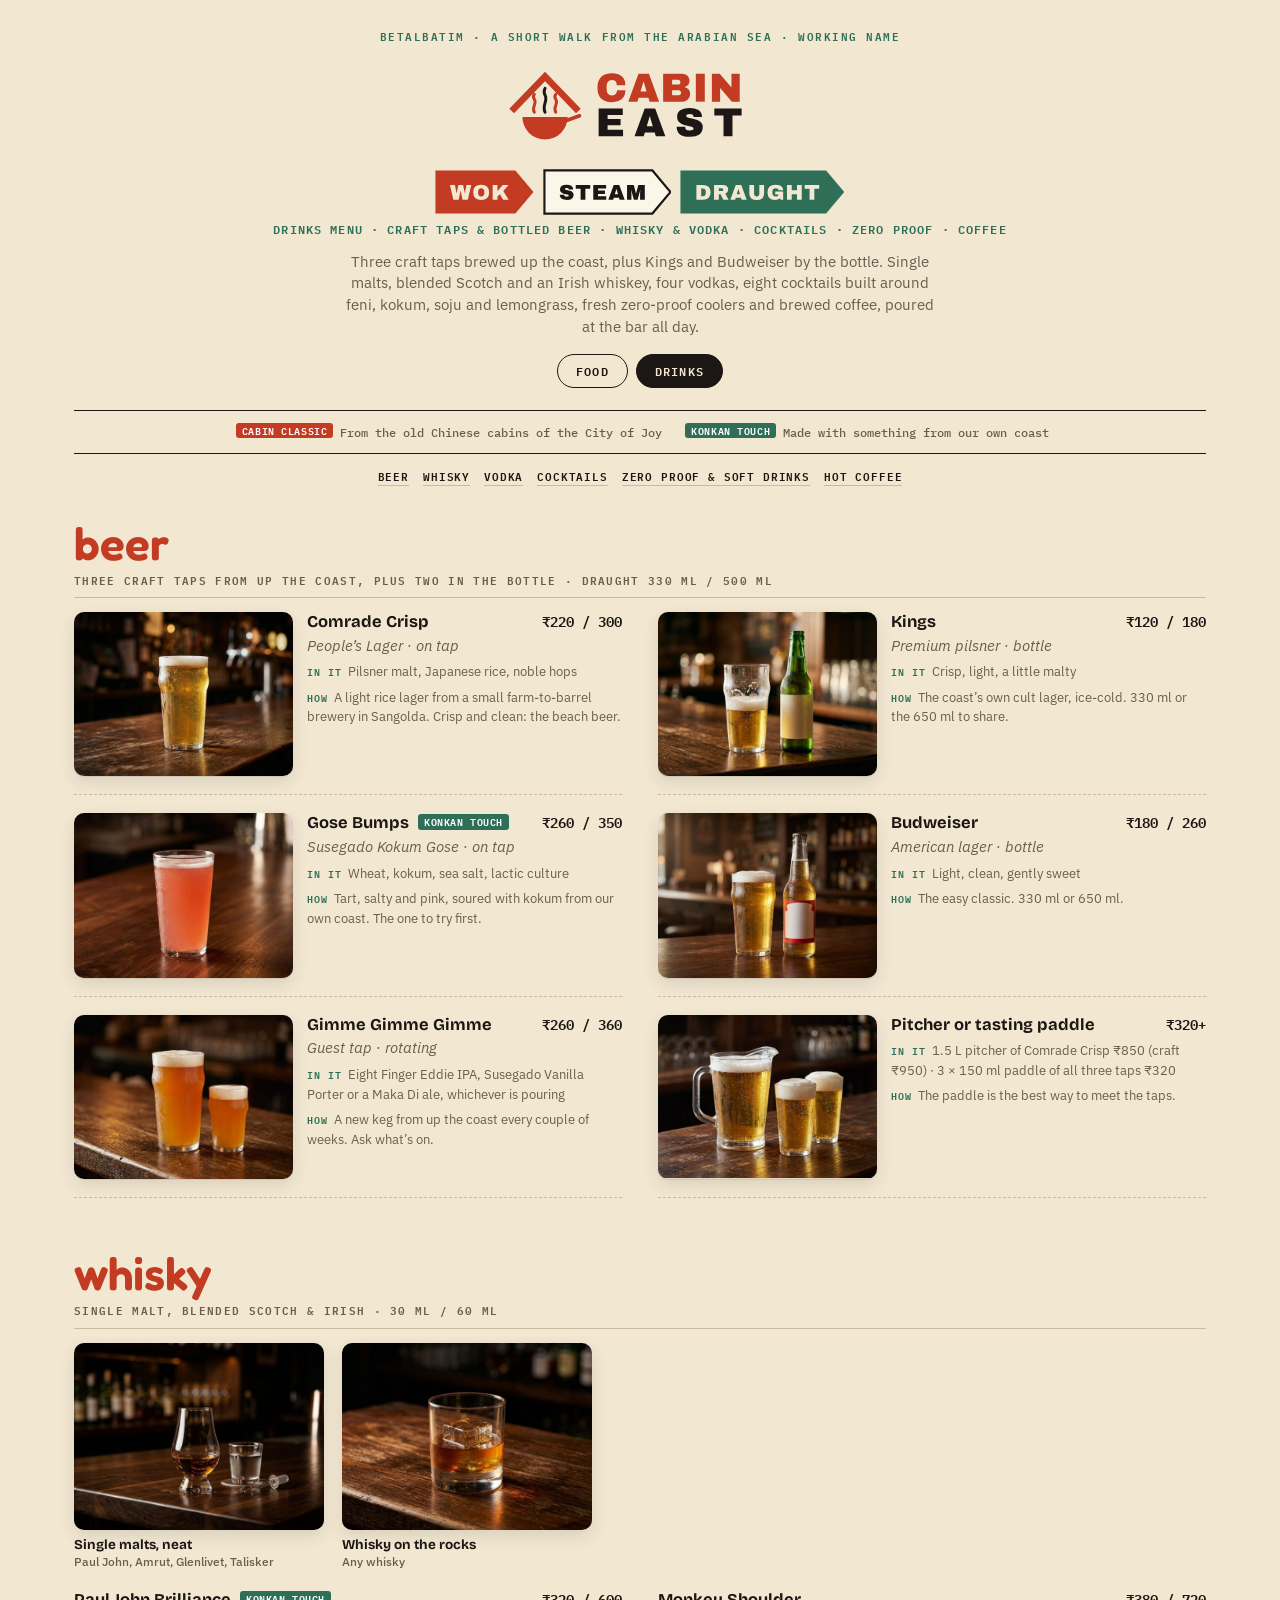
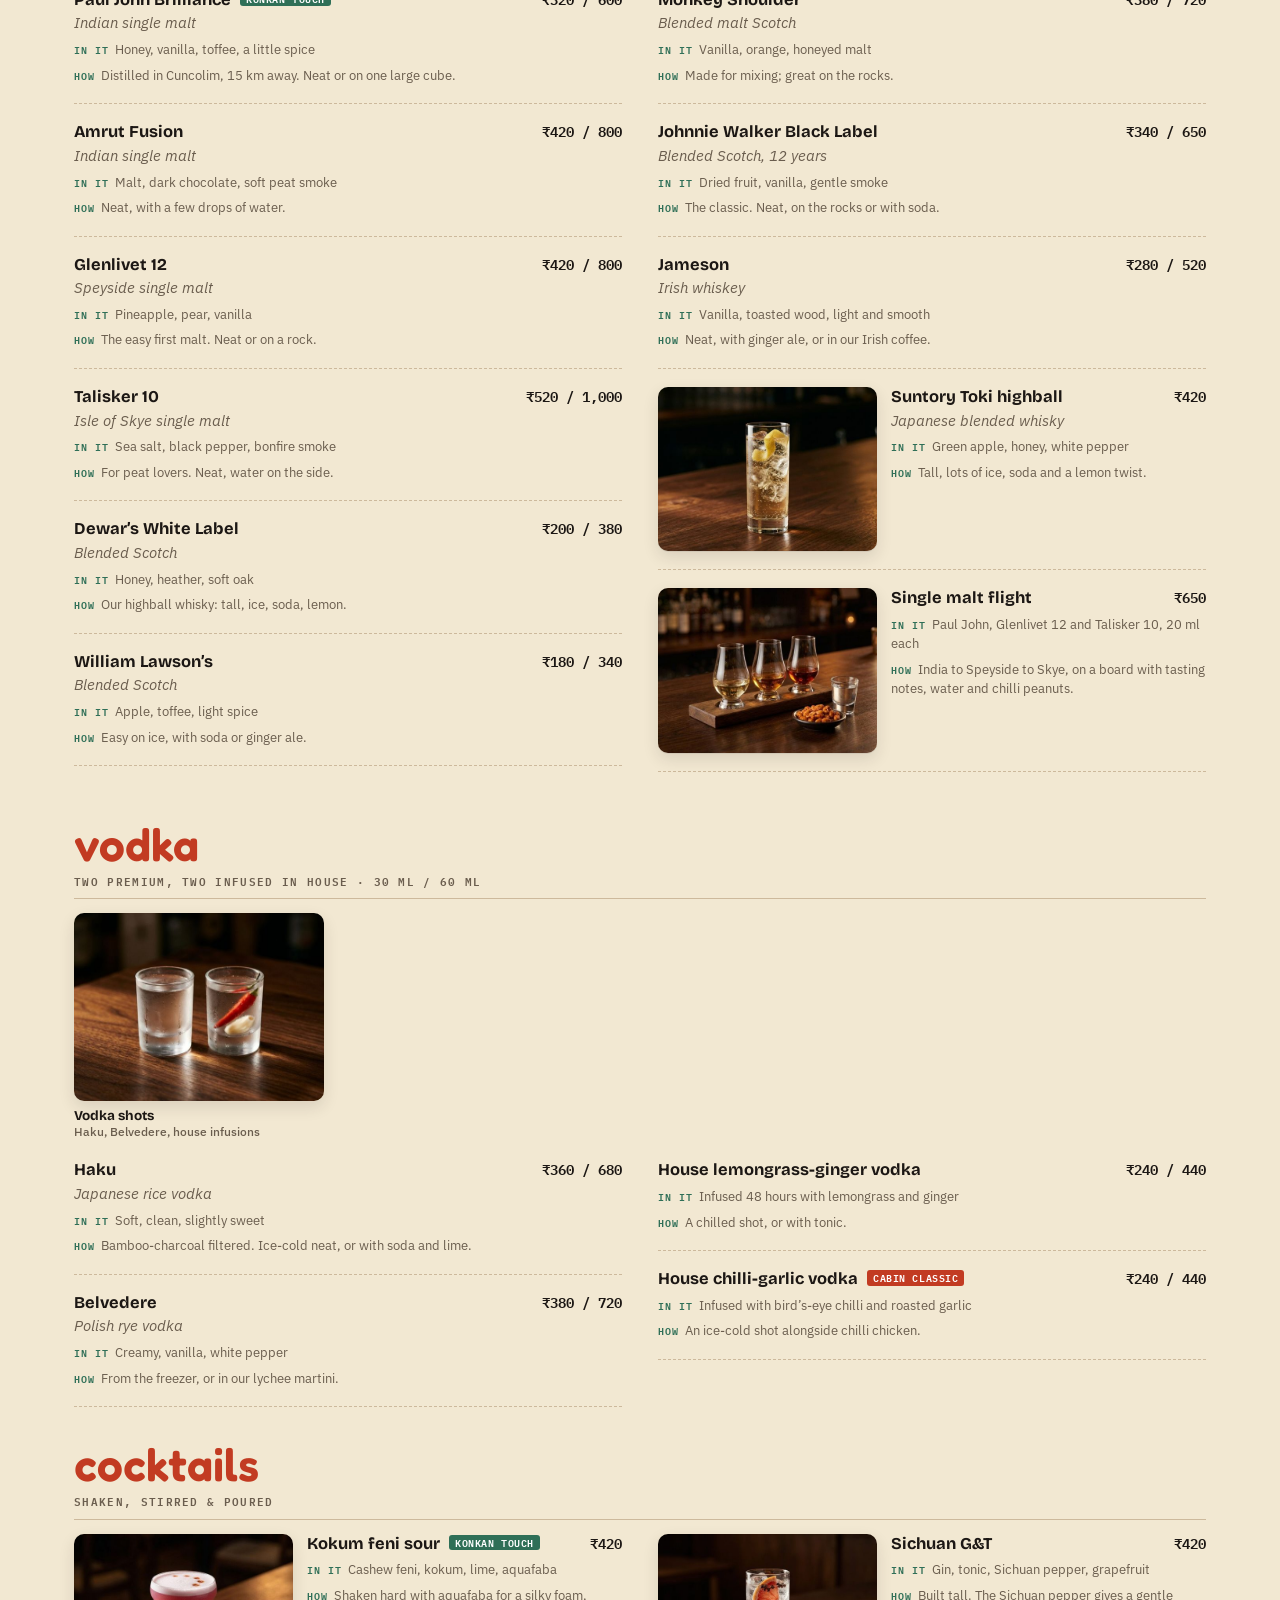
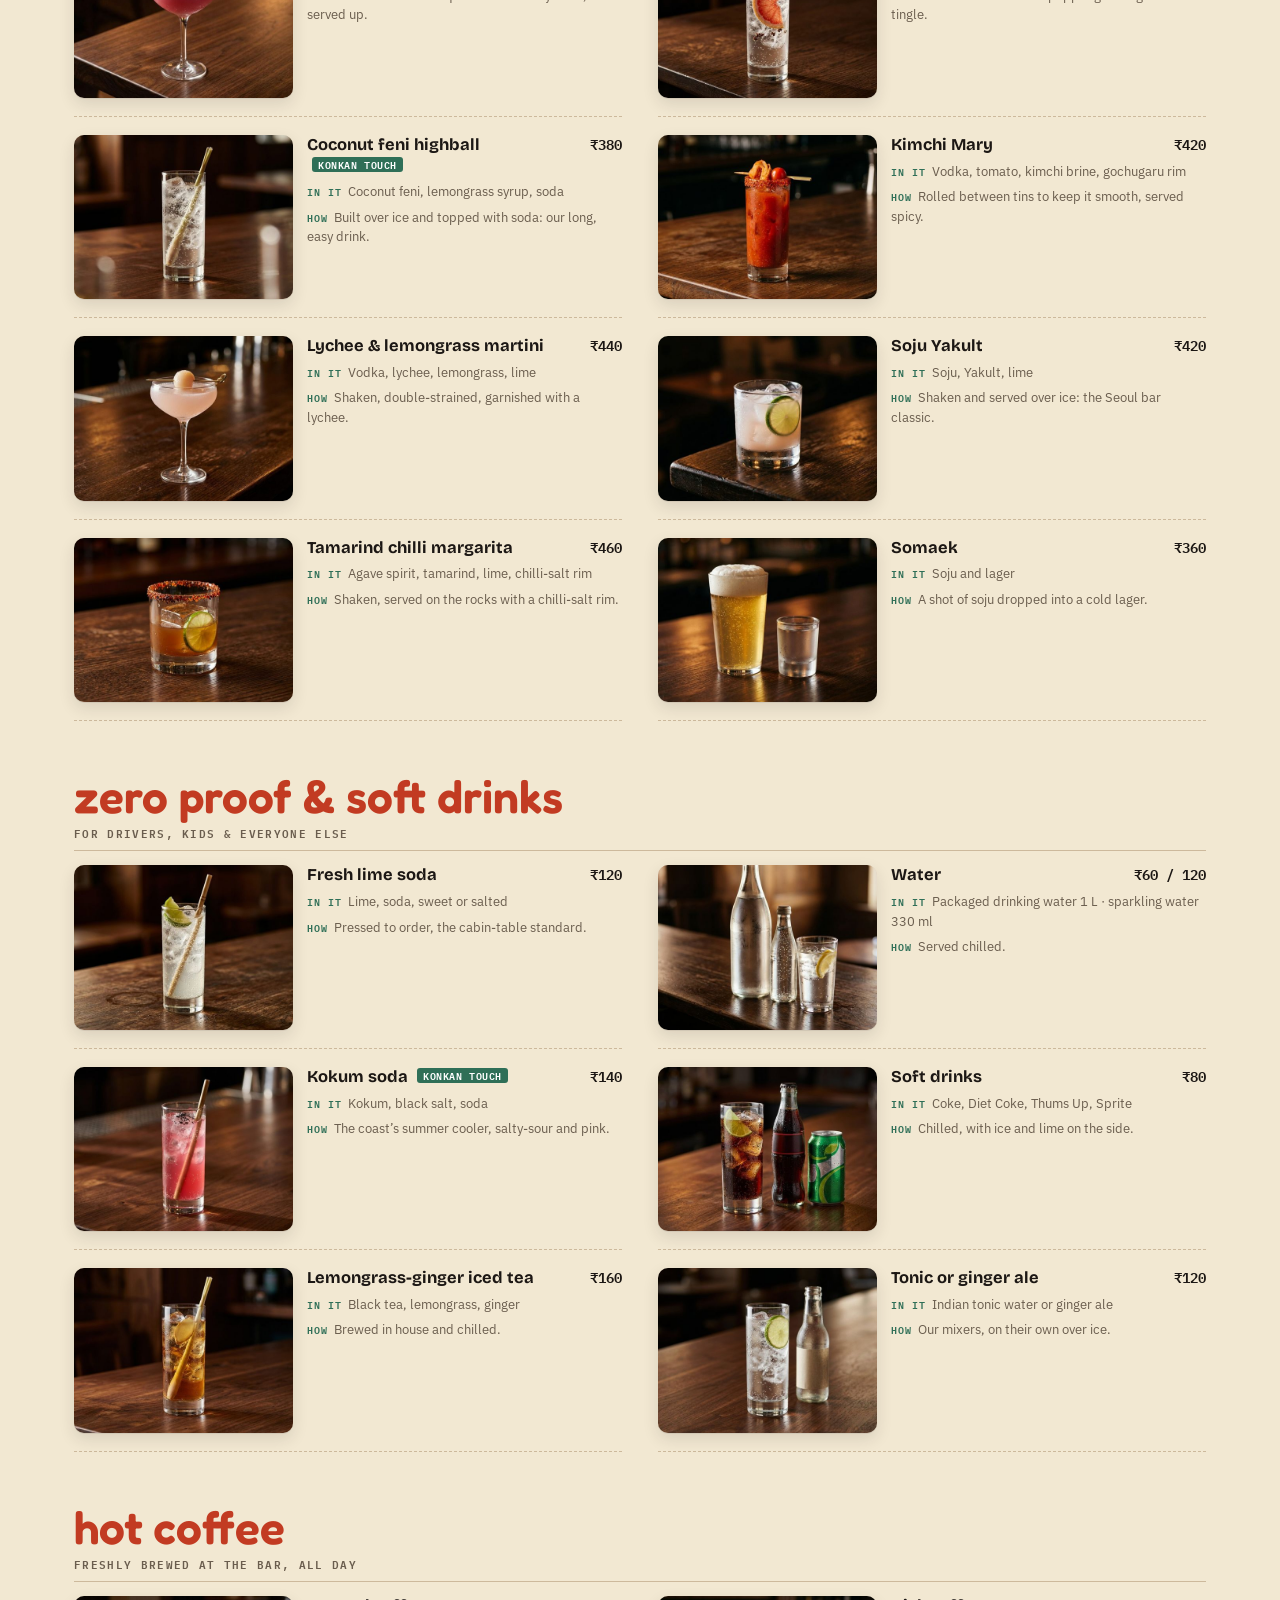
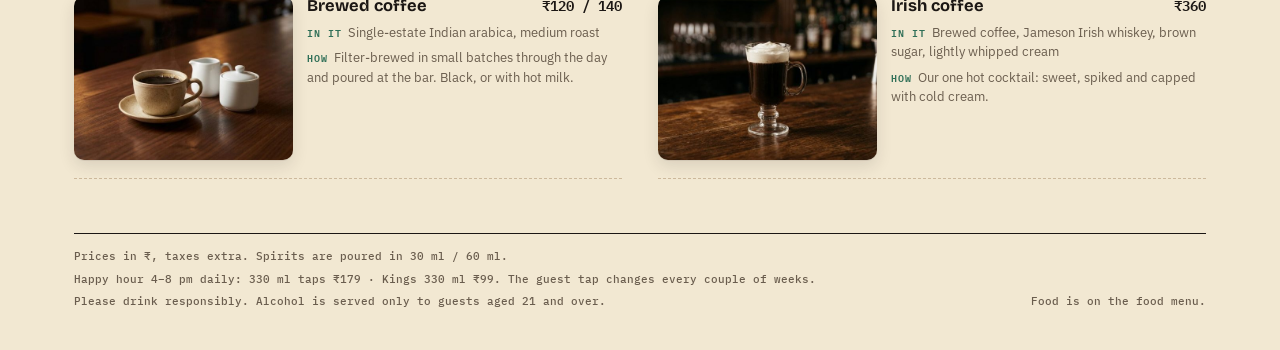
==== drinks-menu.html @ 8f3439cf "Fix invisible vessel names in the crockery map and dark-mode logo; complete the Furnishings material" ====
<!doctype html>
<html lang="en"><head><meta charset="utf-8"><meta name="viewport" content="width=device-width,initial-scale=1,viewport-fit=cover"><title>Cabin East · Drinks menu with photos</title><meta name="theme-color" content="#F3E9D2"><link rel="preconnect" href="https://fonts.googleapis.com"><link rel="preconnect" href="https://fonts.gstatic.com" crossorigin><link rel="stylesheet" href="https://fonts.googleapis.com/css2?family=Bricolage+Grotesque:opsz,wght@12..96,500;12..96,700&family=IBM+Plex+Mono:wght@500;600&family=IBM+Plex+Sans:ital,wght@0,400;0,600;1,400&family=Fredoka:wght@400;500;600&display=swap"><style>:root{--paper:#F2E8D2;--card:#F9F3E6;--ink:#1C1714;--muted:#6a5d4e;--line:#cdb99c;--olive:#2F6F57;--orange:#C23B22;--veg:#2f7d32;--nonveg:#7a3b1d;
 --script:'Fredoka','Avenir Next',sans-serif;--display:'Bricolage Grotesque','Avenir Next','Segoe UI',sans-serif;--body:'IBM Plex Sans','Helvetica Neue',Arial,sans-serif;--mono:'IBM Plex Mono',ui-monospace,Menlo,monospace}
*{box-sizing:border-box}html{-webkit-text-size-adjust:100%}
body{margin:0;background:var(--paper);color:var(--ink);font:14.5px/1.5 var(--body)}
p{margin:0}img{max-width:100%;display:block}
.wrap{max-width:1180px;margin-inline:auto;padding:28px 24px 40px}
.eyebrow{font:600 11px/1.4 var(--mono);letter-spacing:.14em;text-transform:uppercase;color:var(--olive);text-align:center}
h1{line-height:0;text-align:center;margin:6px 0 4px}h1 svg{height:clamp(64px,13vw,112px);width:auto;color:var(--orange)}h1 .pl{stroke:var(--paper)}.dsigns{display:flex;gap:8px;justify-content:center;flex-wrap:wrap;margin:8px 0 6px}.dsigns svg{height:clamp(30px,6vw,46px);width:auto;display:block}
.tag{font:600 11.5px/1.5 var(--mono);letter-spacing:.1em;text-transform:uppercase;color:var(--olive);text-align:center}
.lede{max-width:66ch;margin:12px auto 0;text-align:center;color:var(--muted)}
.sw{display:flex;justify-content:center;gap:8px;margin:16px 0 0}
.sw a{font:600 12px/1 var(--mono);letter-spacing:.1em;text-transform:uppercase;text-decoration:none;color:var(--ink);padding:10px 18px;border-radius:999px;border:1.5px solid var(--ink)}
.sw a[aria-current=page]{background:var(--ink);color:var(--paper)}
.legend{display:flex;flex-wrap:wrap;justify-content:center;gap:6px 18px;margin:22px 0 0;padding:12px 0;border-block:1.5px solid var(--ink);font:500 11.5px/1.5 var(--mono);color:var(--muted)}
.mk{width:12px;height:12px;border:1.5px solid currentColor;display:inline-grid;place-items:center;flex:none;box-sizing:border-box;vertical-align:-1px;margin-right:3px}
.mk.v{color:var(--veg)}.mk.v::after{content:"";width:5px;height:5px;border-radius:50%;background:currentColor}
.mk.nv{color:var(--nonveg)}.mk.nv::after{content:"";border-left:3.5px solid transparent;border-right:3.5px solid transparent;border-bottom:6px solid currentColor}
.badge{display:inline-block;font:600 9.5px/1 var(--mono);letter-spacing:.06em;text-transform:uppercase;padding:3px 6px;border-radius:3px;color:#fff;vertical-align:2px;margin-left:5px}
.badge.kol{background:var(--orange)}.badge.goa{background:var(--olive)}
.heat{color:var(--orange);margin-left:5px;letter-spacing:1px}
.jump{display:flex;flex-wrap:wrap;justify-content:center;gap:4px 14px;margin:14px 0 8px;font:600 10.5px/1.6 var(--mono);letter-spacing:.08em;text-transform:uppercase}
.jump a{color:var(--ink);text-decoration:none;border-bottom:1.5px solid var(--line)}
main{margin-top:10px}
.sec{margin-top:34px}
.sec h2{font:600 clamp(34px,5vw,46px)/1 var(--script);color:var(--orange);margin:0}
.kick{font:600 11px/1.4 var(--mono);letter-spacing:.12em;text-transform:uppercase;color:var(--muted);margin:6px 0 14px;padding-bottom:10px;border-bottom:1.5px solid var(--line)}
.items{columns:2;column-gap:36px}
.mi{break-inside:avoid;display:grid;grid-template-columns:minmax(120px,40%) 1fr;gap:14px;align-items:start;padding:0 0 18px;margin:0 0 18px;border-bottom:1px dashed var(--line)}
.mi.nopic{grid-template-columns:1fr}
.ph{margin:0;border-radius:10px;overflow:hidden;box-shadow:0 1px 0 rgba(42,36,32,.08),0 6px 16px rgba(42,36,32,.12);aspect-ratio:4/3;background:#e4d6bf}
.ph img{width:100%;height:100%;object-fit:cover}
.mi.vn{column-span:all;grid-template-columns:minmax(0,60%) 1fr;gap:20px}
.mi.wide{column-span:all;grid-template-columns:minmax(0,30%) 1fr;gap:20px}
.ph.vars{display:grid;gap:4px;aspect-ratio:auto;background:transparent;box-shadow:none;border-radius:0}
.ph.vars.v2{grid-template-columns:repeat(2,1fr)}.ph.vars.v3{grid-template-columns:repeat(3,1fr)}
.ph.vars .tile{position:relative;overflow:hidden;min-height:0;border-radius:8px;box-shadow:0 1px 0 rgba(42,36,32,.08),0 6px 16px rgba(42,36,32,.12)}
.ph.vars .tile img{width:100%;aspect-ratio:4/3;height:auto;object-fit:cover}
.ph.vars .chip{position:absolute;left:5px;bottom:5px;display:inline-flex;align-items:center;gap:4px;font:600 9.5px/1 var(--mono);letter-spacing:.05em;text-transform:uppercase;padding:4px 7px;border-radius:999px;background:rgba(247,238,223,.94);color:#2a2420}
.ph.vars .chip .mk{margin:0;width:10px;height:10px}
.ph.two{display:grid;grid-template-rows:1fr 1fr;aspect-ratio:4/3;gap:2px}
.rt{display:flex;align-items:baseline;gap:10px;justify-content:space-between}
.nm{font:700 16.5px/1.25 var(--display)}
.pr{font:600 14px/1.25 var(--mono);white-space:nowrap}
.sb{font-style:italic;color:var(--muted);margin-top:2px}
.ing,.how{margin-top:6px;font-size:13px;color:var(--muted)}
.ing b,.how b{font:600 9.5px/1 var(--mono);letter-spacing:.1em;text-transform:uppercase;color:var(--olive);margin-right:6px}
.strip{display:flex;flex-wrap:wrap;gap:14px 18px;margin:0 0 20px}
.strip figure{margin:0;width:min(250px,100%)}
.strip img{width:100%;aspect-ratio:4/3;object-fit:cover;border-radius:10px;box-shadow:0 6px 16px rgba(42,36,32,.12)}
.strip figcaption{font:700 13.5px/1.3 var(--display);margin-top:6px}
.strip figcaption small{display:block;font:500 11.5px/1.4 var(--body);color:var(--muted)}
.sets .items{columns:1}
.sets .mi{grid-template-columns:minmax(120px,28%) 1fr}
.mf{display:flex;flex-wrap:wrap;gap:6px 24px;justify-content:space-between;margin-top:36px;padding-top:14px;border-top:1.5px solid var(--ink);font:500 11px/1.5 var(--mono);color:var(--muted)}
@media (max-width:820px){.items{columns:1}.wrap{padding-inline:16px}.mi.vn{grid-template-columns:1fr;gap:10px}.mi.wide{grid-template-columns:minmax(120px,40%) 1fr}}
@media (max-width:420px){.mi{grid-template-columns:104px 1fr;gap:10px}.mi.vn{grid-template-columns:1fr}.nm{font-size:15px}}
@media print{
 @page{size:A3;margin:11mm}
 *{-webkit-print-color-adjust:exact;print-color-adjust:exact}
 html,body{width:275mm}
 body{font-size:14.5px}.wrap{max-width:none;width:275mm;padding:0 3mm;box-sizing:border-box}
 h1{font-size:80px}.tag{font-size:13px}.lede{font-size:15.5px;max-width:150mm}
 .legend{font-size:12.5px;margin-top:14px;padding:8px 0}.jump{font-size:12px;margin:8px 0 2px}
 .sw{display:none}
 .sec{margin-top:12px}.sec h2{font-size:46px}.kick{font-size:12.5px;margin:4px 0 10px;padding-bottom:7px}
 .items,.sets .items{display:grid;columns:auto;grid-template-columns:minmax(0,1fr) minmax(0,1fr);column-gap:9mm;align-items:start}
 .mi .tx{min-width:0}
 .sec{break-inside:auto}.kick,.sec h2{break-after:avoid}.strip{break-inside:avoid}
 .mi{grid-template-columns:36mm 1fr;gap:4mm;margin-bottom:2.6mm;padding-bottom:2.6mm;break-inside:avoid}
 .mi.vn{grid-column:1/-1;column-span:none;grid-template-columns:106mm 1fr;gap:5mm}
 .mi.wide{grid-column:1/-1;column-span:none;grid-template-columns:48mm 1fr;gap:5mm}
 .sets .mi{grid-template-columns:36mm 1fr}.mi.nopic{grid-template-columns:1fr}
 .nm{font-size:17.5px}.pr{font-size:15px}.sb{font-size:13px}.ing,.how{font-size:12.5px;margin-top:3px;line-height:1.38}.ing b,.how b{font-size:10.5px}
 .badge{font-size:10px}.strip{margin-bottom:12px}.strip figure{width:68mm}.strip figcaption{font-size:14.5px}.strip figcaption small{font-size:12.5px}
 .mf{font-size:12px;margin-top:16px}
}
</style></head><body><div class="wrap"><header class="hd"><p class="eyebrow">Betalbatim · a short walk from the Arabian Sea · working name</p><h1><svg role="img" aria-label="Cabin East" xmlns="http://www.w3.org/2000/svg" viewBox="0 0 893 331"><g transform="translate(60.00 60.00) scale(1.7593)"><path d="M4 70 L60 12 L116 70" fill="none" stroke="#C23B22" stroke-width="11" stroke-linejoin="miter" stroke-miterlimit="6"/><path d="M42 72 C36.5 63.6 47.5 57.0 42 50.400000000000006 C39.25 46.2 40.9 43.5 42 42" fill="none" stroke="#C23B22" stroke-width="5" stroke-linecap="round"/><path d="M60 72 C54.5 60.8 65.5 52.0 60 43.2 C57.25 37.6 58.9 34.0 60 32" fill="none" style="stroke:var(--ink,#1C1714)" stroke-width="5" stroke-linecap="round"/><path d="M78 72 C72.5 63.6 83.5 57.0 78 50.400000000000006 C75.25 46.2 76.9 43.5 78 42" fill="none" stroke="#C23B22" stroke-width="5" stroke-linecap="round"/><path d="M22 80 H98 A38 38 0 0 1 22 80 Z" fill="#C23B22"/><path d="M96 86 L118 78" stroke="#C23B22" stroke-width="6" stroke-linecap="round"/></g><g transform="translate(315.1 155.6)"><g fill="#C23B22"><path transform="translate(0 0) scale(0.120000 -0.120000)" d="M733 405H522Q522 465 490.5 500Q459 535 401 535Q334 535 302.5 493Q271 451 271 376V312Q271 238 302.5 195.5Q334 153 399 153Q463 153 496 186Q529 219 529 279H733Q733 138 646.5 63Q560 -12 402 -12Q226 -12 135.5 78Q45 168 45 344Q45 520 135.5 610Q226 700 402 700Q555 700 644 623.5Q733 547 733 405Z"/><path transform="translate(95.36 0) scale(0.120000 -0.120000)" d="M535 0 506 97H265L236 0H10L261 688H518L769 0ZM311 251H460L388 496H384Z"/><path transform="translate(190.72 0) scale(0.120000 -0.120000)" d="M722 519Q722 392 607 359V355Q738 325 738 183Q738 129 711.5 87.5Q685 46 639 23Q593 0 538 0H74V688H532Q584 688 627.5 666.5Q671 645 696.5 606Q722 567 722 519ZM295 420H447Q469 420 483.5 435.5Q498 451 498 474V484Q498 506 483 521.5Q468 537 447 537H295ZM295 160H463Q485 160 499.5 175.5Q514 191 514 214V224Q514 247 499.5 262.5Q485 278 463 278H295Z"/><path transform="translate(286.08 0) scale(0.120000 -0.120000)" d="M84 0V688H305V0Z"/><path transform="translate(334.76 0) scale(0.120000 -0.120000)" d="M566 0 277 334V0H74V688H267L556 349V688H759V0Z"/></g></g><g transform="translate(315.1 258.1)"><g style="fill:var(--ink,#1C1714)"><path transform="translate(0 0) scale(0.120000 -0.120000)" d="M74 688H669V523H295V428H615V270H295V165H676V0H74Z"/><path transform="translate(113.79 0) scale(0.120000 -0.120000)" d="M535 0 506 97H265L236 0H10L261 688H518L769 0ZM311 251H460L388 496H384Z"/><path transform="translate(234.29 0) scale(0.120000 -0.120000)" d="M667 488V476H460V480Q460 510 438 530Q416 550 371 550Q327 550 303.5 537Q280 524 280 505Q280 478 312 465Q344 452 415 438Q498 421 551.5 402.5Q605 384 645 342Q685 300 686 228Q686 106 603.5 47Q521 -12 383 -12Q222 -12 132.5 42Q43 96 43 233H252Q252 181 279 163.5Q306 146 363 146Q405 146 432.5 155Q460 164 460 192Q460 217 429.5 229.5Q399 242 330 256Q246 274 191 293.5Q136 313 95 358Q54 403 54 480Q54 593 141.5 646.5Q229 700 363 700Q495 700 580 646.5Q665 593 667 488Z"/><path transform="translate(348.08 0) scale(0.120000 -0.120000)" d="M470 512V0H249V512H23V688H695V512Z"/></g></g></svg></h1><div class="dsigns"><svg role="img" aria-label="Wok" xmlns="http://www.w3.org/2000/svg" viewBox="-2 -2 140 64"><polygon points="0,0 111.2,0 136.4,30.0 111.2,60 0,60" fill="#C23B22"/><g fill="#F2E8D2"><path transform="translate(20 40.8) scale(0.030000 -0.030000)" d="M591 0 502 419H498L409 0H166L5 688H235L314 298H318L396 688H614L697 298H701L775 688H995L834 0Z"/><path transform="translate(51.2 40.8) scale(0.030000 -0.030000)" d="M788 344Q788 170 691 79Q594 -12 416 -12Q238 -12 141.5 78.5Q45 169 45 344Q45 519 141.5 609.5Q238 700 416 700Q594 700 691 609Q788 518 788 344ZM271 376V312Q271 239 308 196Q345 153 416 153Q487 153 524.5 196Q562 239 562 312V376Q562 449 524.5 492Q487 535 416 535Q345 535 308 492Q271 449 271 376Z"/><path transform="translate(77.39 40.8) scale(0.030000 -0.030000)" d="M540 688H814L567 405L819 0H558L415 252L295 154V0H74V688H295V394Z"/></g></svg><svg role="img" aria-label="Steam" xmlns="http://www.w3.org/2000/svg" viewBox="-2 -2 179 64"><polygon points="0,0 150.2,0 175.4,30.0 150.2,60 0,60" fill="#FBF6E8" stroke="#1C1714" stroke-width="3"/><g fill="#1C1714"><path transform="translate(20 40.8) scale(0.030000 -0.030000)" d="M667 488V476H460V480Q460 510 438 530Q416 550 371 550Q327 550 303.5 537Q280 524 280 505Q280 478 312 465Q344 452 415 438Q498 421 551.5 402.5Q605 384 645 342Q685 300 686 228Q686 106 603.5 47Q521 -12 383 -12Q222 -12 132.5 42Q43 96 43 233H252Q252 181 279 163.5Q306 146 363 146Q405 146 432.5 155Q460 164 460 192Q460 217 429.5 229.5Q399 242 330 256Q246 274 191 293.5Q136 313 95 358Q54 403 54 480Q54 593 141.5 646.5Q229 700 363 700Q495 700 580 646.5Q665 593 667 488Z"/><path transform="translate(42.86 40.8) scale(0.030000 -0.030000)" d="M470 512V0H249V512H23V688H695V512Z"/><path transform="translate(65.72 40.8) scale(0.030000 -0.030000)" d="M74 688H669V523H295V428H615V270H295V165H676V0H74Z"/><path transform="translate(88.58 40.8) scale(0.030000 -0.030000)" d="M535 0 506 97H265L236 0H10L261 688H518L769 0ZM311 251H460L388 496H384Z"/><path transform="translate(113.12 40.8) scale(0.030000 -0.030000)" d="M665 0V248Q665 294 668.5 342.5Q672 391 676 424Q680 457 681 466H677L550 0H377L249 465H245Q246 456 250.5 423.5Q255 391 259 342.5Q263 294 263 248V0H60V688H372L476 291H480L583 688H884V0Z"/></g></svg><svg role="img" aria-label="Draught" xmlns="http://www.w3.org/2000/svg" viewBox="-2 -2 232 64"><polygon points="0,0 202.7,0 227.9,30.0 202.7,60 0,60" fill="#2F6F57"/><g fill="#F2E8D2"><path transform="translate(20 40.8) scale(0.030000 -0.030000)" d="M733 344Q733 0 372 0H74V688H372Q733 688 733 344ZM295 165H368Q507 165 507 314V374Q507 523 368 523H295Z"/><path transform="translate(44.54 40.8) scale(0.030000 -0.030000)" d="M594 288 747 0H499L377 251H295V0H74V688H495Q569 688 621.5 659.5Q674 631 700.5 582.5Q727 534 727 477Q727 414 693 363Q659 312 594 288ZM440 531H295V404H440Q466 404 484 422.5Q502 441 502 468Q502 495 484 513Q466 531 440 531Z"/><path transform="translate(69.08 40.8) scale(0.030000 -0.030000)" d="M535 0 506 97H265L236 0H10L261 688H518L769 0ZM311 251H460L388 496H384Z"/><path transform="translate(93.62 40.8) scale(0.030000 -0.030000)" d="M417 -12Q253 -12 163.5 62Q74 136 74 277V688H295V280Q295 222 326 187.5Q357 153 416 153Q475 153 506.5 188Q538 223 538 280V688H759V277Q759 136 670 62Q581 -12 417 -12Z"/><path transform="translate(119.81 40.8) scale(0.030000 -0.030000)" d="M770 439H559Q559 482 521 508.5Q483 535 429 535Q351 535 311 493.5Q271 452 271 376V312Q271 236 311 194.5Q351 153 429 153Q483 153 521 178.5Q559 204 559 244H403V384H770V0H656L634 68Q540 -12 388 -12Q217 -12 131 77.5Q45 167 45 344Q45 519 142.5 609.5Q240 700 420 700Q519 700 598 670Q677 640 723.5 581.5Q770 523 770 439Z"/><path transform="translate(146 40.8) scale(0.030000 -0.030000)" d="M538 0V261H295V0H74V688H295V437H538V688H759V0Z"/><path transform="translate(172.19 40.8) scale(0.030000 -0.030000)" d="M470 512V0H249V512H23V688H695V512Z"/></g></svg></div><p class="tag">Drinks menu · craft taps &amp; bottled beer · whisky &amp; vodka · cocktails · zero proof · coffee</p><p class="lede">Three craft taps brewed up the coast, plus Kings and Budweiser by the bottle. Single malts, blended Scotch and an Irish whiskey, four vodkas, eight cocktails built around feni, kokum, soju and lemongrass, fresh zero-proof coolers and brewed coffee, poured at the bar all day.</p><nav class="sw" aria-label="Menus"><a href="food-menu.html">Food</a><a href="drinks-menu.html" aria-current="page">Drinks</a></nav></header><div class="legend"><span><span class="badge kol">Cabin classic</span> From the old Chinese cabins of the City of Joy</span><span><span class="badge goa">Konkan touch</span> Made with something from our own coast</span></div><nav class="jump"><a href="#s-tap">Beer</a><a href="#s-spirits">Whisky</a><a href="#s-vodka">Vodka</a><a href="#s-cocktails">Cocktails</a><a href="#s-zero">Zero proof &amp; soft drinks</a><a href="#s-coffee">Hot coffee</a></nav><main><section class="sec" id="s-tap"><h2>beer</h2><p class="kick">Three craft taps from up the coast, plus two in the bottle · draught 330 ml / 500 ml</p><div class="items"><article class="mi"><figure class="ph"><img src="[data-uri]" alt="Comrade Crisp plated" loading="lazy"></figure><div class="tx"><div class="rt"><div class="nm">Comrade Crisp</div><span class="pr">₹220 / 300</span></div><div class="sb">People’s Lager · on tap</div><p class="ing"><b>In it</b>Pilsner malt, Japanese rice, noble hops</p><p class="how"><b>How</b>A light rice lager from a small farm-to-barrel brewery in Sangolda. Crisp and clean: the beach beer.</p></div></article><article class="mi"><figure class="ph"><img src="[data-uri]" alt="Gose Bumps plated" loading="lazy"></figure><div class="tx"><div class="rt"><div class="nm">Gose Bumps <span class="badge goa">Konkan touch</span></div><span class="pr">₹260 / 350</span></div><div class="sb">Susegado Kokum Gose · on tap</div><p class="ing"><b>In it</b>Wheat, kokum, sea salt, lactic culture</p><p class="how"><b>How</b>Tart, salty and pink, soured with kokum from our own coast. The one to try first.</p></div></article><article class="mi"><figure class="ph"><img src="[data-uri]" alt="Gimme Gimme Gimme plated" loading="lazy"></figure><div class="tx"><div class="rt"><div class="nm">Gimme Gimme Gimme</div><span class="pr">₹260 / 360</span></div><div class="sb">Guest tap · rotating</div><p class="ing"><b>In it</b>Eight Finger Eddie IPA, Susegado Vanilla Porter or a Maka Di ale, whichever is pouring</p><p class="how"><b>How</b>A new keg from up the coast every couple of weeks. Ask what’s on.</p></div></article><article class="mi"><figure class="ph"><img src="[data-uri]" alt="Kings plated" loading="lazy"></figure><div class="tx"><div class="rt"><div class="nm">Kings</div><span class="pr">₹120 / 180</span></div><div class="sb">Premium pilsner · bottle</div><p class="ing"><b>In it</b>Crisp, light, a little malty</p><p class="how"><b>How</b>The coast’s own cult lager, ice-cold. 330 ml or the 650 ml to share.</p></div></article><article class="mi"><figure class="ph"><img src="[data-uri]" alt="Budweiser plated" loading="lazy"></figure><div class="tx"><div class="rt"><div class="nm">Budweiser</div><span class="pr">₹180 / 260</span></div><div class="sb">American lager · bottle</div><p class="ing"><b>In it</b>Light, clean, gently sweet</p><p class="how"><b>How</b>The easy classic. 330 ml or 650 ml.</p></div></article><article class="mi"><figure class="ph two"><img src="[data-uri]" alt="Pitcher plated" loading="lazy"><img src="[data-uri]" alt="Tasting paddle plated" loading="lazy"></figure><div class="tx"><div class="rt"><div class="nm">Pitcher or tasting paddle</div><span class="pr">₹320+</span></div><p class="ing"><b>In it</b>1.5 L pitcher of Comrade Crisp ₹850 (craft ₹950) · 3 × 150 ml paddle of all three taps ₹320</p><p class="how"><b>How</b>The paddle is the best way to meet the taps.</p></div></article></div></section><section class="sec" id="s-spirits"><h2>whisky</h2><p class="kick">Single malt, blended Scotch &amp; Irish · 30 ml / 60 ml</p><div class="strip"><figure><img src="[data-uri]" alt="Single malts, neat"><figcaption>Single malts, neat<small>Paul John, Amrut, Glenlivet, Talisker</small></figcaption></figure><figure><img src="[data-uri]" alt="Whisky on the rocks"><figcaption>Whisky on the rocks<small>Any whisky</small></figcaption></figure></div><div class="items"><article class="mi nopic"><div class="tx"><div class="rt"><div class="nm">Paul John Brilliance <span class="badge goa">Konkan touch</span></div><span class="pr">₹320 / 600</span></div><div class="sb">Indian single malt</div><p class="ing"><b>In it</b>Honey, vanilla, toffee, a little spice</p><p class="how"><b>How</b>Distilled in Cuncolim, 15 km away. Neat or on one large cube.</p></div></article><article class="mi nopic"><div class="tx"><div class="rt"><div class="nm">Amrut Fusion</div><span class="pr">₹420 / 800</span></div><div class="sb">Indian single malt</div><p class="ing"><b>In it</b>Malt, dark chocolate, soft peat smoke</p><p class="how"><b>How</b>Neat, with a few drops of water.</p></div></article><article class="mi nopic"><div class="tx"><div class="rt"><div class="nm">Glenlivet 12</div><span class="pr">₹420 / 800</span></div><div class="sb">Speyside single malt</div><p class="ing"><b>In it</b>Pineapple, pear, vanilla</p><p class="how"><b>How</b>The easy first malt. Neat or on a rock.</p></div></article><article class="mi nopic"><div class="tx"><div class="rt"><div class="nm">Talisker 10</div><span class="pr">₹520 / 1,000</span></div><div class="sb">Isle of Skye single malt</div><p class="ing"><b>In it</b>Sea salt, black pepper, bonfire smoke</p><p class="how"><b>How</b>For peat lovers. Neat, water on the side.</p></div></article><article class="mi nopic"><div class="tx"><div class="rt"><div class="nm">Dewar’s White Label</div><span class="pr">₹200 / 380</span></div><div class="sb">Blended Scotch</div><p class="ing"><b>In it</b>Honey, heather, soft oak</p><p class="how"><b>How</b>Our highball whisky: tall, ice, soda, lemon.</p></div></article><article class="mi nopic"><div class="tx"><div class="rt"><div class="nm">William Lawson’s</div><span class="pr">₹180 / 340</span></div><div class="sb">Blended Scotch</div><p class="ing"><b>In it</b>Apple, toffee, light spice</p><p class="how"><b>How</b>Easy on ice, with soda or ginger ale.</p></div></article><article class="mi nopic"><div class="tx"><div class="rt"><div class="nm">Monkey Shoulder</div><span class="pr">₹380 / 720</span></div><div class="sb">Blended malt Scotch</div><p class="ing"><b>In it</b>Vanilla, orange, honeyed malt</p><p class="how"><b>How</b>Made for mixing; great on the rocks.</p></div></article><article class="mi nopic"><div class="tx"><div class="rt"><div class="nm">Johnnie Walker Black Label</div><span class="pr">₹340 / 650</span></div><div class="sb">Blended Scotch, 12 years</div><p class="ing"><b>In it</b>Dried fruit, vanilla, gentle smoke</p><p class="how"><b>How</b>The classic. Neat, on the rocks or with soda.</p></div></article><article class="mi nopic"><div class="tx"><div class="rt"><div class="nm">Jameson</div><span class="pr">₹280 / 520</span></div><div class="sb">Irish whiskey</div><p class="ing"><b>In it</b>Vanilla, toasted wood, light and smooth</p><p class="how"><b>How</b>Neat, with ginger ale, or in our Irish coffee.</p></div></article><article class="mi"><figure class="ph"><img src="[data-uri]" alt="Suntory Toki highball plated" loading="lazy"></figure><div class="tx"><div class="rt"><div class="nm">Suntory Toki highball</div><span class="pr">₹420</span></div><div class="sb">Japanese blended whisky</div><p class="ing"><b>In it</b>Green apple, honey, white pepper</p><p class="how"><b>How</b>Tall, lots of ice, soda and a lemon twist.</p></div></article><article class="mi"><figure class="ph"><img src="[data-uri]" alt="Single malt flight plated" loading="lazy"></figure><div class="tx"><div class="rt"><div class="nm">Single malt flight</div><span class="pr">₹650</span></div><p class="ing"><b>In it</b>Paul John, Glenlivet 12 and Talisker 10, 20 ml each</p><p class="how"><b>How</b>India to Speyside to Skye, on a board with tasting notes, water and chilli peanuts.</p></div></article></div></section><section class="sec" id="s-vodka"><h2>vodka</h2><p class="kick">Two premium, two infused in house · 30 ml / 60 ml</p><div class="strip"><figure><img src="[data-uri]" alt="Vodka shots"><figcaption>Vodka shots<small>Haku, Belvedere, house infusions</small></figcaption></figure></div><div class="items"><article class="mi nopic"><div class="tx"><div class="rt"><div class="nm">Haku</div><span class="pr">₹360 / 680</span></div><div class="sb">Japanese rice vodka</div><p class="ing"><b>In it</b>Soft, clean, slightly sweet</p><p class="how"><b>How</b>Bamboo-charcoal filtered. Ice-cold neat, or with soda and lime.</p></div></article><article class="mi nopic"><div class="tx"><div class="rt"><div class="nm">Belvedere</div><span class="pr">₹380 / 720</span></div><div class="sb">Polish rye vodka</div><p class="ing"><b>In it</b>Creamy, vanilla, white pepper</p><p class="how"><b>How</b>From the freezer, or in our lychee martini.</p></div></article><article class="mi nopic"><div class="tx"><div class="rt"><div class="nm">House lemongrass-ginger vodka</div><span class="pr">₹240 / 440</span></div><p class="ing"><b>In it</b>Infused 48 hours with lemongrass and ginger</p><p class="how"><b>How</b>A chilled shot, or with tonic.</p></div></article><article class="mi nopic"><div class="tx"><div class="rt"><div class="nm">House chilli-garlic vodka <span class="badge kol">Cabin classic</span></div><span class="pr">₹240 / 440</span></div><p class="ing"><b>In it</b>Infused with bird’s-eye chilli and roasted garlic</p><p class="how"><b>How</b>An ice-cold shot alongside chilli chicken.</p></div></article></div></section><section class="sec" id="s-cocktails"><h2>cocktails</h2><p class="kick">Shaken, stirred &amp; poured</p><div class="items"><article class="mi"><figure class="ph"><img src="[data-uri]" alt="Kokum feni sour plated" loading="lazy"></figure><div class="tx"><div class="rt"><div class="nm">Kokum feni sour <span class="badge goa">Konkan touch</span></div><span class="pr">₹420</span></div><p class="ing"><b>In it</b>Cashew feni, kokum, lime, aquafaba</p><p class="how"><b>How</b>Shaken hard with aquafaba for a silky foam, served up.</p></div></article><article class="mi"><figure class="ph"><img src="[data-uri]" alt="Coconut feni highball plated" loading="lazy"></figure><div class="tx"><div class="rt"><div class="nm">Coconut feni highball <span class="badge goa">Konkan touch</span></div><span class="pr">₹380</span></div><p class="ing"><b>In it</b>Coconut feni, lemongrass syrup, soda</p><p class="how"><b>How</b>Built over ice and topped with soda: our long, easy drink.</p></div></article><article class="mi"><figure class="ph"><img src="[data-uri]" alt="Lychee &amp; lemongrass martini plated" loading="lazy"></figure><div class="tx"><div class="rt"><div class="nm">Lychee &amp; lemongrass martini</div><span class="pr">₹440</span></div><p class="ing"><b>In it</b>Vodka, lychee, lemongrass, lime</p><p class="how"><b>How</b>Shaken, double-strained, garnished with a lychee.</p></div></article><article class="mi"><figure class="ph"><img src="[data-uri]" alt="Tamarind chilli margarita plated" loading="lazy"></figure><div class="tx"><div class="rt"><div class="nm">Tamarind chilli margarita</div><span class="pr">₹460</span></div><p class="ing"><b>In it</b>Agave spirit, tamarind, lime, chilli-salt rim</p><p class="how"><b>How</b>Shaken, served on the rocks with a chilli-salt rim.</p></div></article><article class="mi"><figure class="ph"><img src="[data-uri]" alt="Sichuan G&amp;T plated" loading="lazy"></figure><div class="tx"><div class="rt"><div class="nm">Sichuan G&amp;T</div><span class="pr">₹420</span></div><p class="ing"><b>In it</b>Gin, tonic, Sichuan pepper, grapefruit</p><p class="how"><b>How</b>Built tall. The Sichuan pepper gives a gentle tingle.</p></div></article><article class="mi"><figure class="ph"><img src="[data-uri]" alt="Kimchi Mary plated" loading="lazy"></figure><div class="tx"><div class="rt"><div class="nm">Kimchi Mary</div><span class="pr">₹420</span></div><p class="ing"><b>In it</b>Vodka, tomato, kimchi brine, gochugaru rim</p><p class="how"><b>How</b>Rolled between tins to keep it smooth, served spicy.</p></div></article><article class="mi"><figure class="ph"><img src="[data-uri]" alt="Soju Yakult plated" loading="lazy"></figure><div class="tx"><div class="rt"><div class="nm">Soju Yakult</div><span class="pr">₹420</span></div><p class="ing"><b>In it</b>Soju, Yakult, lime</p><p class="how"><b>How</b>Shaken and served over ice: the Seoul bar classic.</p></div></article><article class="mi"><figure class="ph"><img src="[data-uri]" alt="Somaek plated" loading="lazy"></figure><div class="tx"><div class="rt"><div class="nm">Somaek</div><span class="pr">₹360</span></div><p class="ing"><b>In it</b>Soju and lager</p><p class="how"><b>How</b>A shot of soju dropped into a cold lager.</p></div></article></div></section><section class="sec" id="s-zero"><h2>zero proof &amp; soft drinks</h2><p class="kick">For drivers, kids &amp; everyone else</p><div class="items"><article class="mi"><figure class="ph"><img src="[data-uri]" alt="Fresh lime soda plated" loading="lazy"></figure><div class="tx"><div class="rt"><div class="nm">Fresh lime soda</div><span class="pr">₹120</span></div><p class="ing"><b>In it</b>Lime, soda, sweet or salted</p><p class="how"><b>How</b>Pressed to order, the cabin-table standard.</p></div></article><article class="mi"><figure class="ph"><img src="[data-uri]" alt="Kokum soda plated" loading="lazy"></figure><div class="tx"><div class="rt"><div class="nm">Kokum soda <span class="badge goa">Konkan touch</span></div><span class="pr">₹140</span></div><p class="ing"><b>In it</b>Kokum, black salt, soda</p><p class="how"><b>How</b>The coast’s summer cooler, salty-sour and pink.</p></div></article><article class="mi"><figure class="ph"><img src="[data-uri]" alt="Lemongrass-ginger iced tea plated" loading="lazy"></figure><div class="tx"><div class="rt"><div class="nm">Lemongrass-ginger iced tea</div><span class="pr">₹160</span></div><p class="ing"><b>In it</b>Black tea, lemongrass, ginger</p><p class="how"><b>How</b>Brewed in house and chilled.</p></div></article><article class="mi"><figure class="ph"><img src="[data-uri]" alt="Water plated" loading="lazy"></figure><div class="tx"><div class="rt"><div class="nm">Water</div><span class="pr">₹60 / 120</span></div><p class="ing"><b>In it</b>Packaged drinking water 1 L · sparkling water 330 ml</p><p class="how"><b>How</b>Served chilled.</p></div></article><article class="mi"><figure class="ph"><img src="[data-uri]" alt="Soft drinks plated" loading="lazy"></figure><div class="tx"><div class="rt"><div class="nm">Soft drinks</div><span class="pr">₹80</span></div><p class="ing"><b>In it</b>Coke, Diet Coke, Thums Up, Sprite</p><p class="how"><b>How</b>Chilled, with ice and lime on the side.</p></div></article><article class="mi"><figure class="ph"><img src="[data-uri]" alt="Tonic or ginger ale plated" loading="lazy"></figure><div class="tx"><div class="rt"><div class="nm">Tonic or ginger ale</div><span class="pr">₹120</span></div><p class="ing"><b>In it</b>Indian tonic water or ginger ale</p><p class="how"><b>How</b>Our mixers, on their own over ice.</p></div></article></div></section><section class="sec" id="s-coffee"><h2>hot coffee</h2><p class="kick">Freshly brewed at the bar, all day</p><div class="items"><article class="mi"><figure class="ph"><img src="[data-uri]" alt="Brewed coffee plated" loading="lazy"></figure><div class="tx"><div class="rt"><div class="nm">Brewed coffee</div><span class="pr">₹120 / 140</span></div><p class="ing"><b>In it</b>Single-estate Indian arabica, medium roast</p><p class="how"><b>How</b>Filter-brewed in small batches through the day and poured at the bar. Black, or with hot milk.</p></div></article><article class="mi"><figure class="ph"><img src="[data-uri]" alt="Irish coffee plated" loading="lazy"></figure><div class="tx"><div class="rt"><div class="nm">Irish coffee</div><span class="pr">₹360</span></div><p class="ing"><b>In it</b>Brewed coffee, Jameson Irish whiskey, brown sugar, lightly whipped cream</p><p class="how"><b>How</b>Our one hot cocktail: sweet, spiked and capped with cold cream.</p></div></article></div></section></main><footer class="mf"><span>Prices in ₹, taxes extra. Spirits are poured in 30 ml / 60 ml.</span><span>Happy hour 4–8 pm daily: 330 ml taps ₹179 · Kings 330 ml ₹99. The guest tap changes every couple of weeks.</span><span>Please drink responsibly. Alcohol is served only to guests aged 21 and over.</span><span>Food is on the food menu.</span></footer></div></body></html>
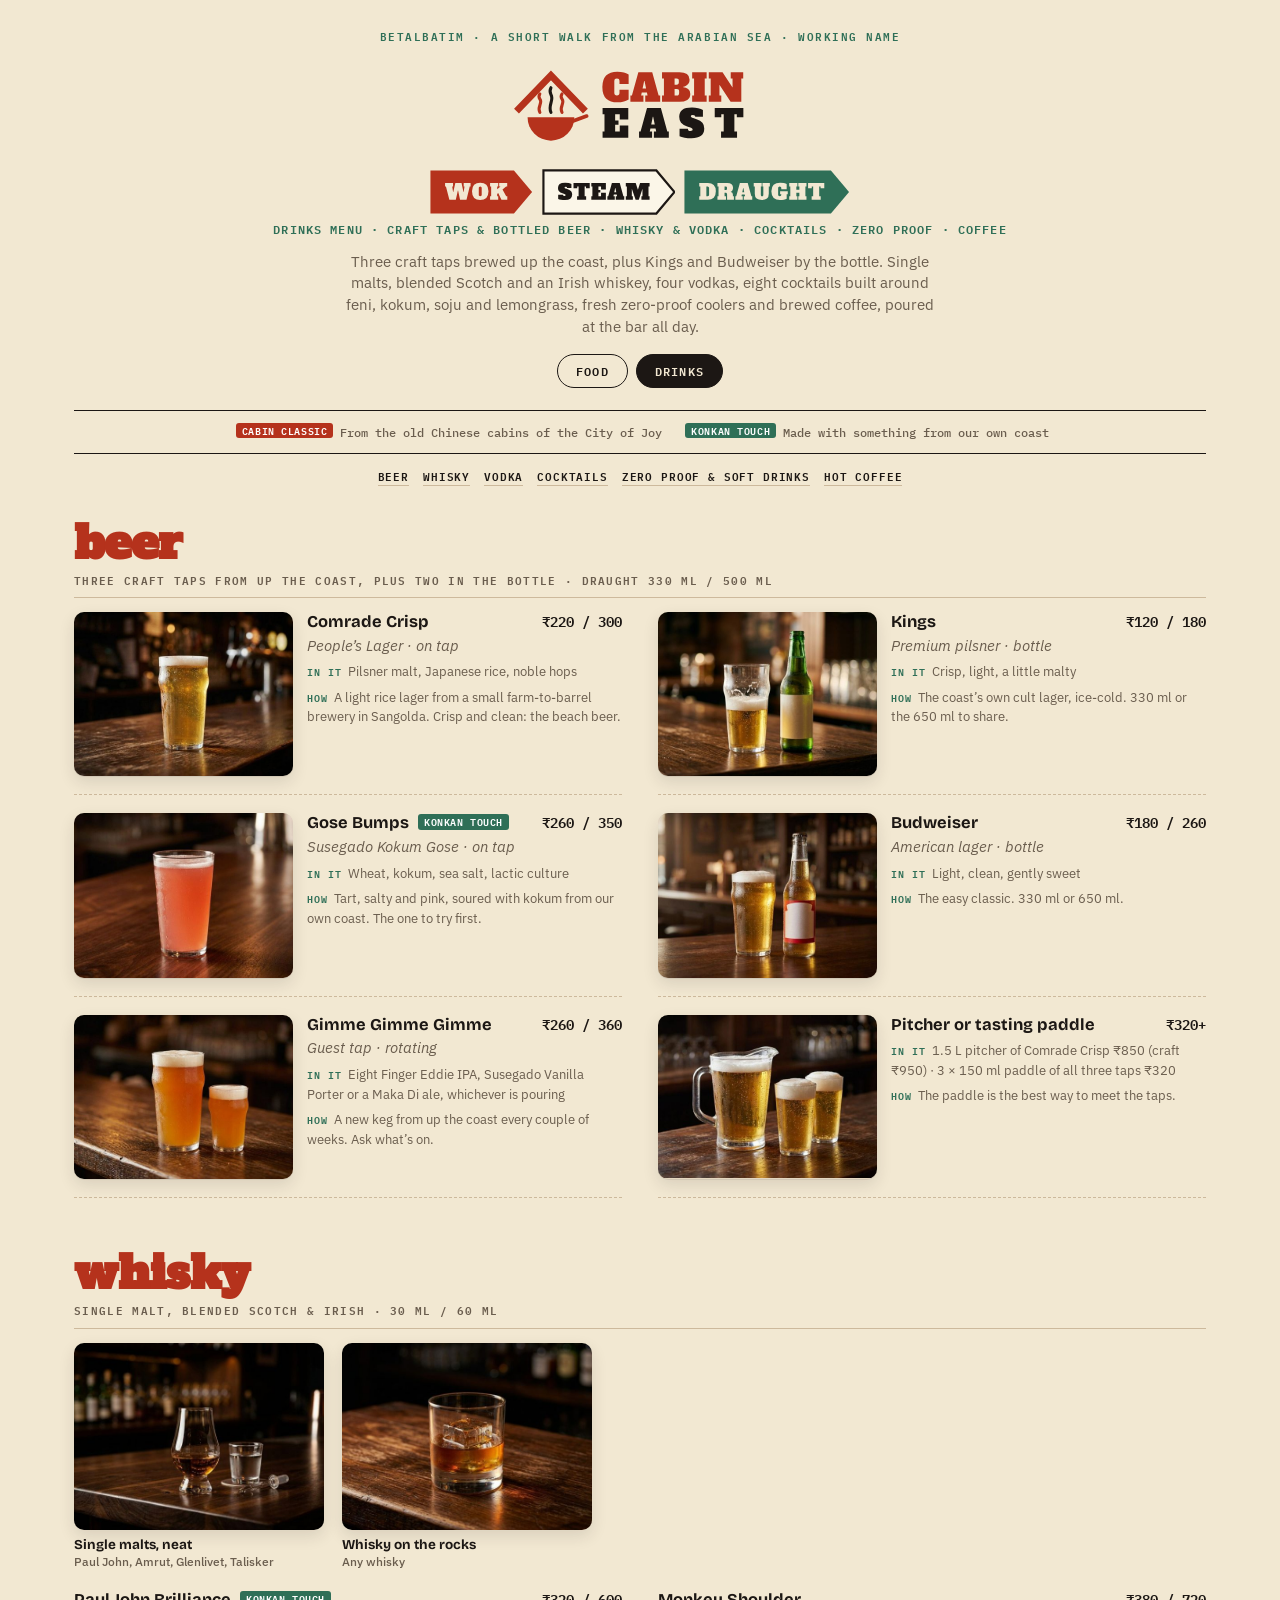
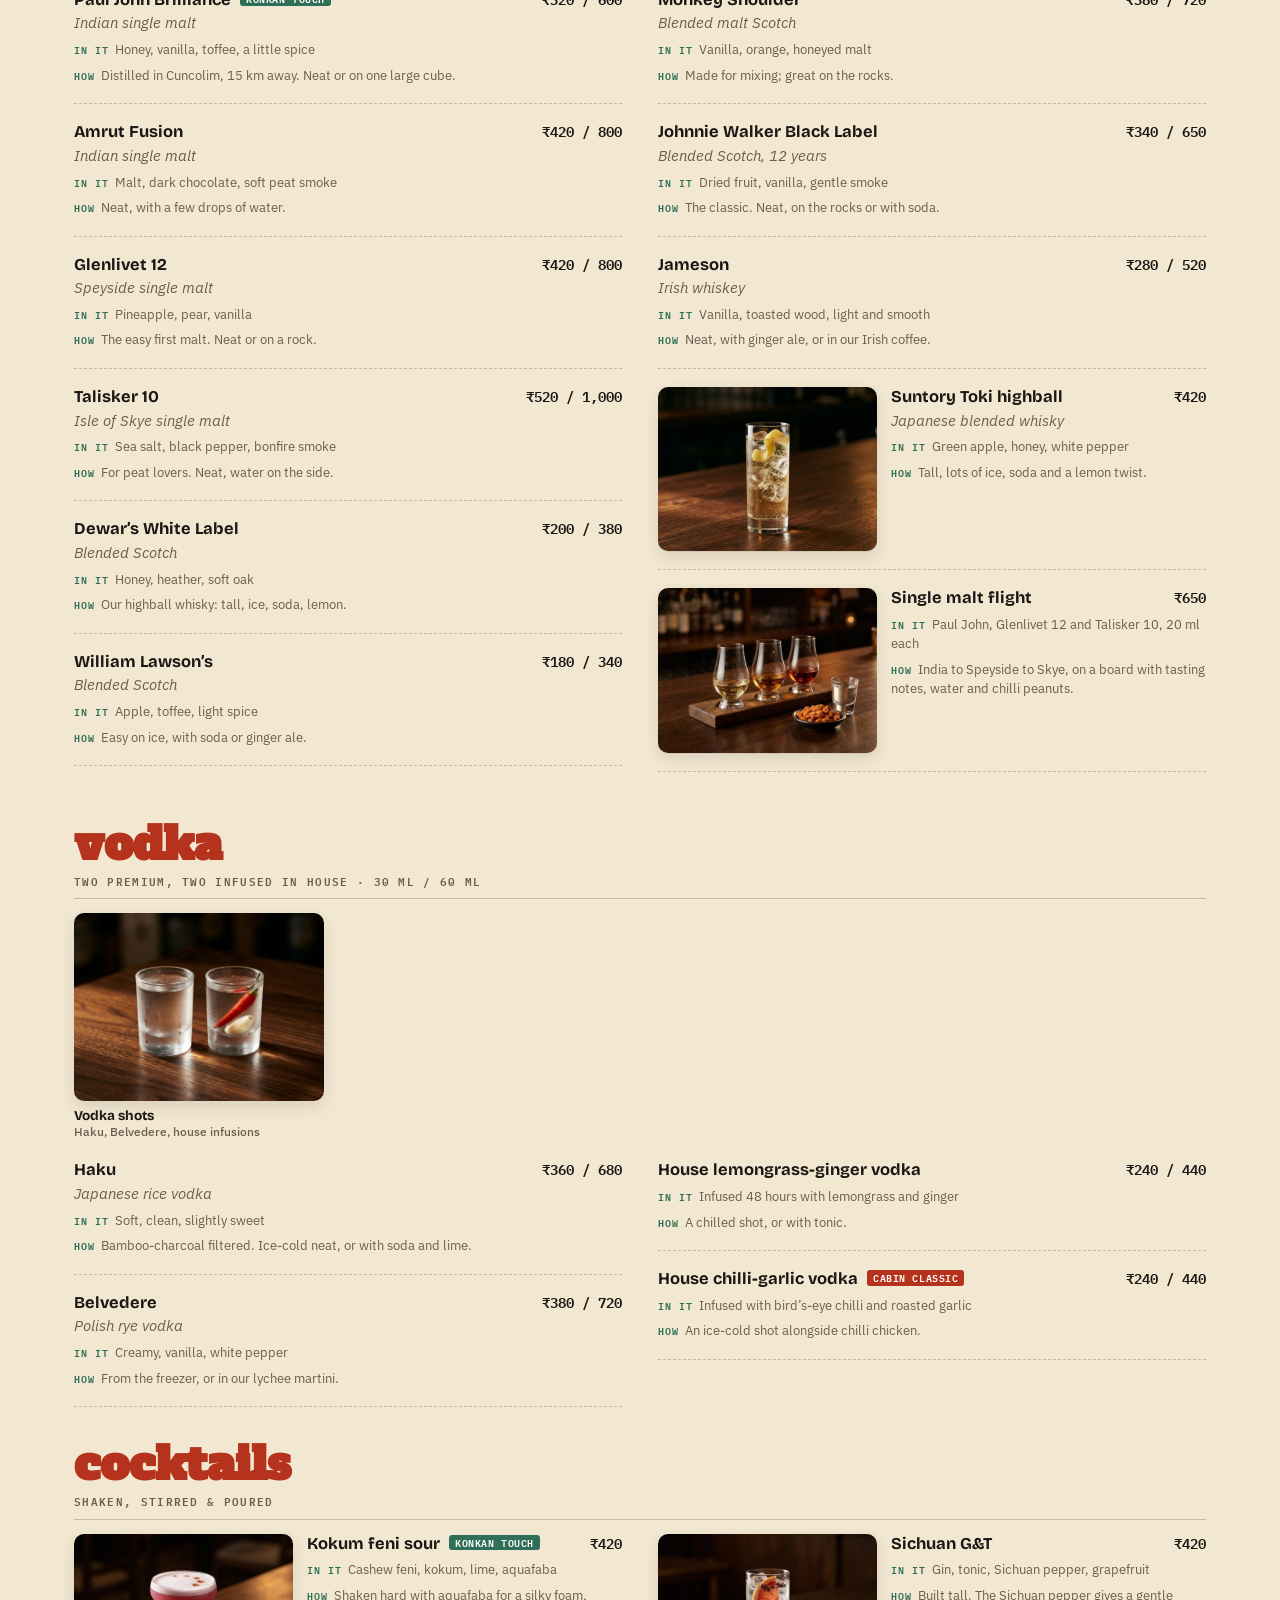
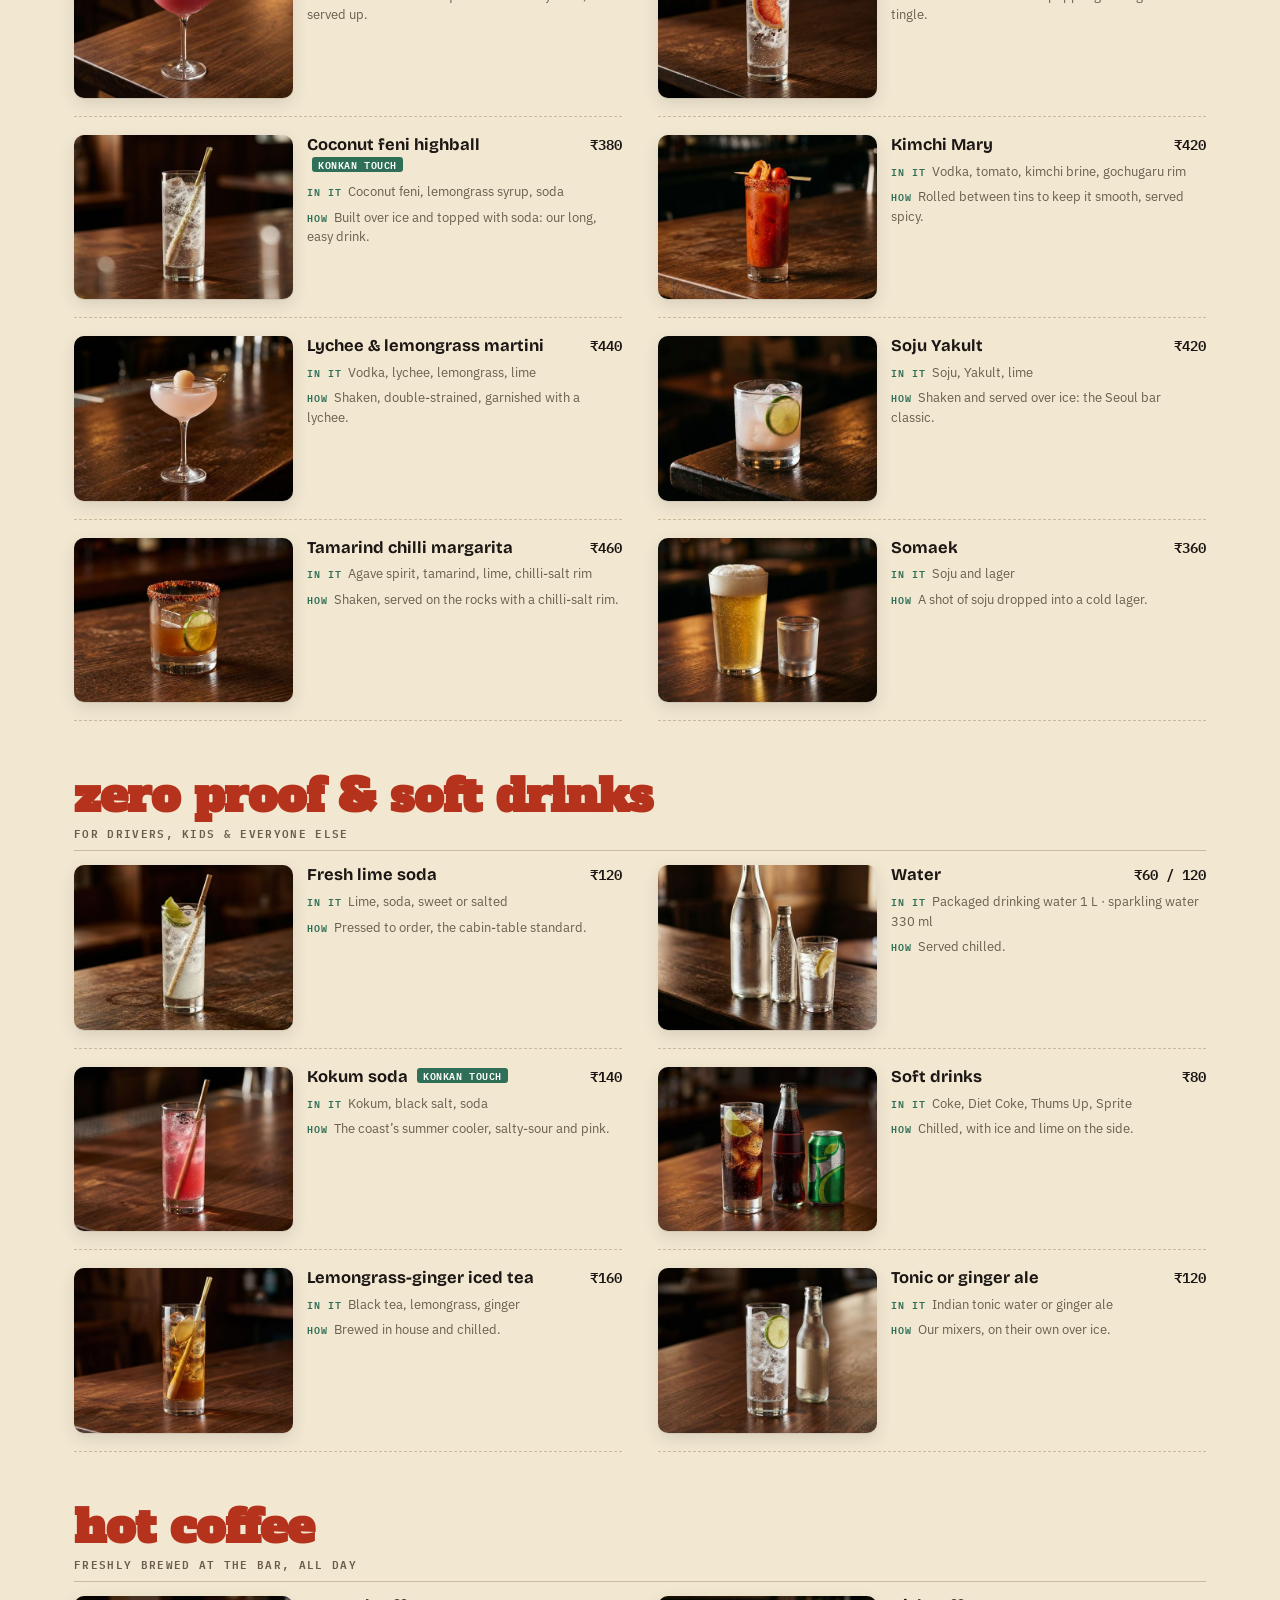
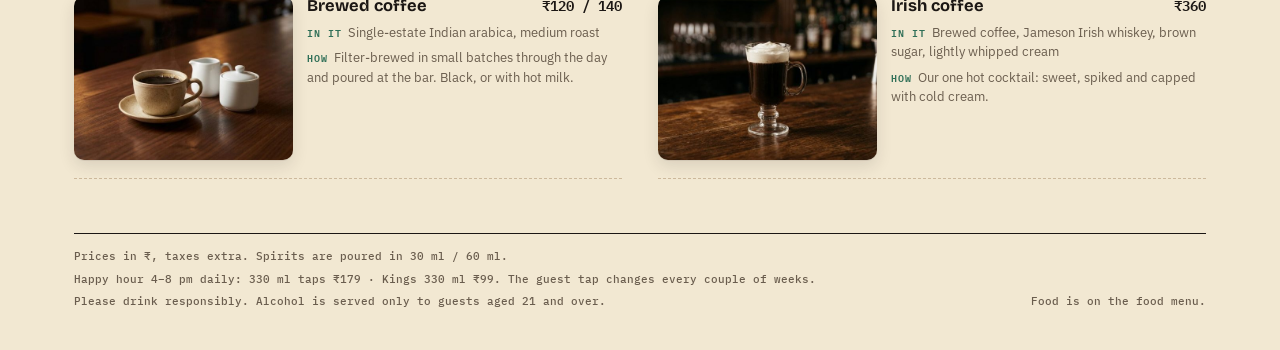
==== commit 88e743b0: "Tangra Red and slab lettering on the Menu site, photo menus and PDFs Co-Authored-By: Claude Sonnet 5" ====
--- a/drinks-menu.html
+++ b/drinks-menu.html
@@ -1,6 +1,6 @@
 <!doctype html>
-<html lang="en"><head><meta charset="utf-8"><meta name="viewport" content="width=device-width,initial-scale=1,viewport-fit=cover"><title>Cabin East · Drinks menu with photos</title><meta name="theme-color" content="#F3E9D2"><link rel="preconnect" href="https://fonts.googleapis.com"><link rel="preconnect" href="https://fonts.gstatic.com" crossorigin><link rel="stylesheet" href="https://fonts.googleapis.com/css2?family=Bricolage+Grotesque:opsz,wght@12..96,500;12..96,700&family=IBM+Plex+Mono:wght@500;600&family=IBM+Plex+Sans:ital,wght@0,400;0,600;1,400&family=Fredoka:wght@400;500;600&display=swap"><style>:root{--paper:#F2E8D2;--card:#F9F3E6;--ink:#1C1714;--muted:#6a5d4e;--line:#cdb99c;--olive:#2F6F57;--orange:#C23B22;--veg:#2f7d32;--nonveg:#7a3b1d;
- --script:'Fredoka','Avenir Next',sans-serif;--display:'Bricolage Grotesque','Avenir Next','Segoe UI',sans-serif;--body:'IBM Plex Sans','Helvetica Neue',Arial,sans-serif;--mono:'IBM Plex Mono',ui-monospace,Menlo,monospace}
+<html lang="en"><head><meta charset="utf-8"><meta name="viewport" content="width=device-width,initial-scale=1,viewport-fit=cover"><title>Cabin East · Drinks menu with photos</title><meta name="theme-color" content="#F3E9D2"><link rel="preconnect" href="https://fonts.googleapis.com"><link rel="preconnect" href="https://fonts.gstatic.com" crossorigin><link rel="stylesheet" href="https://fonts.googleapis.com/css2?family=Bricolage+Grotesque:opsz,wght@12..96,500;12..96,700&family=IBM+Plex+Mono:wght@500;600&family=IBM+Plex+Sans:ital,wght@0,400;0,600;1,400&family=Alfa+Slab+One&display=swap"><style>:root{--paper:#F2E8D2;--card:#F9F3E6;--ink:#1C1714;--muted:#6a5d4e;--line:#cdb99c;--olive:#2F6F57;--orange:#B5321C;--veg:#2f7d32;--nonveg:#7a3b1d;
+ --script:'Alfa Slab One','Rockwell','Georgia',serif;--display:'Bricolage Grotesque','Avenir Next','Segoe UI',sans-serif;--body:'IBM Plex Sans','Helvetica Neue',Arial,sans-serif;--mono:'IBM Plex Mono',ui-monospace,Menlo,monospace}
 *{box-sizing:border-box}html{-webkit-text-size-adjust:100%}
 body{margin:0;background:var(--paper);color:var(--ink);font:14.5px/1.5 var(--body)}
 p{margin:0}img{max-width:100%;display:block}
@@ -75,4 +75,4 @@
  .badge{font-size:10px}.strip{margin-bottom:12px}.strip figure{width:68mm}.strip figcaption{font-size:14.5px}.strip figcaption small{font-size:12.5px}
  .mf{font-size:12px;margin-top:16px}
 }
-</style></head><body><div class="wrap"><header class="hd"><p class="eyebrow">Betalbatim · a short walk from the Arabian Sea · working name</p><h1><svg role="img" aria-label="Cabin East" xmlns="http://www.w3.org/2000/svg" viewBox="0 0 893 331"><g transform="translate(60.00 60.00) scale(1.7593)"><path d="M4 70 L60 12 L116 70" fill="none" stroke="#C23B22" stroke-width="11" stroke-linejoin="miter" stroke-miterlimit="6"/><path d="M42 72 C36.5 63.6 47.5 57.0 42 50.400000000000006 C39.25 46.2 40.9 43.5 42 42" fill="none" stroke="#C23B22" stroke-width="5" stroke-linecap="round"/><path d="M60 72 C54.5 60.8 65.5 52.0 60 43.2 C57.25 37.6 58.9 34.0 60 32" fill="none" style="stroke:var(--ink,#1C1714)" stroke-width="5" stroke-linecap="round"/><path d="M78 72 C72.5 63.6 83.5 57.0 78 50.400000000000006 C75.25 46.2 76.9 43.5 78 42" fill="none" stroke="#C23B22" stroke-width="5" stroke-linecap="round"/><path d="M22 80 H98 A38 38 0 0 1 22 80 Z" fill="#C23B22"/><path d="M96 86 L118 78" stroke="#C23B22" stroke-width="6" stroke-linecap="round"/></g><g transform="translate(315.1 155.6)"><g fill="#C23B22"><path transform="translate(0 0) scale(0.120000 -0.120000)" d="M733 405H522Q522 465 490.5 500Q459 535 401 535Q334 535 302.5 493Q271 451 271 376V312Q271 238 302.5 195.5Q334 153 399 153Q463 153 496 186Q529 219 529 279H733Q733 138 646.5 63Q560 -12 402 -12Q226 -12 135.5 78Q45 168 45 344Q45 520 135.5 610Q226 700 402 700Q555 700 644 623.5Q733 547 733 405Z"/><path transform="translate(95.36 0) scale(0.120000 -0.120000)" d="M535 0 506 97H265L236 0H10L261 688H518L769 0ZM311 251H460L388 496H384Z"/><path transform="translate(190.72 0) scale(0.120000 -0.120000)" d="M722 519Q722 392 607 359V355Q738 325 738 183Q738 129 711.5 87.5Q685 46 639 23Q593 0 538 0H74V688H532Q584 688 627.5 666.5Q671 645 696.5 606Q722 567 722 519ZM295 420H447Q469 420 483.5 435.5Q498 451 498 474V484Q498 506 483 521.5Q468 537 447 537H295ZM295 160H463Q485 160 499.5 175.5Q514 191 514 214V224Q514 247 499.5 262.5Q485 278 463 278H295Z"/><path transform="translate(286.08 0) scale(0.120000 -0.120000)" d="M84 0V688H305V0Z"/><path transform="translate(334.76 0) scale(0.120000 -0.120000)" d="M566 0 277 334V0H74V688H267L556 349V688H759V0Z"/></g></g><g transform="translate(315.1 258.1)"><g style="fill:var(--ink,#1C1714)"><path transform="translate(0 0) scale(0.120000 -0.120000)" d="M74 688H669V523H295V428H615V270H295V165H676V0H74Z"/><path transform="translate(113.79 0) scale(0.120000 -0.120000)" d="M535 0 506 97H265L236 0H10L261 688H518L769 0ZM311 251H460L388 496H384Z"/><path transform="translate(234.29 0) scale(0.120000 -0.120000)" d="M667 488V476H460V480Q460 510 438 530Q416 550 371 550Q327 550 303.5 537Q280 524 280 505Q280 478 312 465Q344 452 415 438Q498 421 551.5 402.5Q605 384 645 342Q685 300 686 228Q686 106 603.5 47Q521 -12 383 -12Q222 -12 132.5 42Q43 96 43 233H252Q252 181 279 163.5Q306 146 363 146Q405 146 432.5 155Q460 164 460 192Q460 217 429.5 229.5Q399 242 330 256Q246 274 191 293.5Q136 313 95 358Q54 403 54 480Q54 593 141.5 646.5Q229 700 363 700Q495 700 580 646.5Q665 593 667 488Z"/><path transform="translate(348.08 0) scale(0.120000 -0.120000)" d="M470 512V0H249V512H23V688H695V512Z"/></g></g></svg></h1><div class="dsigns"><svg role="img" aria-label="Wok" xmlns="http://www.w3.org/2000/svg" viewBox="-2 -2 140 64"><polygon points="0,0 111.2,0 136.4,30.0 111.2,60 0,60" fill="#C23B22"/><g fill="#F2E8D2"><path transform="translate(20 40.8) scale(0.030000 -0.030000)" d="M591 0 502 419H498L409 0H166L5 688H235L314 298H318L396 688H614L697 298H701L775 688H995L834 0Z"/><path transform="translate(51.2 40.8) scale(0.030000 -0.030000)" d="M788 344Q788 170 691 79Q594 -12 416 -12Q238 -12 141.5 78.5Q45 169 45 344Q45 519 141.5 609.5Q238 700 416 700Q594 700 691 609Q788 518 788 344ZM271 376V312Q271 239 308 196Q345 153 416 153Q487 153 524.5 196Q562 239 562 312V376Q562 449 524.5 492Q487 535 416 535Q345 535 308 492Q271 449 271 376Z"/><path transform="translate(77.39 40.8) scale(0.030000 -0.030000)" d="M540 688H814L567 405L819 0H558L415 252L295 154V0H74V688H295V394Z"/></g></svg><svg role="img" aria-label="Steam" xmlns="http://www.w3.org/2000/svg" viewBox="-2 -2 179 64"><polygon points="0,0 150.2,0 175.4,30.0 150.2,60 0,60" fill="#FBF6E8" stroke="#1C1714" stroke-width="3"/><g fill="#1C1714"><path transform="translate(20 40.8) scale(0.030000 -0.030000)" d="M667 488V476H460V480Q460 510 438 530Q416 550 371 550Q327 550 303.5 537Q280 524 280 505Q280 478 312 465Q344 452 415 438Q498 421 551.5 402.5Q605 384 645 342Q685 300 686 228Q686 106 603.5 47Q521 -12 383 -12Q222 -12 132.5 42Q43 96 43 233H252Q252 181 279 163.5Q306 146 363 146Q405 146 432.5 155Q460 164 460 192Q460 217 429.5 229.5Q399 242 330 256Q246 274 191 293.5Q136 313 95 358Q54 403 54 480Q54 593 141.5 646.5Q229 700 363 700Q495 700 580 646.5Q665 593 667 488Z"/><path transform="translate(42.86 40.8) scale(0.030000 -0.030000)" d="M470 512V0H249V512H23V688H695V512Z"/><path transform="translate(65.72 40.8) scale(0.030000 -0.030000)" d="M74 688H669V523H295V428H615V270H295V165H676V0H74Z"/><path transform="translate(88.58 40.8) scale(0.030000 -0.030000)" d="M535 0 506 97H265L236 0H10L261 688H518L769 0ZM311 251H460L388 496H384Z"/><path transform="translate(113.12 40.8) scale(0.030000 -0.030000)" d="M665 0V248Q665 294 668.5 342.5Q672 391 676 424Q680 457 681 466H677L550 0H377L249 465H245Q246 456 250.5 423.5Q255 391 259 342.5Q263 294 263 248V0H60V688H372L476 291H480L583 688H884V0Z"/></g></svg><svg role="img" aria-label="Draught" xmlns="http://www.w3.org/2000/svg" viewBox="-2 -2 232 64"><polygon points="0,0 202.7,0 227.9,30.0 202.7,60 0,60" fill="#2F6F57"/><g fill="#F2E8D2"><path transform="translate(20 40.8) scale(0.030000 -0.030000)" d="M733 344Q733 0 372 0H74V688H372Q733 688 733 344ZM295 165H368Q507 165 507 314V374Q507 523 368 523H295Z"/><path transform="translate(44.54 40.8) scale(0.030000 -0.030000)" d="M594 288 747 0H499L377 251H295V0H74V688H495Q569 688 621.5 659.5Q674 631 700.5 582.5Q727 534 727 477Q727 414 693 363Q659 312 594 288ZM440 531H295V404H440Q466 404 484 422.5Q502 441 502 468Q502 495 484 513Q466 531 440 531Z"/><path transform="translate(69.08 40.8) scale(0.030000 -0.030000)" d="M535 0 506 97H265L236 0H10L261 688H518L769 0ZM311 251H460L388 496H384Z"/><path transform="translate(93.62 40.8) scale(0.030000 -0.030000)" d="M417 -12Q253 -12 163.5 62Q74 136 74 277V688H295V280Q295 222 326 187.5Q357 153 416 153Q475 153 506.5 188Q538 223 538 280V688H759V277Q759 136 670 62Q581 -12 417 -12Z"/><path transform="translate(119.81 40.8) scale(0.030000 -0.030000)" d="M770 439H559Q559 482 521 508.5Q483 535 429 535Q351 535 311 493.5Q271 452 271 376V312Q271 236 311 194.5Q351 153 429 153Q483 153 521 178.5Q559 204 559 244H403V384H770V0H656L634 68Q540 -12 388 -12Q217 -12 131 77.5Q45 167 45 344Q45 519 142.5 609.5Q240 700 420 700Q519 700 598 670Q677 640 723.5 581.5Q770 523 770 439Z"/><path transform="translate(146 40.8) scale(0.030000 -0.030000)" d="M538 0V261H295V0H74V688H295V437H538V688H759V0Z"/><path transform="translate(172.19 40.8) scale(0.030000 -0.030000)" d="M470 512V0H249V512H23V688H695V512Z"/></g></svg></div><p class="tag">Drinks menu · craft taps &amp; bottled beer · whisky &amp; vodka · cocktails · zero proof · coffee</p><p class="lede">Three craft taps brewed up the coast, plus Kings and Budweiser by the bottle. Single malts, blended Scotch and an Irish whiskey, four vodkas, eight cocktails built around feni, kokum, soju and lemongrass, fresh zero-proof coolers and brewed coffee, poured at the bar all day.</p><nav class="sw" aria-label="Menus"><a href="food-menu.html">Food</a><a href="drinks-menu.html" aria-current="page">Drinks</a></nav></header><div class="legend"><span><span class="badge kol">Cabin classic</span> From the old Chinese cabins of the City of Joy</span><span><span class="badge goa">Konkan touch</span> Made with something from our own coast</span></div><nav class="jump"><a href="#s-tap">Beer</a><a href="#s-spirits">Whisky</a><a href="#s-vodka">Vodka</a><a href="#s-cocktails">Cocktails</a><a href="#s-zero">Zero proof &amp; soft drinks</a><a href="#s-coffee">Hot coffee</a></nav><main><section class="sec" id="s-tap"><h2>beer</h2><p class="kick">Three craft taps from up the coast, plus two in the bottle · draught 330 ml / 500 ml</p><div class="items"><article class="mi"><figure class="ph"><img src="[data-uri]" alt="Comrade Crisp plated" loading="lazy"></figure><div class="tx"><div class="rt"><div class="nm">Comrade Crisp</div><span class="pr">₹220 / 300</span></div><div class="sb">People’s Lager · on tap</div><p class="ing"><b>In it</b>Pilsner malt, Japanese rice, noble hops</p><p class="how"><b>How</b>A light rice lager from a small farm-to-barrel brewery in Sangolda. Crisp and clean: the beach beer.</p></div></article><article class="mi"><figure class="ph"><img src="[data-uri]" alt="Gose Bumps plated" loading="lazy"></figure><div class="tx"><div class="rt"><div class="nm">Gose Bumps <span class="badge goa">Konkan touch</span></div><span class="pr">₹260 / 350</span></div><div class="sb">Susegado Kokum Gose · on tap</div><p class="ing"><b>In it</b>Wheat, kokum, sea salt, lactic culture</p><p class="how"><b>How</b>Tart, salty and pink, soured with kokum from our own coast. The one to try first.</p></div></article><article class="mi"><figure class="ph"><img src="[data-uri]" alt="Gimme Gimme Gimme plated" loading="lazy"></figure><div class="tx"><div class="rt"><div class="nm">Gimme Gimme Gimme</div><span class="pr">₹260 / 360</span></div><div class="sb">Guest tap · rotating</div><p class="ing"><b>In it</b>Eight Finger Eddie IPA, Susegado Vanilla Porter or a Maka Di ale, whichever is pouring</p><p class="how"><b>How</b>A new keg from up the coast every couple of weeks. Ask what’s on.</p></div></article><article class="mi"><figure class="ph"><img src="[data-uri]" alt="Kings plated" loading="lazy"></figure><div class="tx"><div class="rt"><div class="nm">Kings</div><span class="pr">₹120 / 180</span></div><div class="sb">Premium pilsner · bottle</div><p class="ing"><b>In it</b>Crisp, light, a little malty</p><p class="how"><b>How</b>The coast’s own cult lager, ice-cold. 330 ml or the 650 ml to share.</p></div></article><article class="mi"><figure class="ph"><img src="[data-uri]" alt="Budweiser plated" loading="lazy"></figure><div class="tx"><div class="rt"><div class="nm">Budweiser</div><span class="pr">₹180 / 260</span></div><div class="sb">American lager · bottle</div><p class="ing"><b>In it</b>Light, clean, gently sweet</p><p class="how"><b>How</b>The easy classic. 330 ml or 650 ml.</p></div></article><article class="mi"><figure class="ph two"><img src="[data-uri]" alt="Pitcher plated" loading="lazy"><img src="[data-uri]" alt="Tasting paddle plated" loading="lazy"></figure><div class="tx"><div class="rt"><div class="nm">Pitcher or tasting paddle</div><span class="pr">₹320+</span></div><p class="ing"><b>In it</b>1.5 L pitcher of Comrade Crisp ₹850 (craft ₹950) · 3 × 150 ml paddle of all three taps ₹320</p><p class="how"><b>How</b>The paddle is the best way to meet the taps.</p></div></article></div></section><section class="sec" id="s-spirits"><h2>whisky</h2><p class="kick">Single malt, blended Scotch &amp; Irish · 30 ml / 60 ml</p><div class="strip"><figure><img src="[data-uri]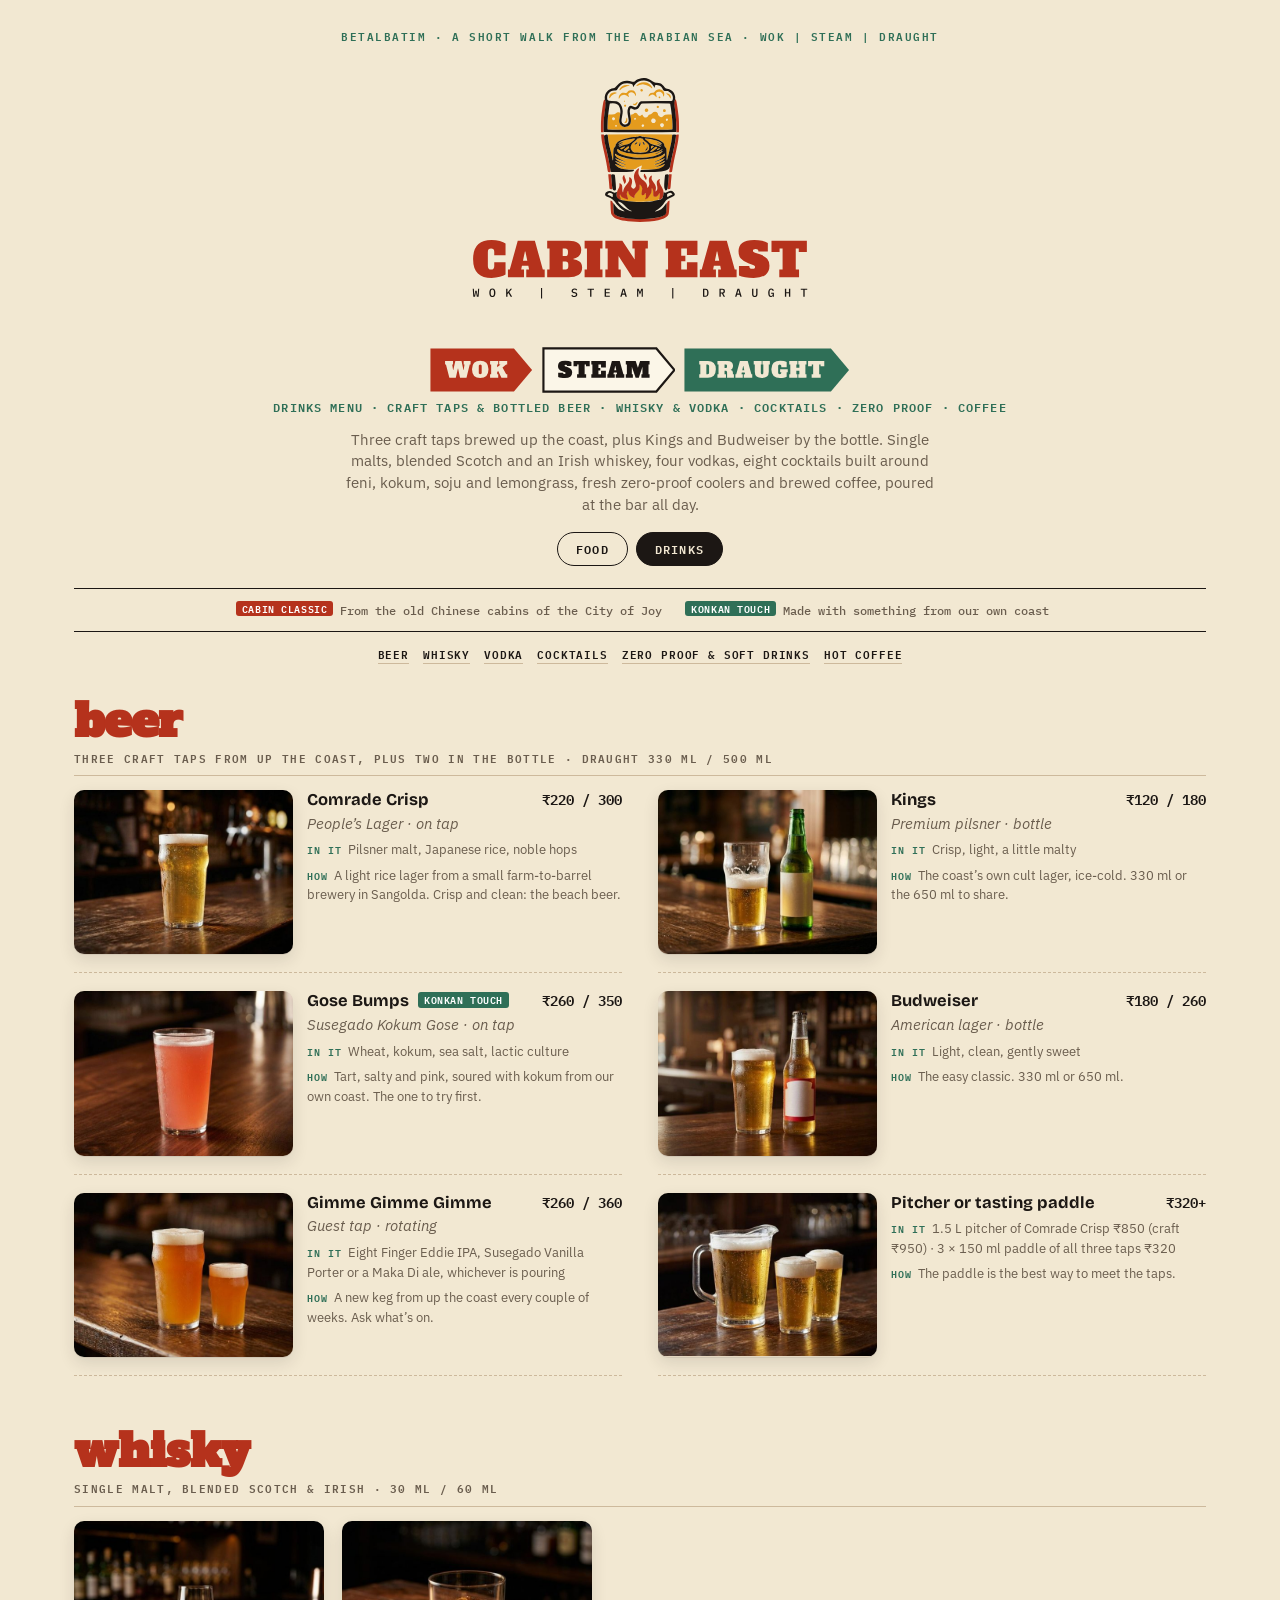
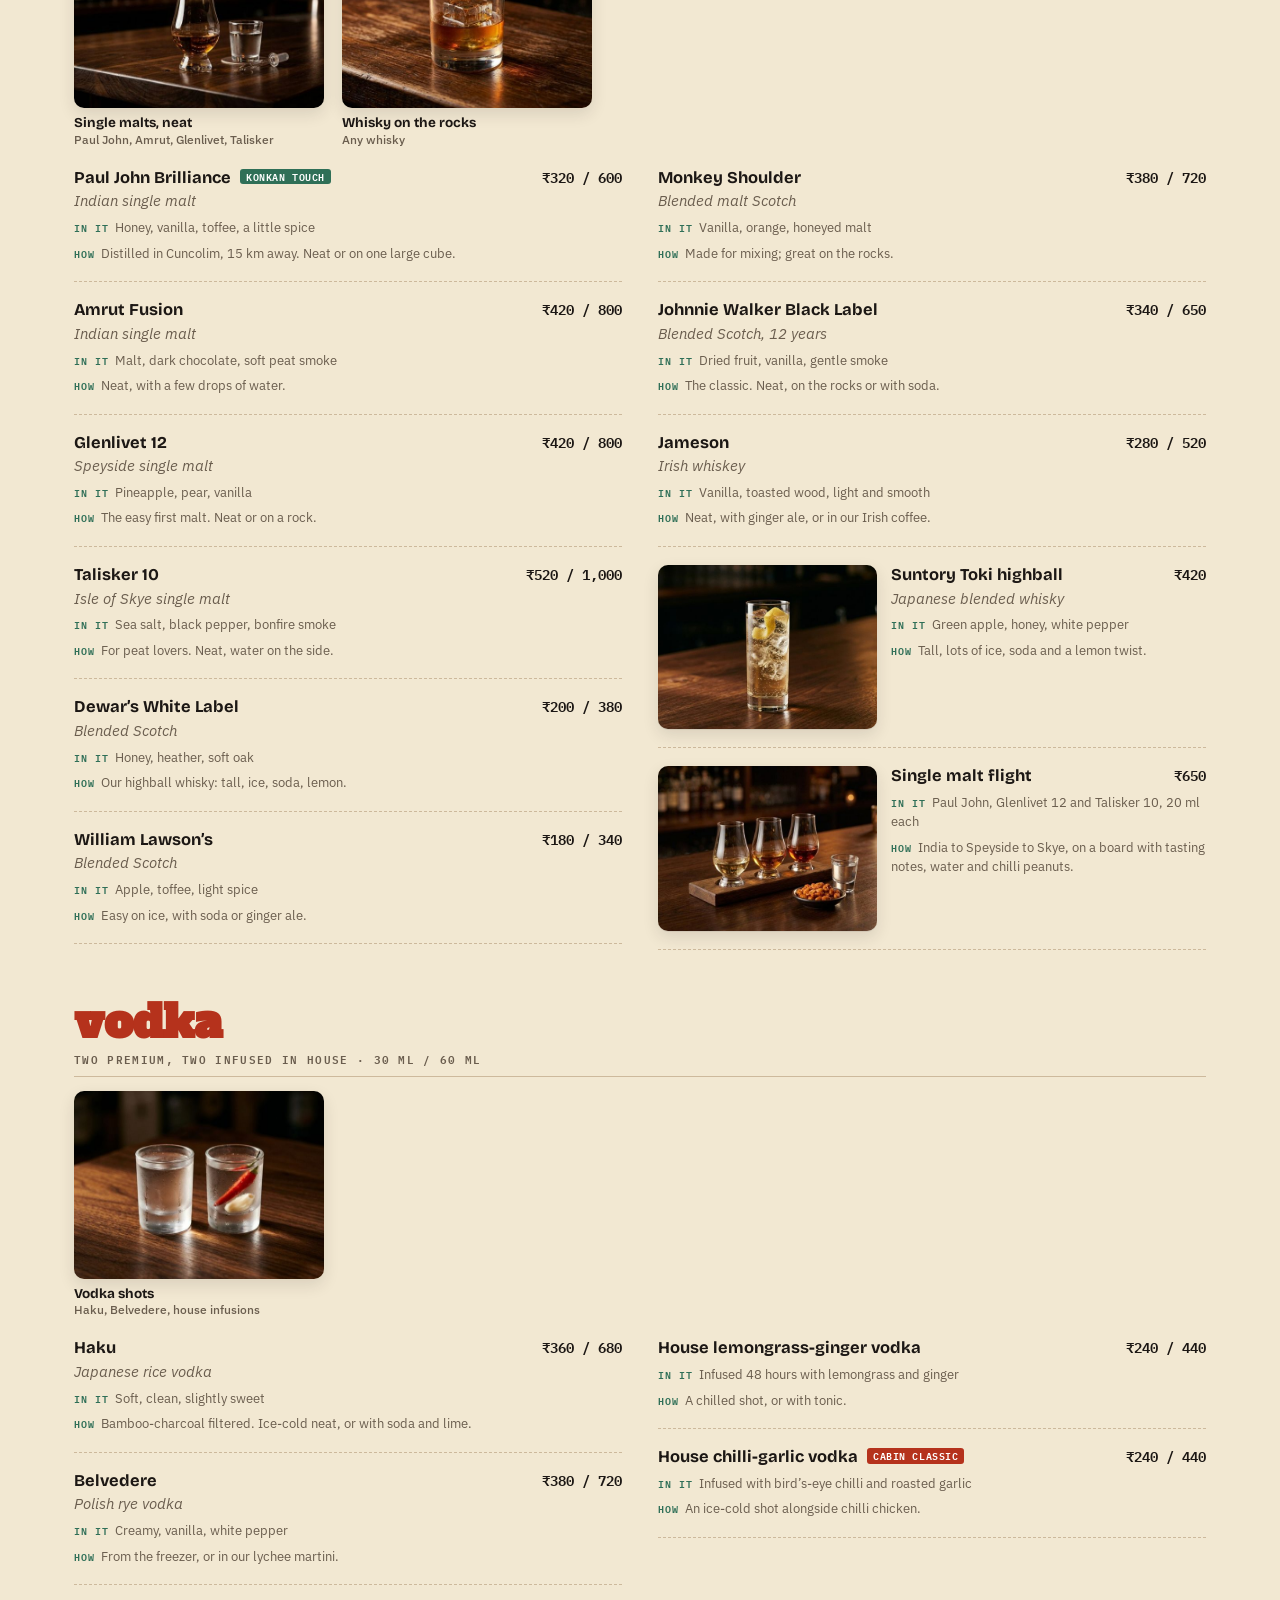
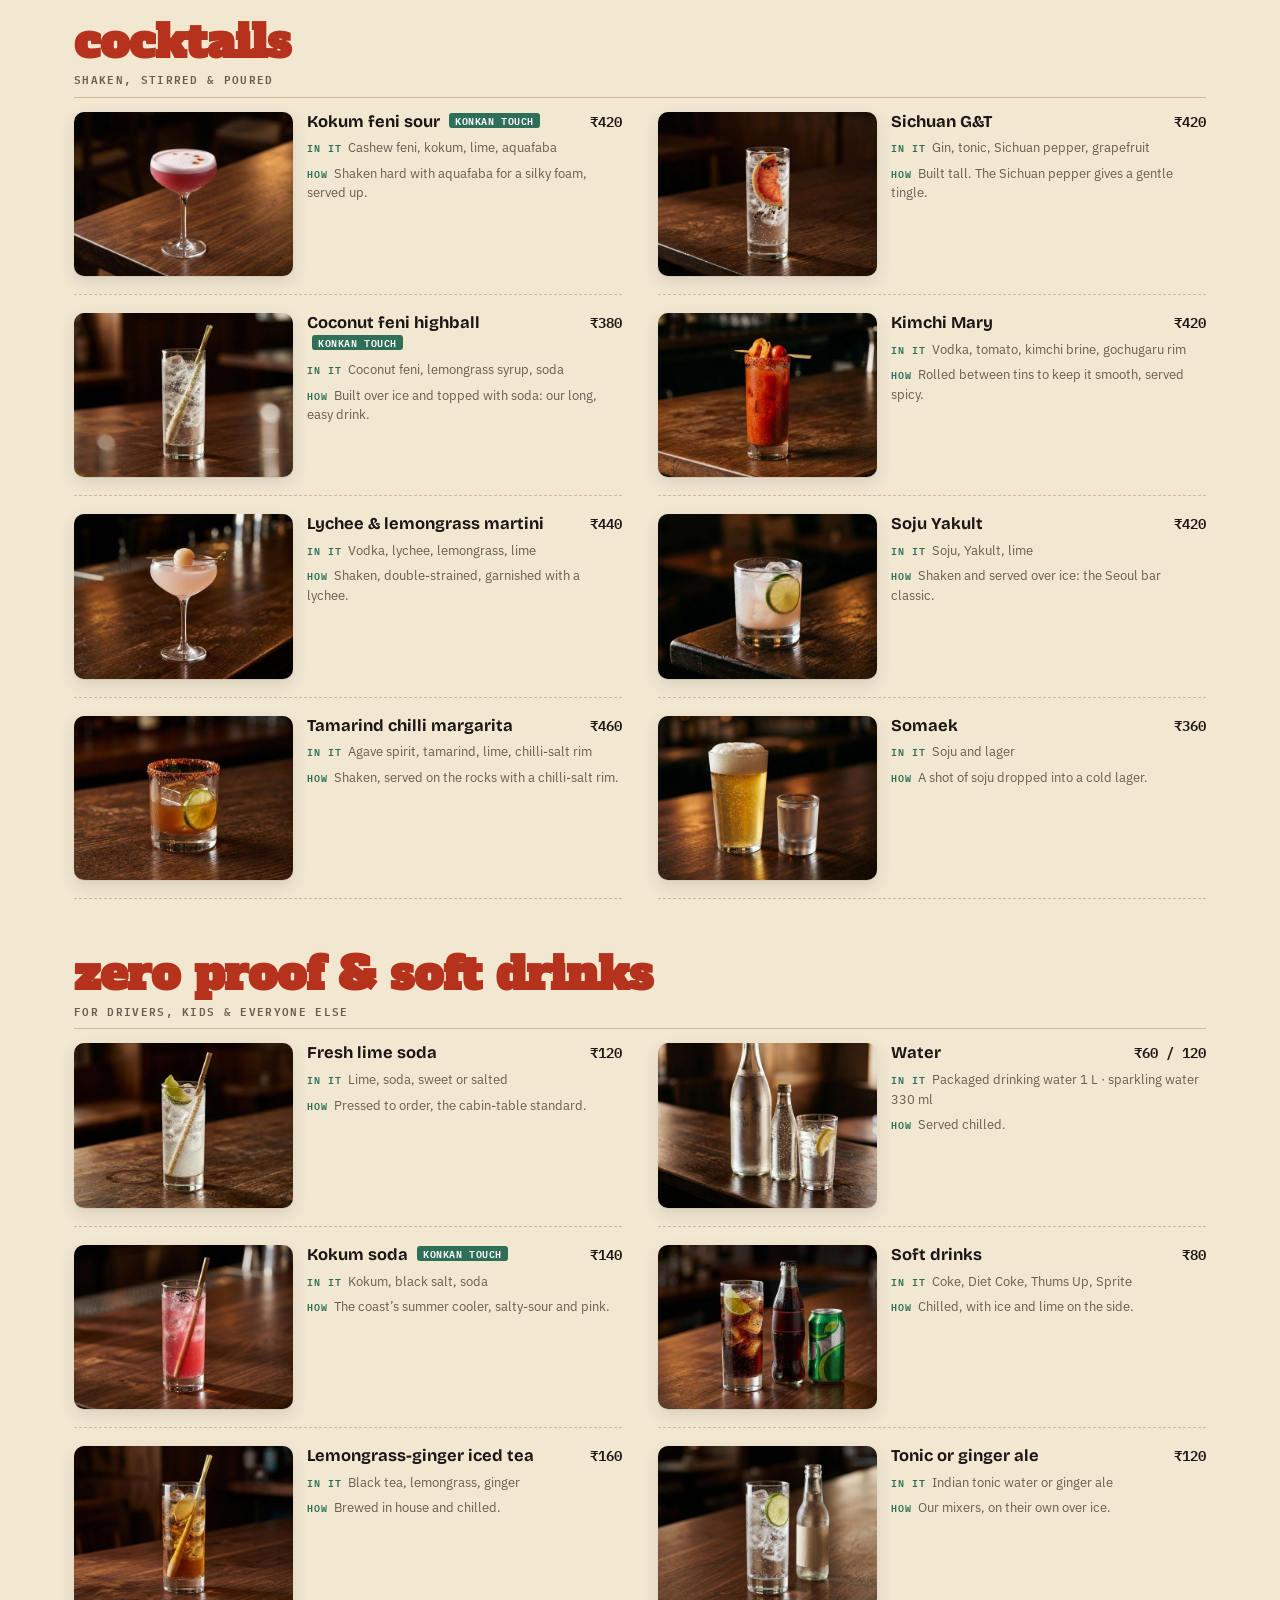
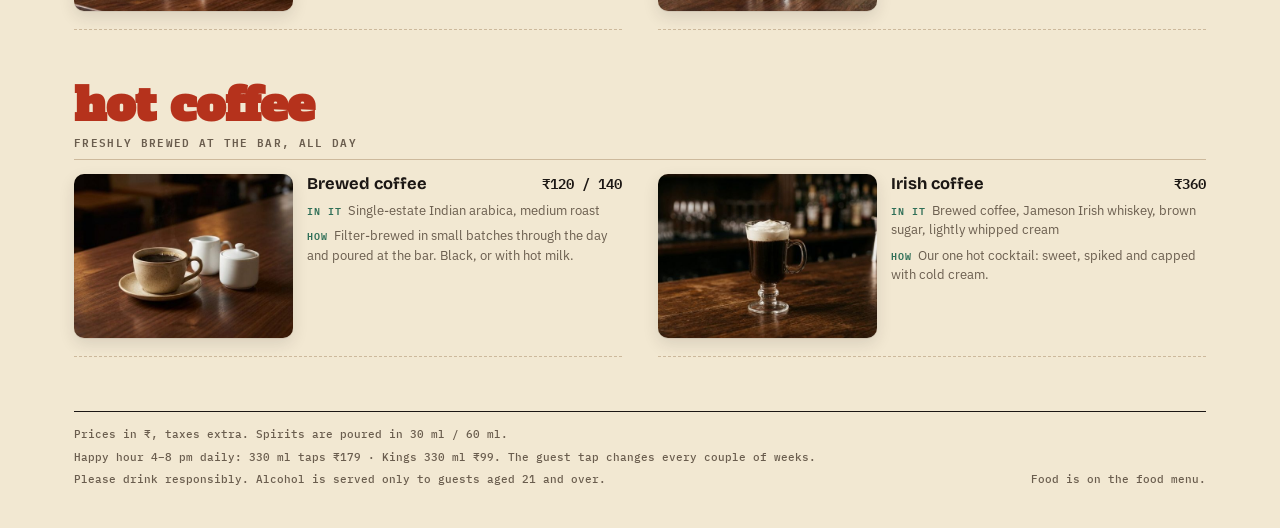
==== commit 677600cf: "New master logo (pint-stack, tagline beneath) on the Menu site, photo menus and PDFs Co-Authored-By:" ====
--- a/drinks-menu.html
+++ b/drinks-menu.html
@@ -6,7 +6,7 @@
 p{margin:0}img{max-width:100%;display:block}
 .wrap{max-width:1180px;margin-inline:auto;padding:28px 24px 40px}
 .eyebrow{font:600 11px/1.4 var(--mono);letter-spacing:.14em;text-transform:uppercase;color:var(--olive);text-align:center}
-h1{line-height:0;text-align:center;margin:6px 0 4px}h1 svg{height:clamp(64px,13vw,112px);width:auto;color:var(--orange)}h1 .pl{stroke:var(--paper)}.dsigns{display:flex;gap:8px;justify-content:center;flex-wrap:wrap;margin:8px 0 6px}.dsigns svg{height:clamp(30px,6vw,46px);width:auto;display:block}
+h1{line-height:0;text-align:center;margin:6px 0 4px}h1 svg{height:clamp(200px,34vw,290px);width:auto;color:var(--orange)}h1 .pl{stroke:var(--paper)}.dsigns{display:flex;gap:8px;justify-content:center;flex-wrap:wrap;margin:8px 0 6px}.dsigns svg{height:clamp(30px,6vw,46px);width:auto;display:block}
 .tag{font:600 11.5px/1.5 var(--mono);letter-spacing:.1em;text-transform:uppercase;color:var(--olive);text-align:center}
 .lede{max-width:66ch;margin:12px auto 0;text-align:center;color:var(--muted)}
 .sw{display:flex;justify-content:center;gap:8px;margin:16px 0 0}
@@ -75,4 +75,4 @@
  .badge{font-size:10px}.strip{margin-bottom:12px}.strip figure{width:68mm}.strip figcaption{font-size:14.5px}.strip figcaption small{font-size:12.5px}
  .mf{font-size:12px;margin-top:16px}
 }
-</style></head><body><div class="wrap"><header class="hd"><p class="eyebrow">Betalbatim · a short walk from the Arabian Sea · working name</p><h1><svg role="img" aria-label="Cabin East" xmlns="http://www.w3.org/2000/svg" viewBox="0 0 915 353"><g transform="translate(60.00 60.00) scale(1.9393)"><path d="M4 70 L60 12 L116 70" fill="none" stroke="#B5321C" stroke-width="11" stroke-linejoin="miter" stroke-miterlimit="6"/><path d="M42 72 C36.5 63.6 47.5 57.0 42 50.400000000000006 C39.25 46.2 40.9 43.5 42 42" fill="none" stroke="#B5321C" stroke-width="5" stroke-linecap="round"/><path d="M60 72 C54.5 60.8 65.5 52.0 60 43.2 C57.25 37.6 58.9 34.0 60 32" fill="none" style="stroke:var(--ink,#1C1714)" stroke-width="5" stroke-linecap="round"/><path d="M78 72 C72.5 63.6 83.5 57.0 78 50.400000000000006 C75.25 46.2 76.9 43.5 78 42" fill="none" stroke="#B5321C" stroke-width="5" stroke-linecap="round"/><path d="M22 80 H98 A38 38 0 0 1 22 80 Z" fill="#B5321C"/><path d="M96 86 L118 78" stroke="#B5321C" stroke-width="6" stroke-linecap="round"/></g><g transform="translate(336.7 166.4)"><g fill="#B5321C"><path transform="translate(0 0) scale(0.120000 -0.120000)" d="M14 389Q14 792 406 792Q501 792 582.5 769Q664 746 704 718V468H464V540Q464 578 447 596Q430 614 396 614Q362 614 345 596Q328 578 328 540V238Q328 200 345 182Q362 164 396 164Q430 164 447 182Q464 200 464 238V319H704V60Q663 32 582.5 9Q502 -14 408 -14Q219 -14 116.5 82Q14 178 14 389Z"/><path transform="translate(88.64 0) scale(0.120000 -0.120000)" d="M754 164H794V0H402V164H462L446 244H310L294 164H354V0H12V164H52L221 778H585ZM332 350H424L383 549H373Z"/><path transform="translate(187.36 0) scale(0.120000 -0.120000)" d="M20 164H70V614H20V778H479Q604 778 674 727Q744 676 744 581Q744 522 716 481.5Q688 441 650.5 420.5Q613 400 578 393V383Q649 376 706 338Q763 300 763 202Q763 97 684 48.5Q605 0 479 0H20ZM404 450Q433 450 447.5 465.5Q462 481 462 514V550Q462 583 447.5 598.5Q433 614 404 614H350V450ZM411 164Q440 164 454.5 179.5Q469 195 469 228V272Q469 305 454.5 320.5Q440 336 411 336H350V164Z"/><path transform="translate(282.36 0) scale(0.120000 -0.120000)" d="M20 0V164H70V614H20V778H400V614H350V164H400V0Z"/><path transform="translate(334.76 0) scale(0.120000 -0.120000)" d="M596 778H924V614H874V0H593L300 451V164H348V0H20V164H70V614H20V778H381L644 377V614H596Z"/></g></g><g transform="translate(336.7 279.7)"><g style="fill:var(--ink,#1C1714)"><path transform="translate(0 0) scale(0.120000 -0.120000)" d="M20 0V164H70V614H20V778H695V476H471V614H350V456H438V342H350V164H471V322H695V0Z"/><path transform="translate(115.91 0) scale(0.120000 -0.120000)" d="M754 164H794V0H402V164H462L446 244H310L294 164H354V0H12V164H52L221 778H585ZM332 350H424L383 549H373Z"/><path transform="translate(242.97 0) scale(0.120000 -0.120000)" d="M17 40V238H237Q237 207 251 193Q265 179 302 179Q333 179 346.5 188.5Q360 198 360 217Q360 233 347 244.5Q334 256 302 268L216 298Q105 340 56.5 397Q8 454 8 551Q8 669 85.5 730.5Q163 792 344 792Q431 792 507.5 774.5Q584 757 631 728V549H431Q431 599 369 599Q339 599 326.5 591.5Q314 584 314 565Q314 548 328.5 538Q343 528 376 517L463 487Q569 451 617.5 393.5Q666 336 666 243Q666 116 580.5 51Q495 -14 330 -14Q234 -14 148.5 2.5Q63 19 17 40Z"/><path transform="translate(354.2 0) scale(0.120000 -0.120000)" d="M766 536H594V614H530V164H600V0H180V164H250V614H186V536H14V778H766Z"/></g></g></svg></h1><div class="dsigns"><svg role="img" aria-label="Wok" xmlns="http://www.w3.org/2000/svg" viewBox="-2 -2 145 64"><polygon points="0,0 116.2,0 141.4,30.0 116.2,60 0,60" fill="#B5321C"/><g fill="#F2E8D2"><path transform="translate(20 40.8) scale(0.030000 -0.030000)" d="M875 778H1195V614H1155L1006 0H707L616 432H606L510 0H211L52 614H12V778H382V614H344L383 359H393L488 778H776L864 359H874L913 614H875Z"/><path transform="translate(57.41 40.8) scale(0.030000 -0.030000)" d="M14 389Q14 600 113.5 696Q213 792 396 792Q579 792 678.5 696Q778 600 778 389Q778 178 678.5 82Q579 -14 396 -14Q213 -14 113.5 82Q14 178 14 389ZM464 238V540Q464 578 447 596Q430 614 396 614Q362 614 345 596Q328 578 328 540V238Q328 199 345 181.5Q362 164 396 164Q430 164 447 182Q464 200 464 238Z"/><path transform="translate(82.37 40.8) scale(0.030000 -0.030000)" d="M769 164H819V0H546L396 310L350 272V164H398V0H20V164H70V614H20V778H398V614H350V482L505 614H442V778H814V614H764L597 476Z"/></g></svg><svg role="img" aria-label="Steam" xmlns="http://www.w3.org/2000/svg" viewBox="-2 -2 186 64"><polygon points="0,0 157.1,0 182.3,30.0 157.1,60 0,60" fill="#FBF6E8" stroke="#1C1714" stroke-width="3"/><g fill="#1C1714"><path transform="translate(20 40.8) scale(0.030000 -0.030000)" d="M17 40V238H237Q237 207 251 193Q265 179 302 179Q333 179 346.5 188.5Q360 198 360 217Q360 233 347 244.5Q334 256 302 268L216 298Q105 340 56.5 397Q8 454 8 551Q8 669 85.5 730.5Q163 792 344 792Q431 792 507.5 774.5Q584 757 631 728V549H431Q431 599 369 599Q339 599 326.5 591.5Q314 584 314 565Q314 548 328.5 538Q343 528 376 517L463 487Q569 451 617.5 393.5Q666 336 666 243Q666 116 580.5 51Q495 -14 330 -14Q234 -14 148.5 2.5Q63 19 17 40Z"/><path transform="translate(41.42 40.8) scale(0.030000 -0.030000)" d="M766 536H594V614H530V164H600V0H180V164H250V614H186V536H14V778H766Z"/><path transform="translate(66.02 40.8) scale(0.030000 -0.030000)" d="M20 0V164H70V614H20V778H695V476H471V614H350V456H438V342H350V164H471V322H695V0Z"/><path transform="translate(88.61 40.8) scale(0.030000 -0.030000)" d="M754 164H794V0H402V164H462L446 244H310L294 164H354V0H12V164H52L221 778H585ZM332 350H424L383 549H373Z"/><path transform="translate(113.99 40.8) scale(0.030000 -0.030000)" d="M1123 614H1073V164H1123V0H745V164H793V514L623 0H475L300 509V164H348V0H20V164H70V614H20V778H478L582 466L682 778H1123Z"/></g></svg><svg role="img" aria-label="Draught" xmlns="http://www.w3.org/2000/svg" viewBox="-2 -2 233 64"><polygon points="0,0 203.8,0 229.0,30.0 203.8,60 0,60" fill="#2F6F57"/><g fill="#F2E8D2"><path transform="translate(20 40.8) scale(0.030000 -0.030000)" d="M20 164H70V613H20V778H426Q593 778 691.5 686.5Q790 595 790 389Q790 183 691.5 91.5Q593 0 426 0H20ZM408 164Q442 164 459 182Q476 200 476 238V540Q476 614 408 614H350V164Z"/><path transform="translate(45.32 40.8) scale(0.030000 -0.030000)" d="M20 164H70V614H20V778H479Q608 778 676 725Q744 672 744 553Q744 486 717 437Q690 388 640 369L641 359Q737 344 737 241V164H784V0H467V235Q467 274 455.5 294Q444 314 419.5 321Q395 328 350 328V164H416V0H20ZM404 450Q433 450 447.5 465.5Q462 481 462 514V550Q462 583 447.5 598.5Q433 614 404 614H350V450Z"/><path transform="translate(70.52 40.8) scale(0.030000 -0.030000)" d="M754 164H794V0H402V164H462L446 244H310L294 164H354V0H12V164H52L221 778H585ZM332 350H424L383 549H373Z"/><path transform="translate(95.9 40.8) scale(0.030000 -0.030000)" d="M66 279V614H16V778H386V614H346V228Q346 195 360.5 179.5Q375 164 404 164Q433 164 447.5 179.5Q462 195 462 228V614H422V778H765V614H715V279Q715 124 632 55Q549 -14 394 -14Q237 -14 151.5 55Q66 124 66 279Z"/><path transform="translate(120.53 40.8) scale(0.030000 -0.030000)" d="M774 250H724V50Q680 25 595.5 5.5Q511 -14 413 -14Q226 -14 120 84.5Q14 183 14 389Q14 600 119.5 696Q225 792 421 792Q516 792 599 772Q682 752 724 727V488H474V535Q474 577 456.5 595.5Q439 614 401 614Q363 614 345.5 595.5Q328 577 328 535V243Q328 201 345.5 182.5Q363 164 401 164Q439 164 456.5 182.5Q474 201 474 243V250H420V399H774Z"/><path transform="translate(145.19 40.8) scale(0.030000 -0.030000)" d="M820 614H770V164H820V0H442V164H490V329H350V164H398V0H20V164H70V614H20V778H398V614H350V462H490V614H442V778H820Z"/><path transform="translate(171.59 40.8) scale(0.030000 -0.030000)" d="M766 536H594V614H530V164H600V0H180V164H250V614H186V536H14V778H766Z"/></g></svg></div><p class="tag">Drinks menu · craft taps &amp; bottled beer · whisky &amp; vodka · cocktails · zero proof · coffee</p><p class="lede">Three craft taps brewed up the coast, plus Kings and Budweiser by the bottle. Single malts, blended Scotch and an Irish whiskey, four vodkas, eight cocktails built around feni, kokum, soju and lemongrass, fresh zero-proof coolers and brewed coffee, poured at the bar all day.</p><nav class="sw" aria-label="Menus"><a href="food-menu.html">Food</a><a href="drinks-menu.html" aria-current="page">Drinks</a></nav></header><div class="legend"><span><span class="badge kol">Cabin classic</span> From the old Chinese cabins of the City of Joy</span><span><span class="badge goa">Konkan touch</span> Made with something from our own coast</span></div><nav class="jump"><a href="#s-tap">Beer</a><a href="#s-spirits">Whisky</a><a href="#s-vodka">Vodka</a><a href="#s-cocktails">Cocktails</a><a href="#s-zero">Zero proof &amp; soft drinks</a><a href="#s-coffee">Hot coffee</a></nav><main><section class="sec" id="s-tap"><h2>beer</h2><p class="kick">Three craft taps from up the coast, plus two in the bottle · draught 330 ml / 500 ml</p><div class="items"><article class="mi"><figure class="ph"><img src="[data-uri]" alt="Comrade Crisp plated" loading="lazy"></figure><div class="tx"><div class="rt"><div class="nm">Comrade Crisp</div><span class="pr">₹220 / 300</span></div><div class="sb">People’s Lager · on tap</div><p class="ing"><b>In it</b>Pilsner malt, Japanese rice, noble hops</p><p class="how"><b>How</b>A light rice lager from a small farm-to-barrel brewery in Sangolda. Crisp and clean: the beach beer.</p></div></article><article class="mi"><figure class="ph"><img src="[data-uri]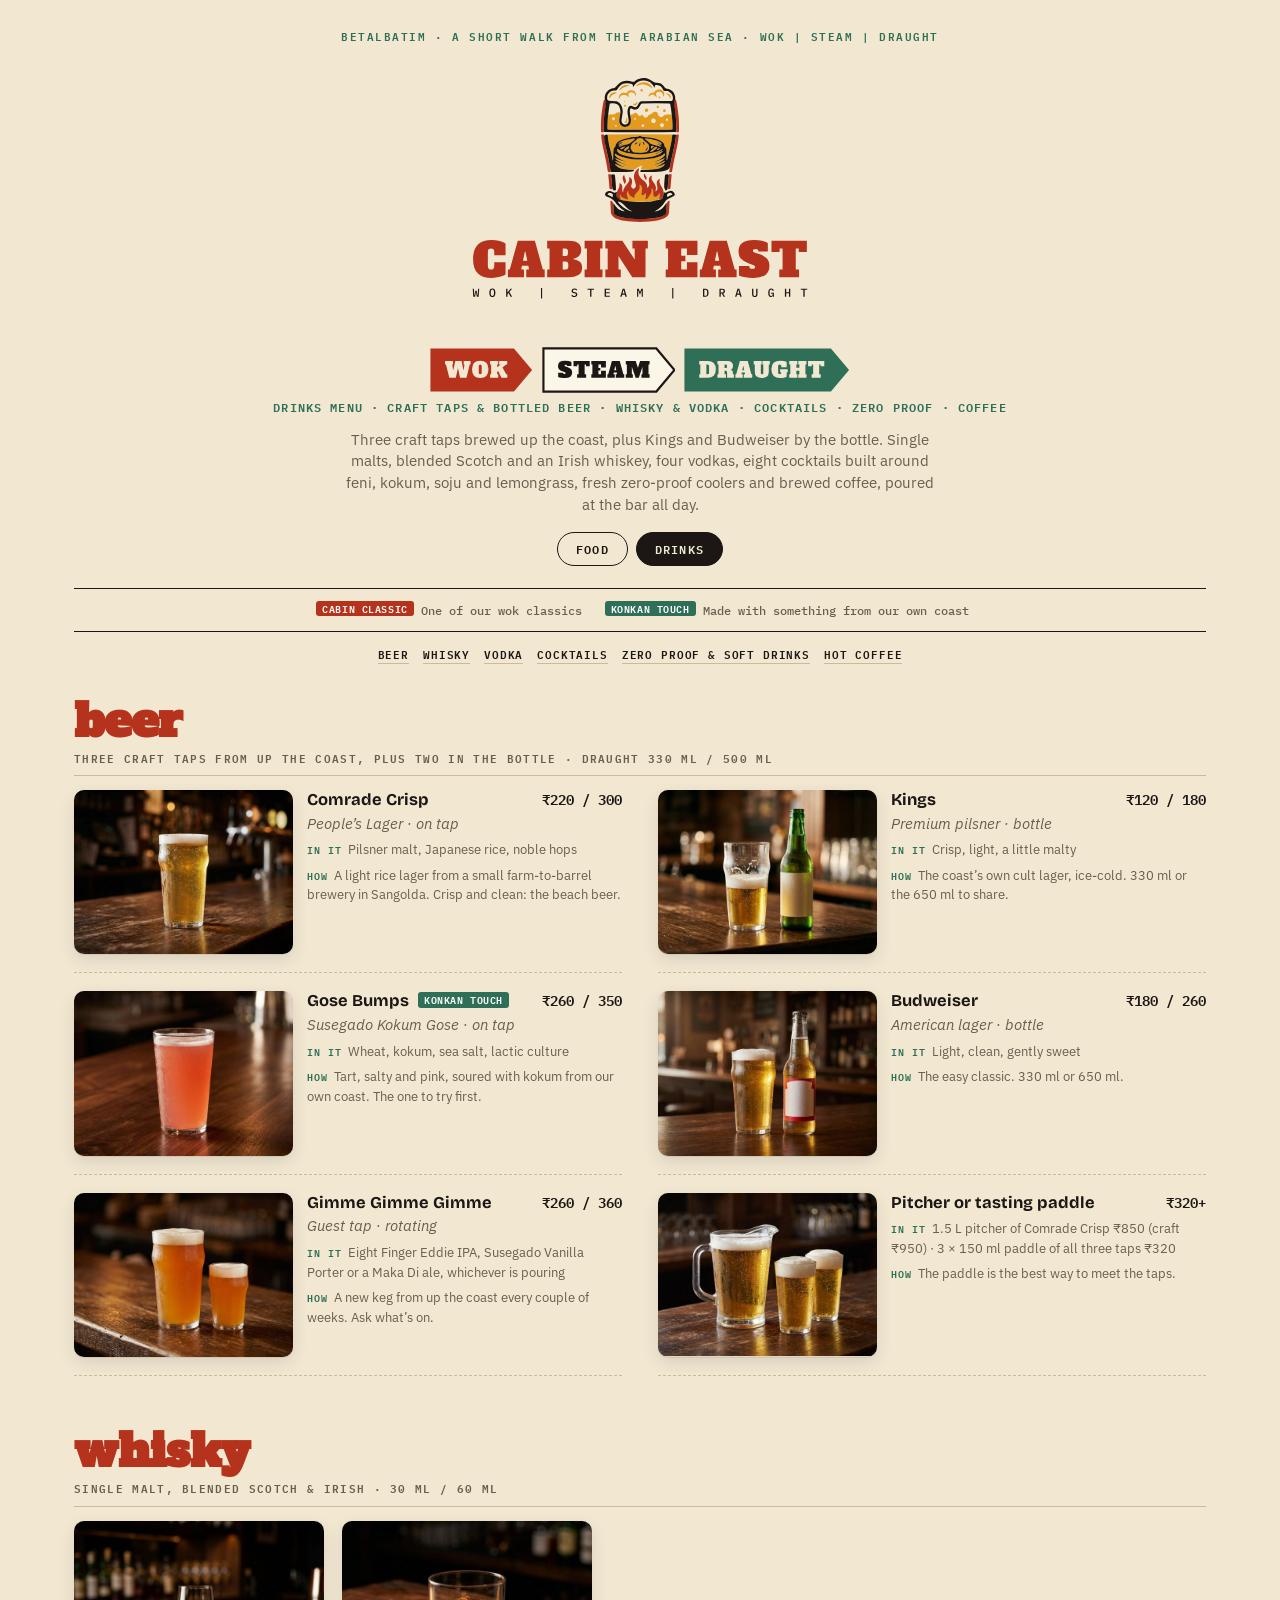
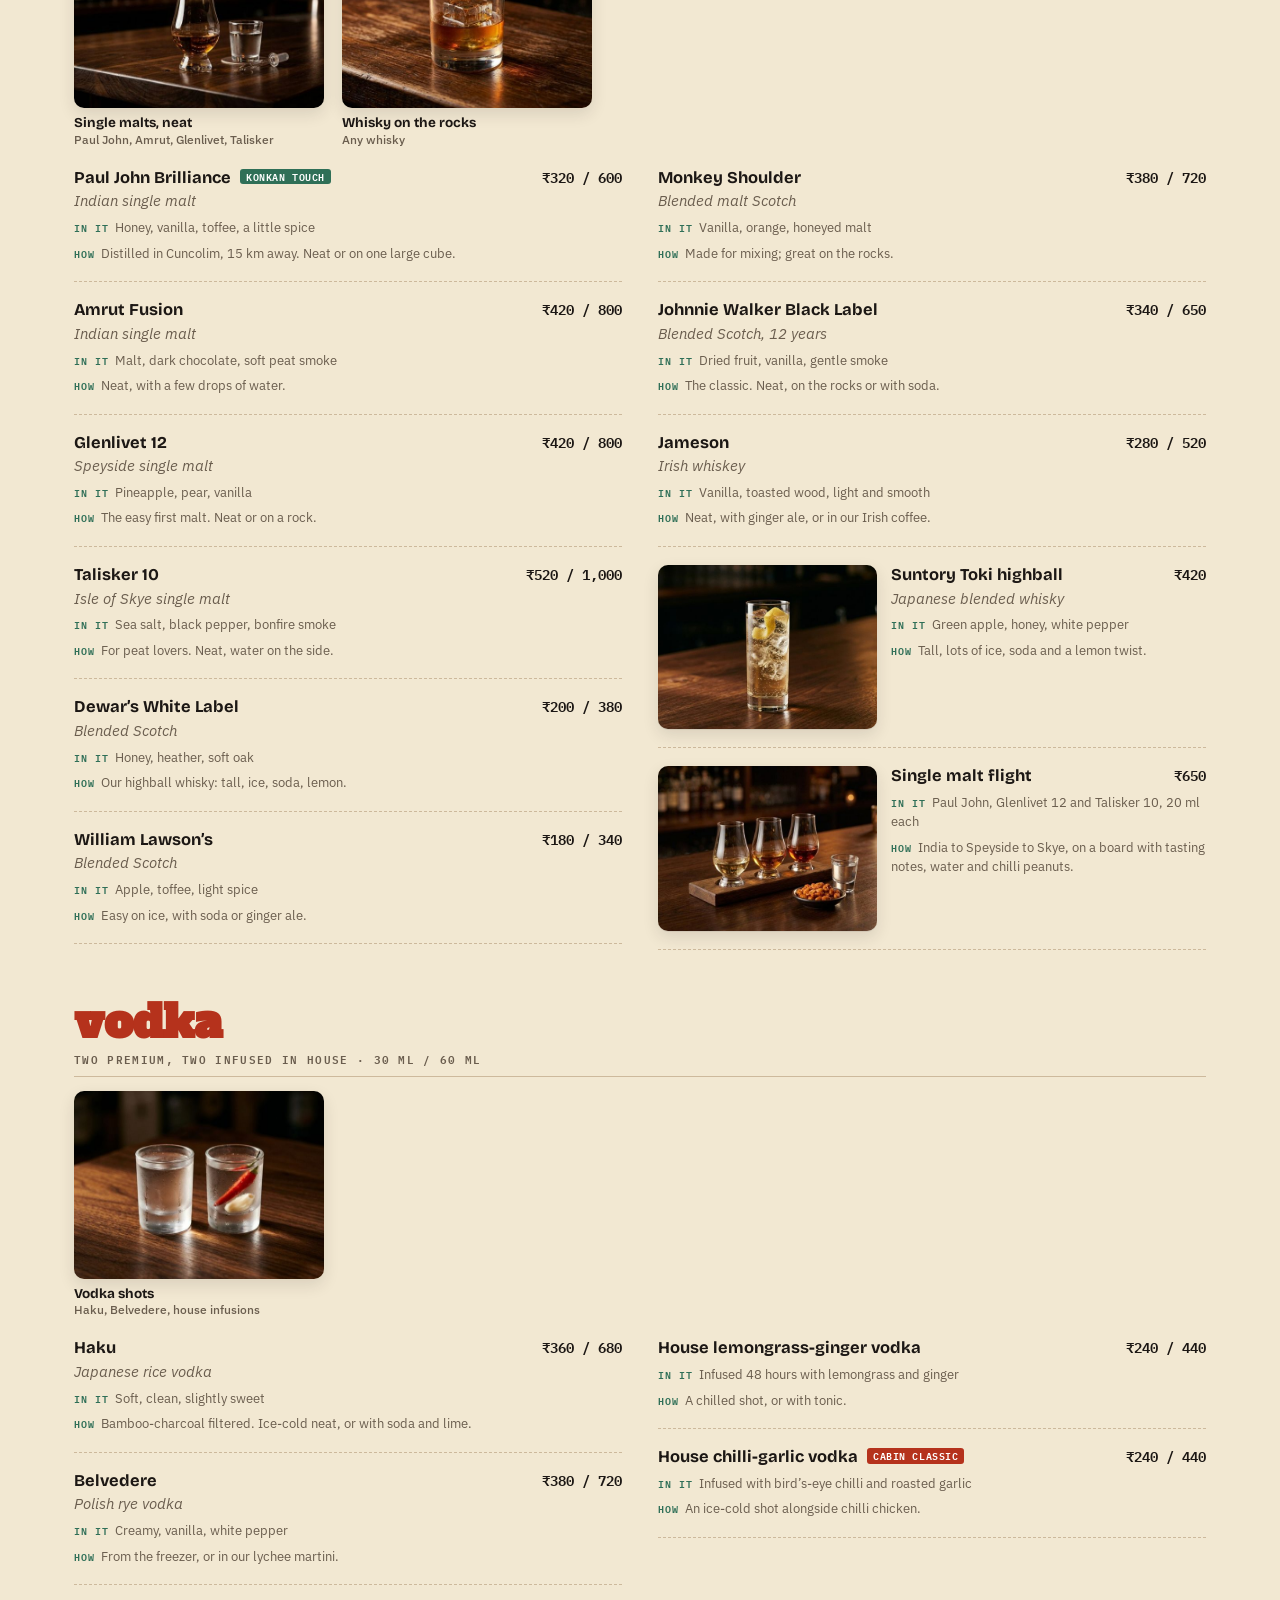
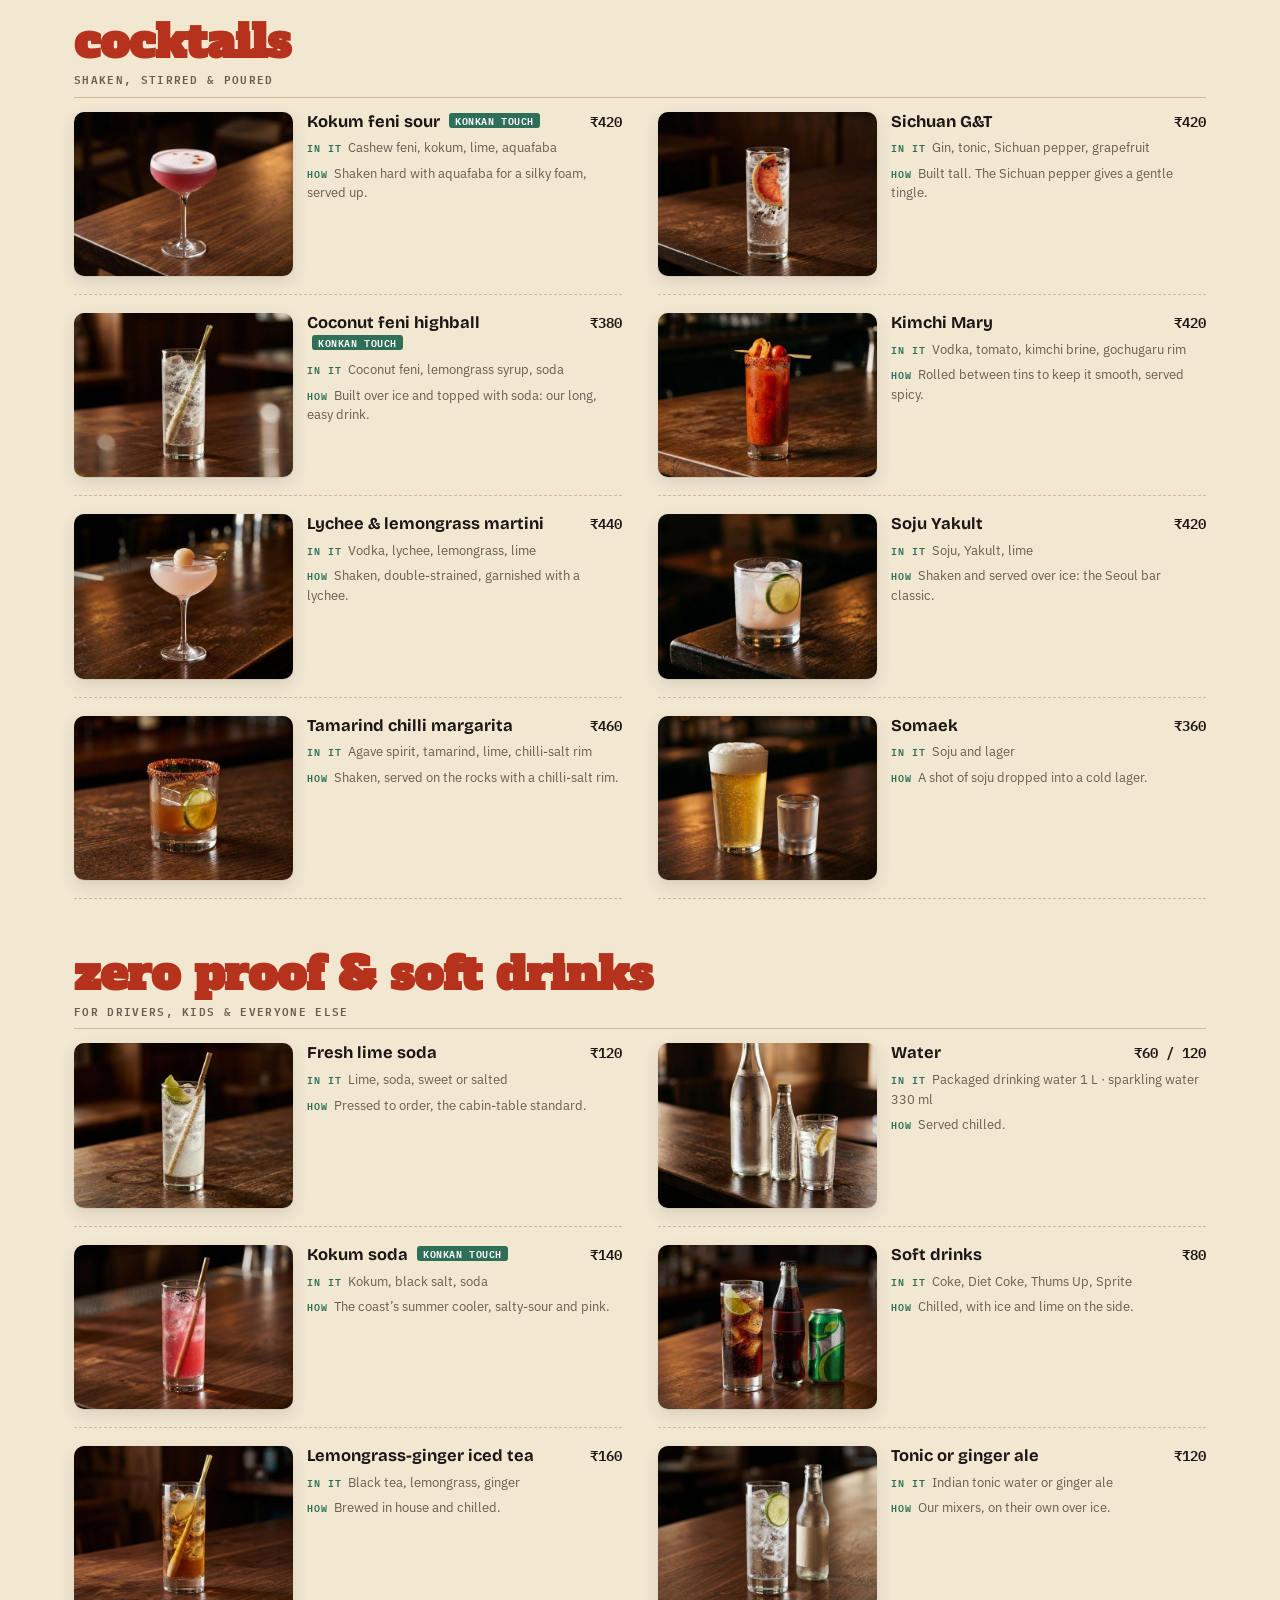
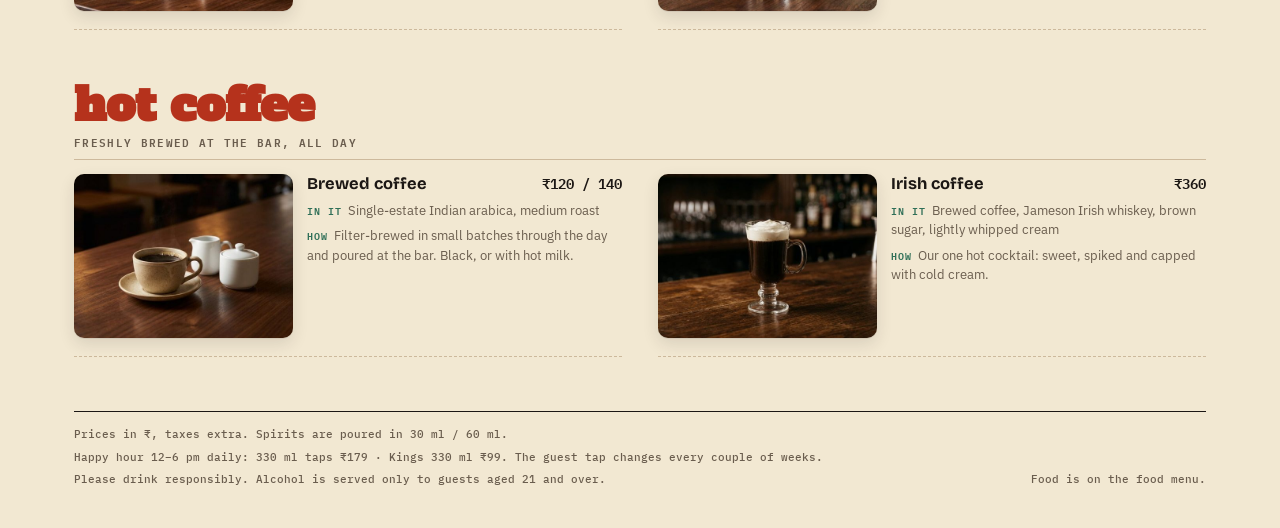
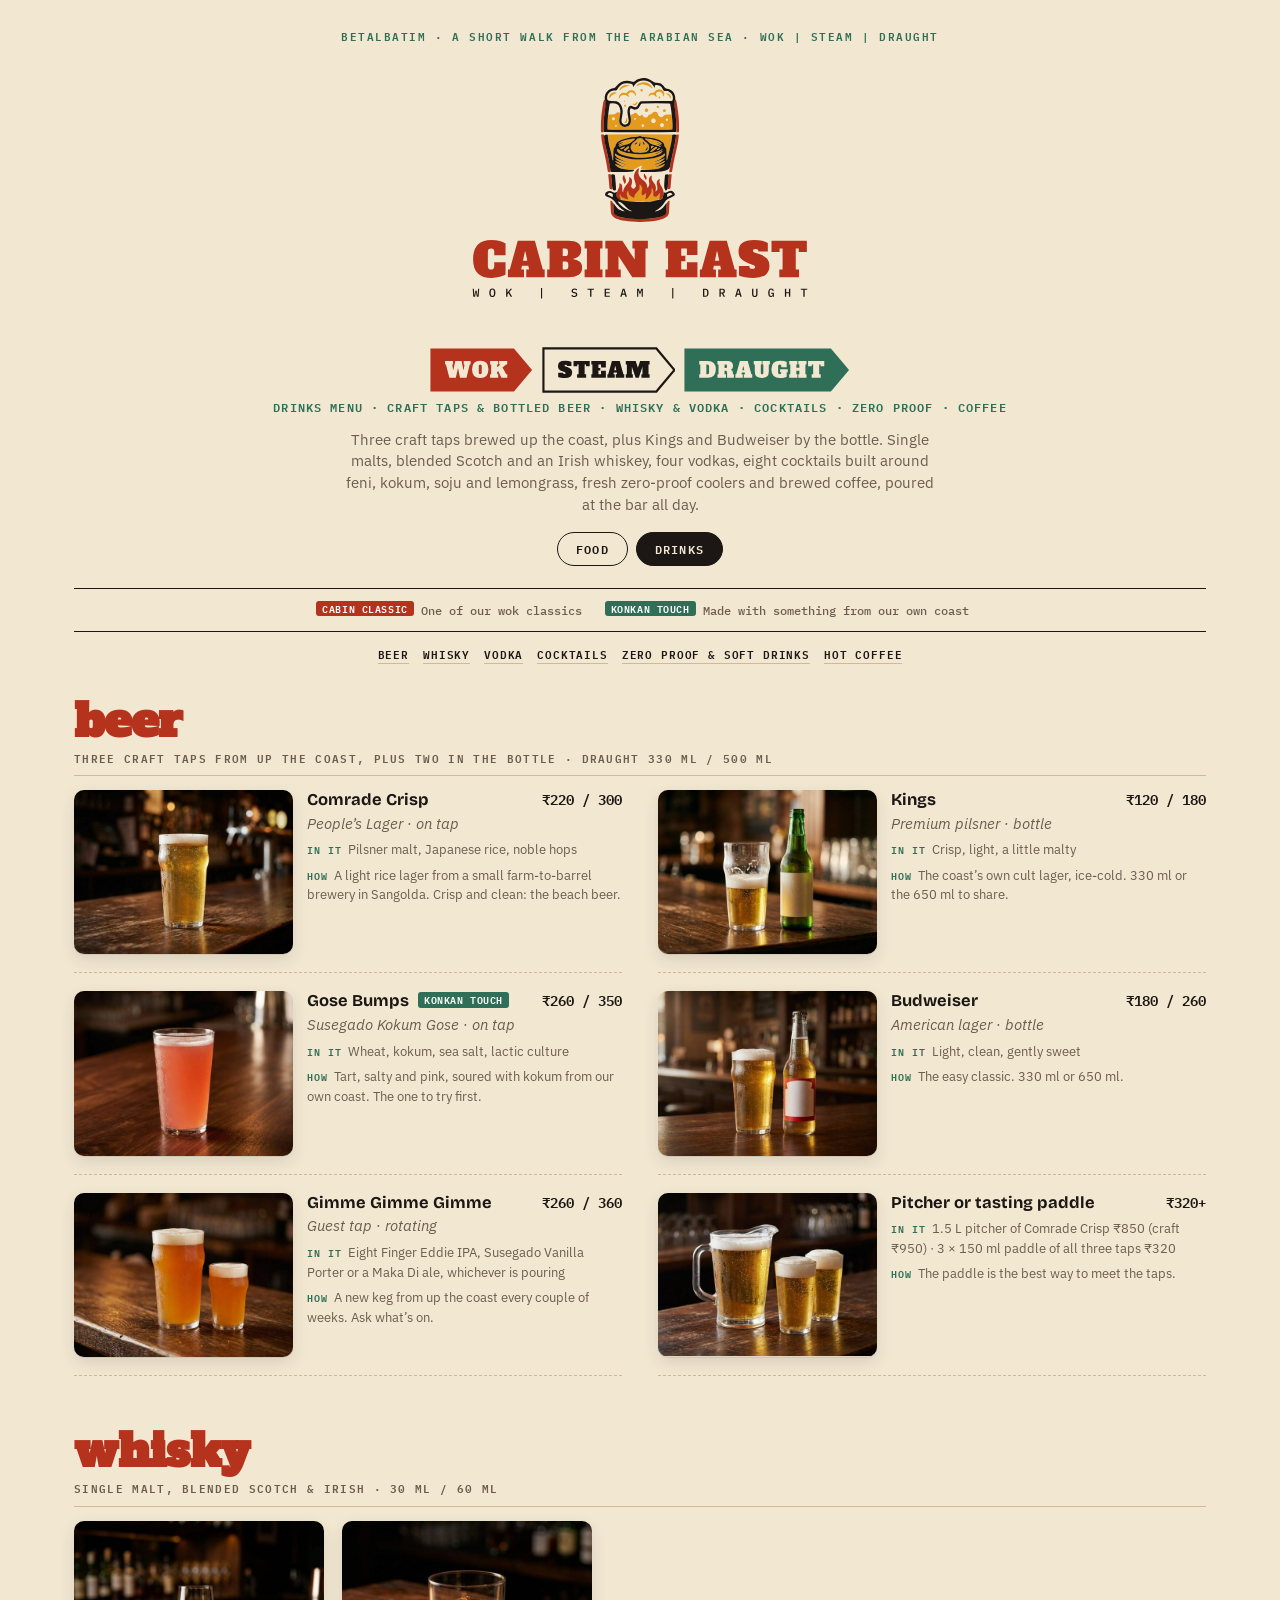
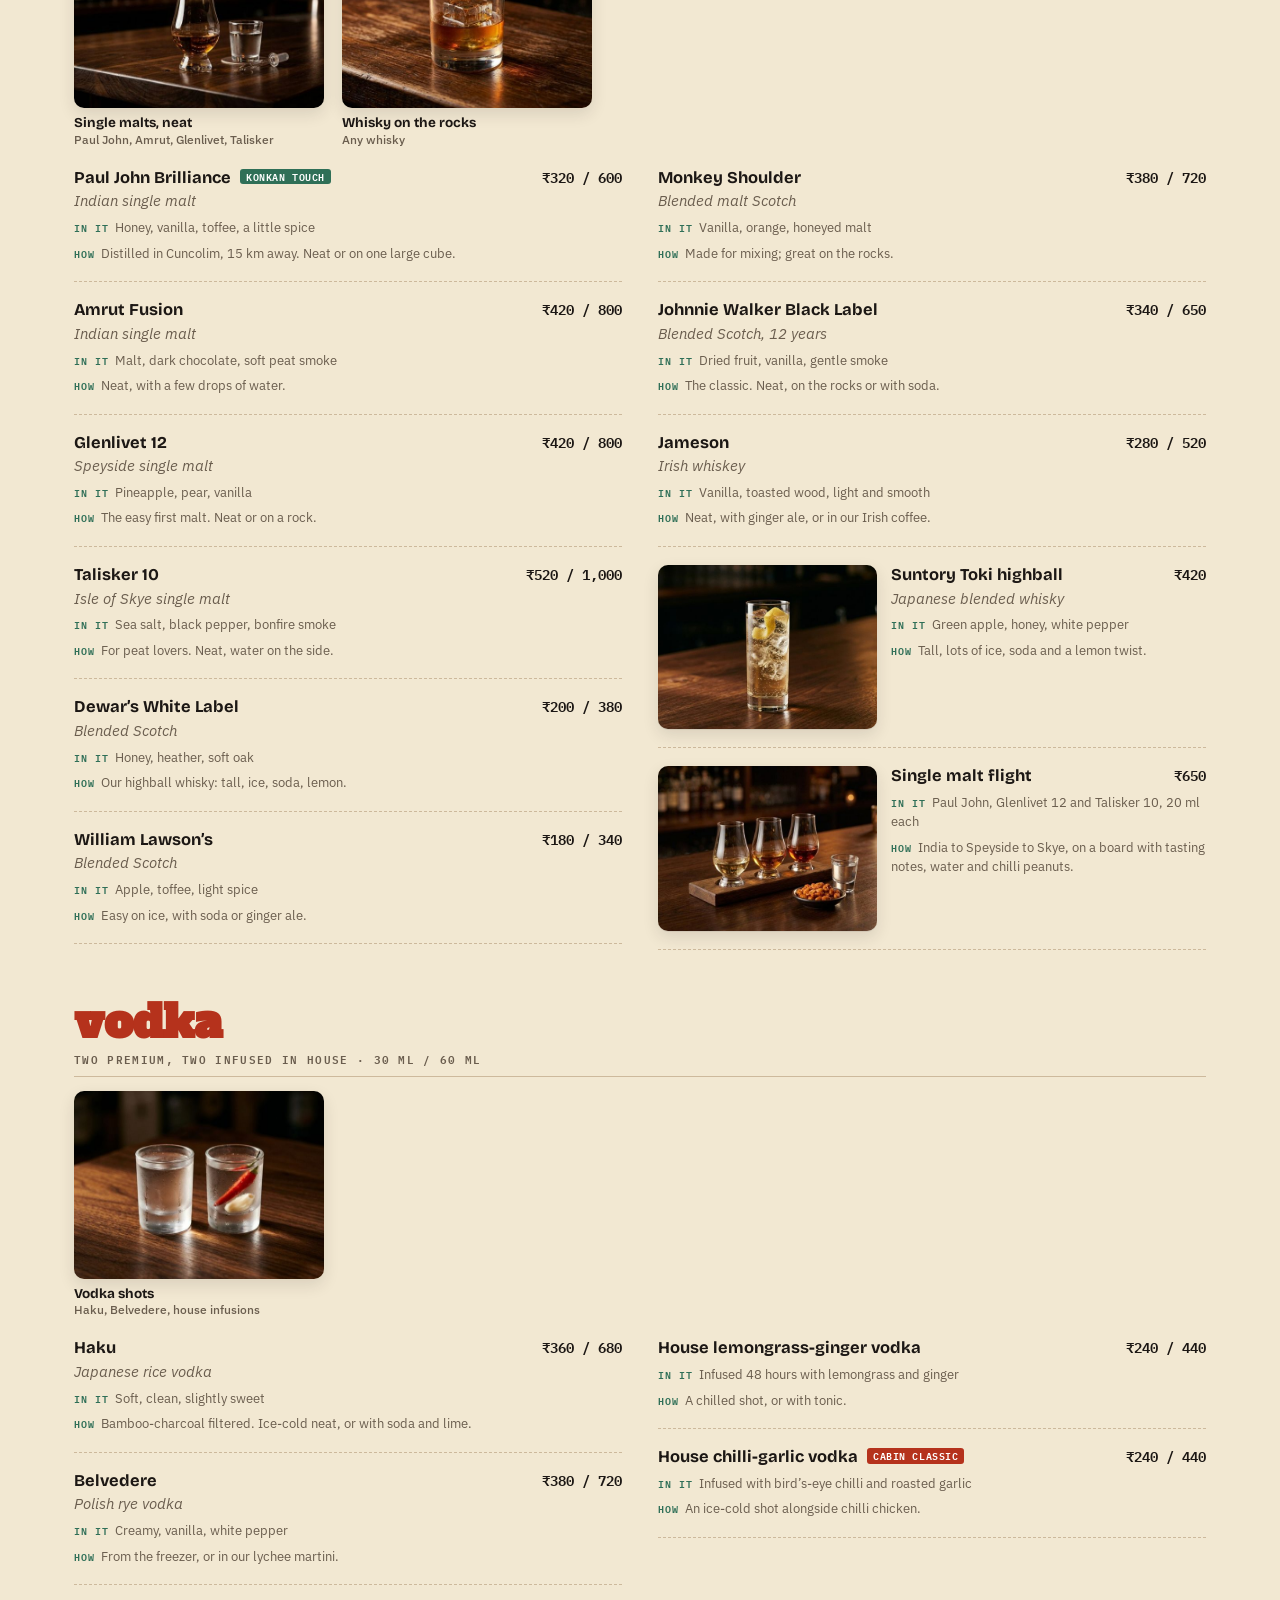
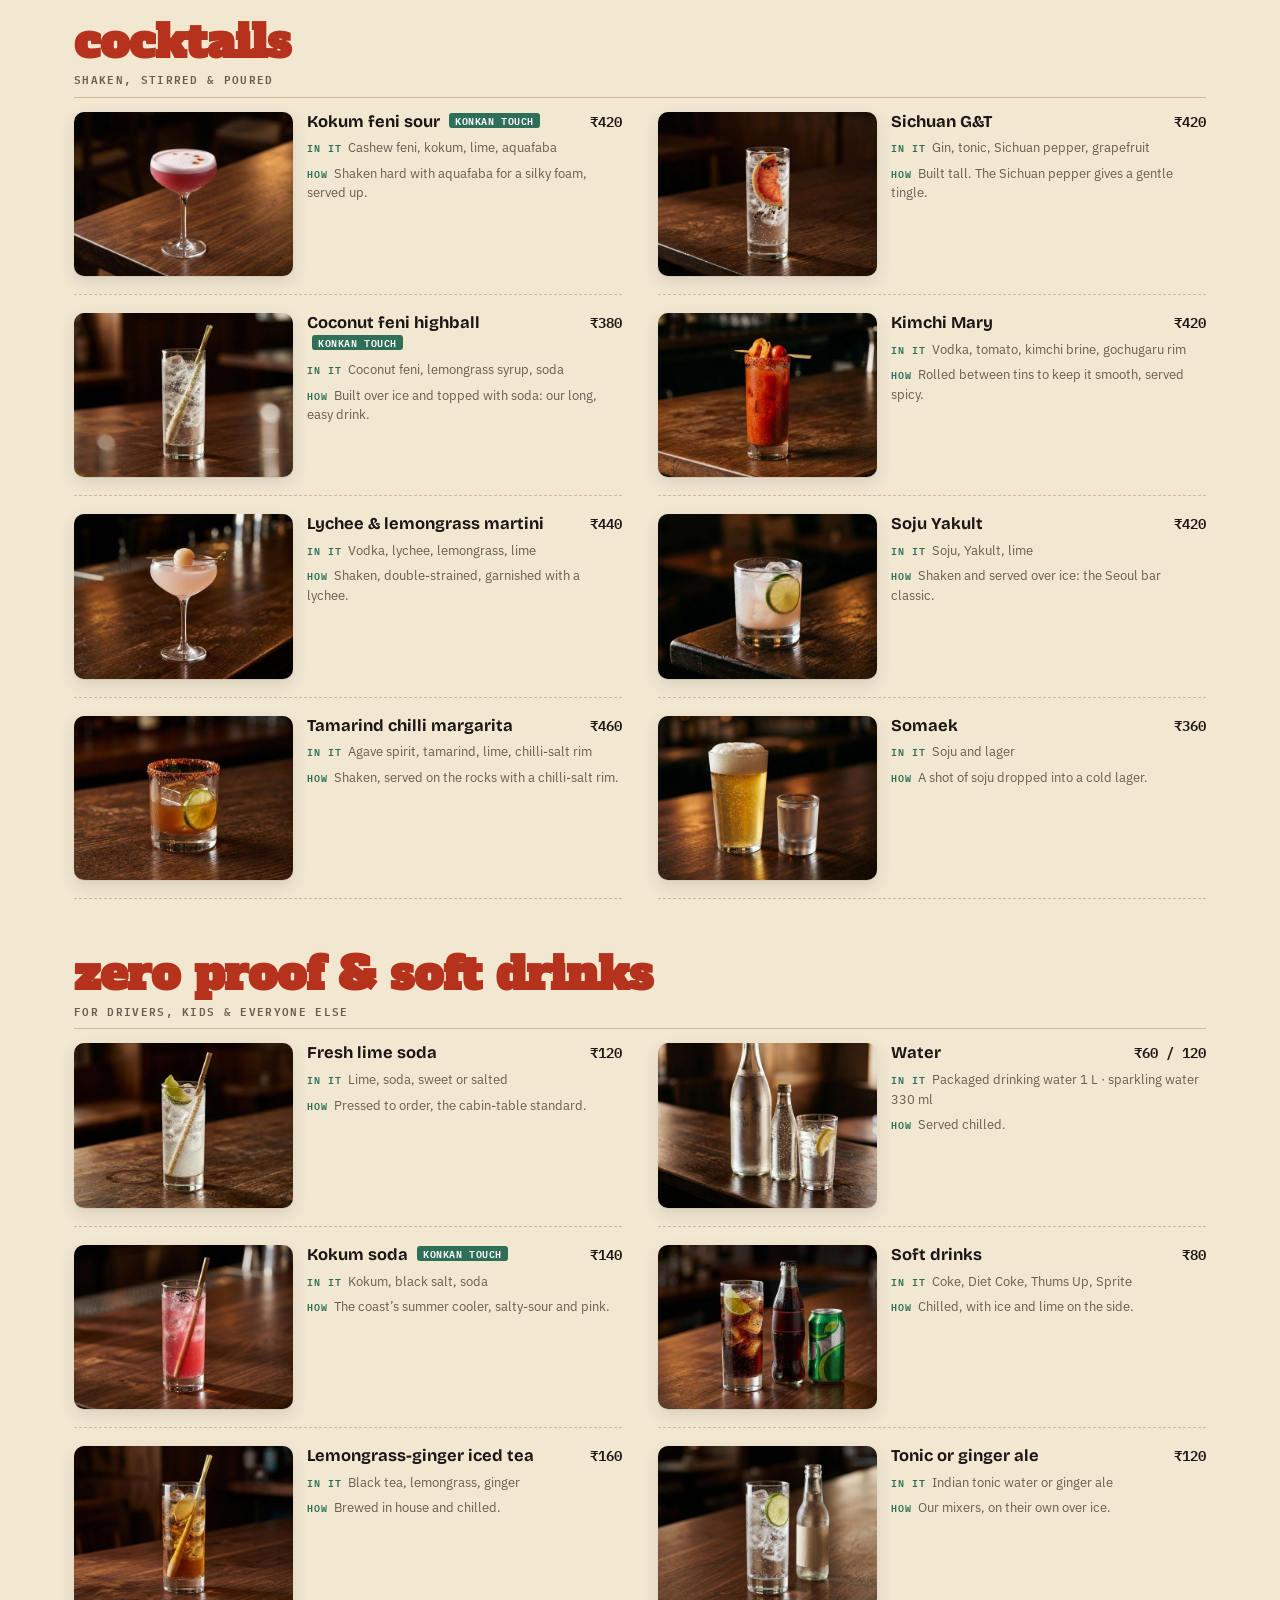
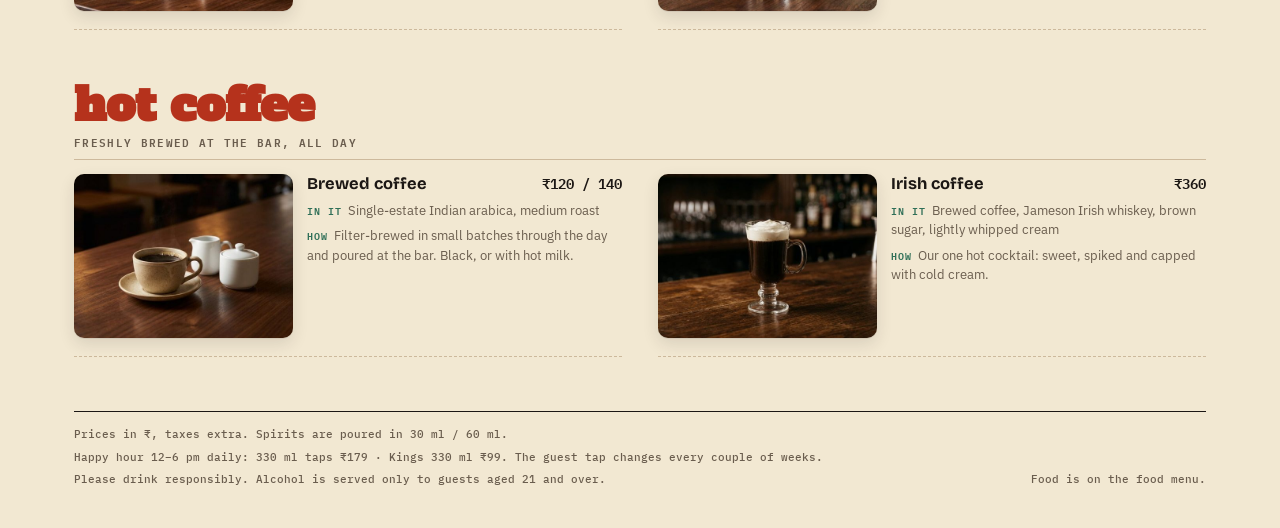
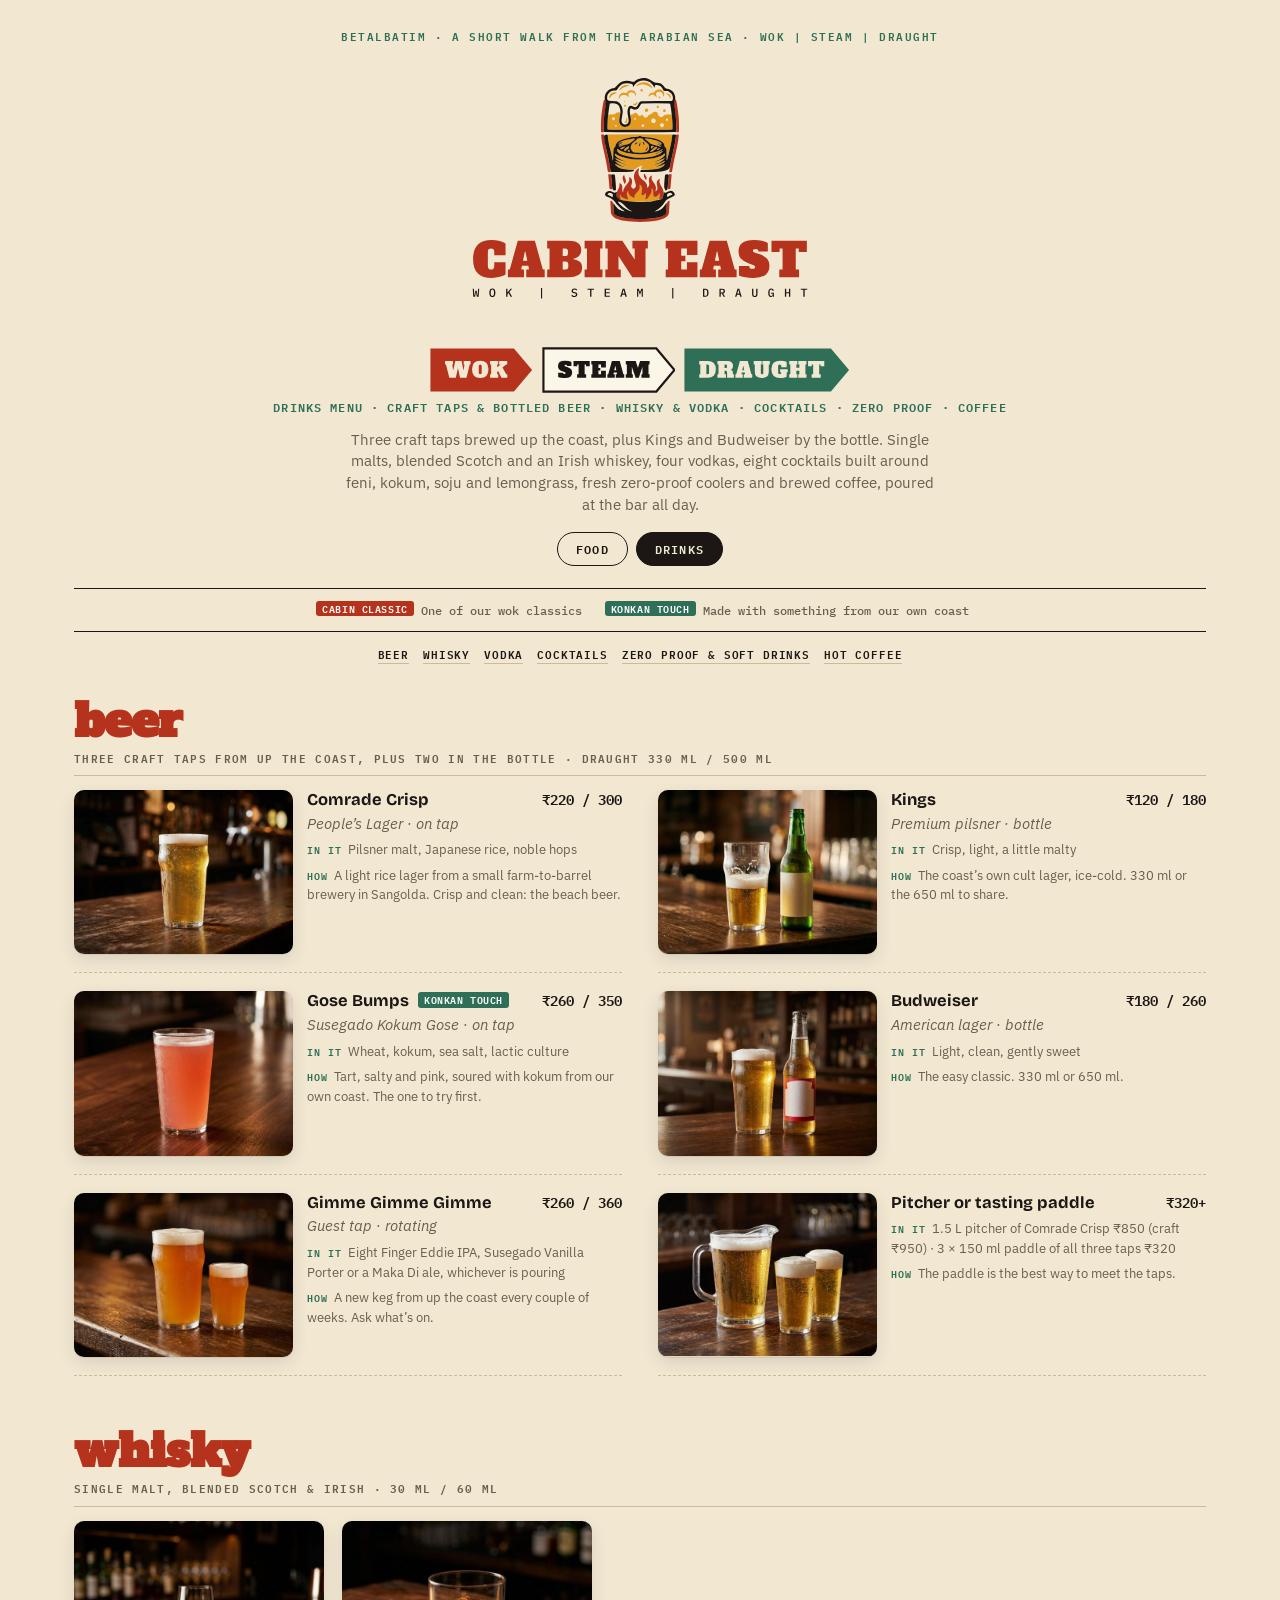
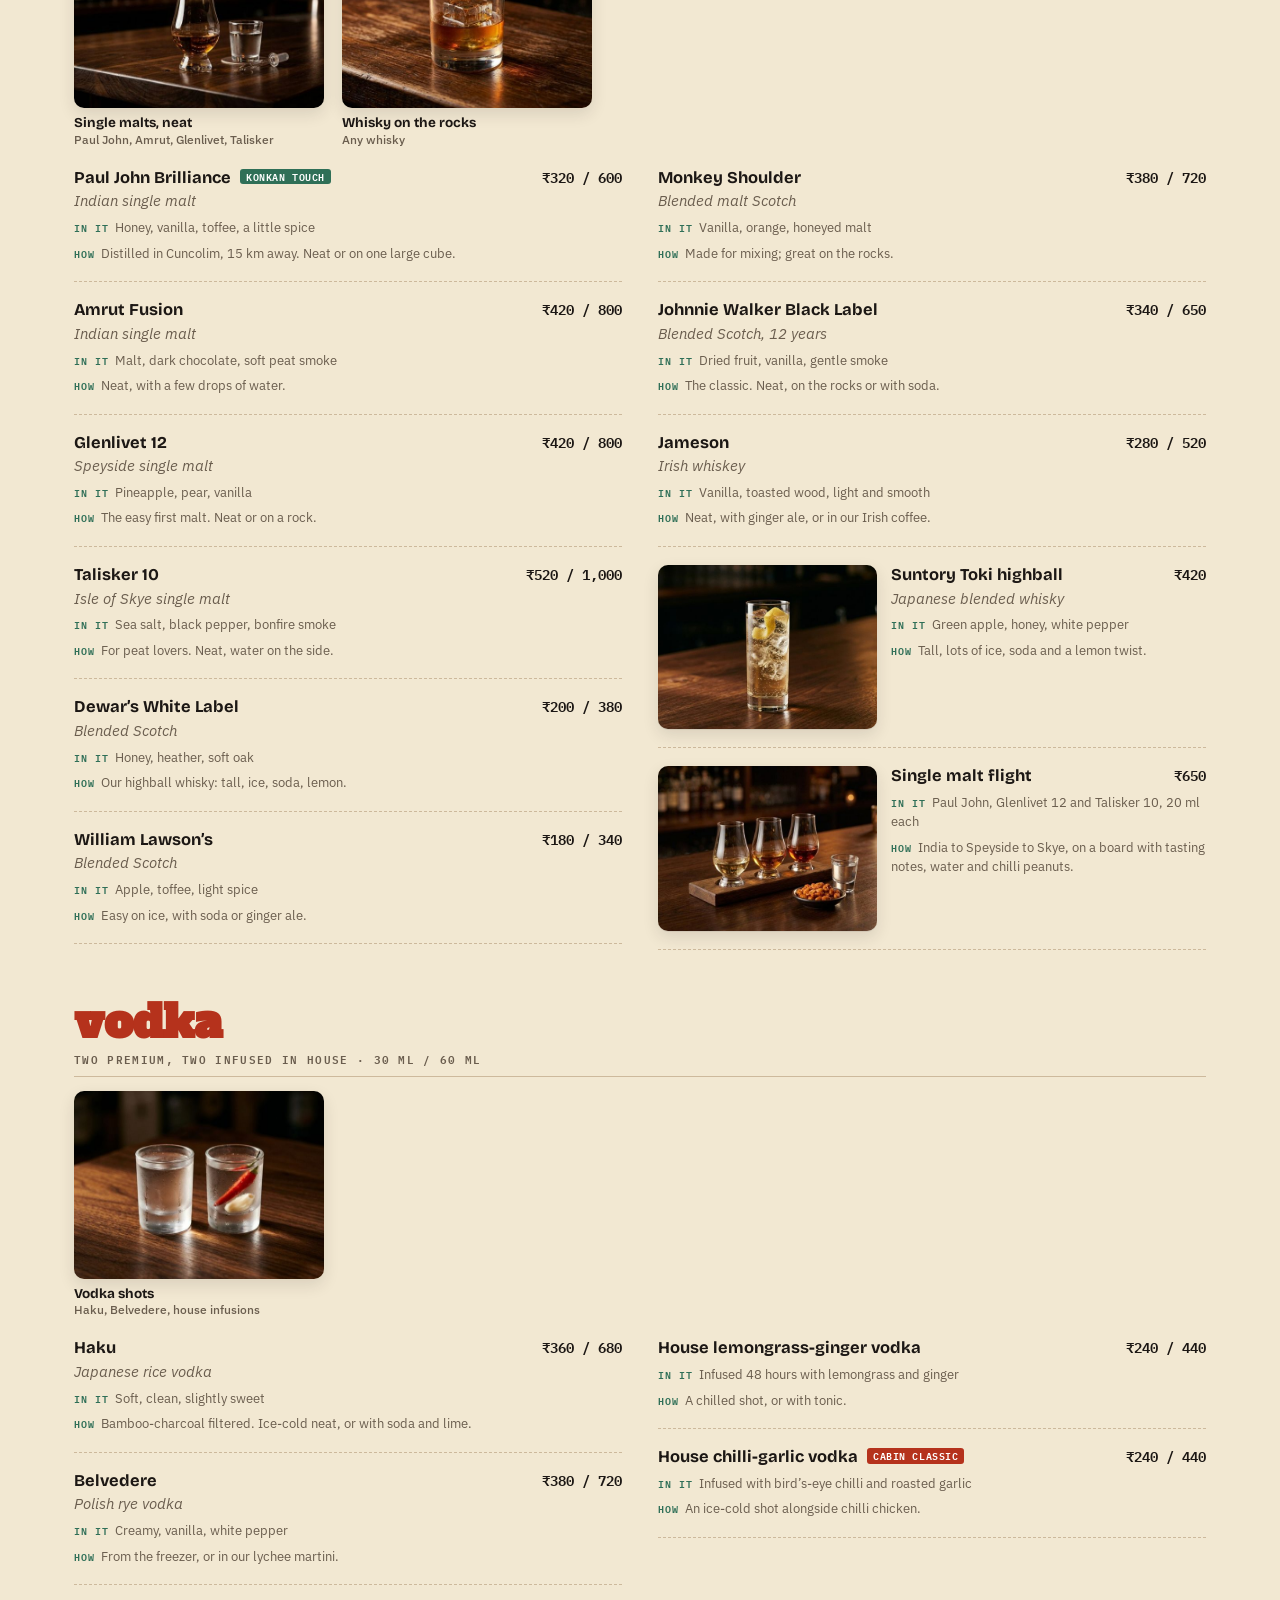
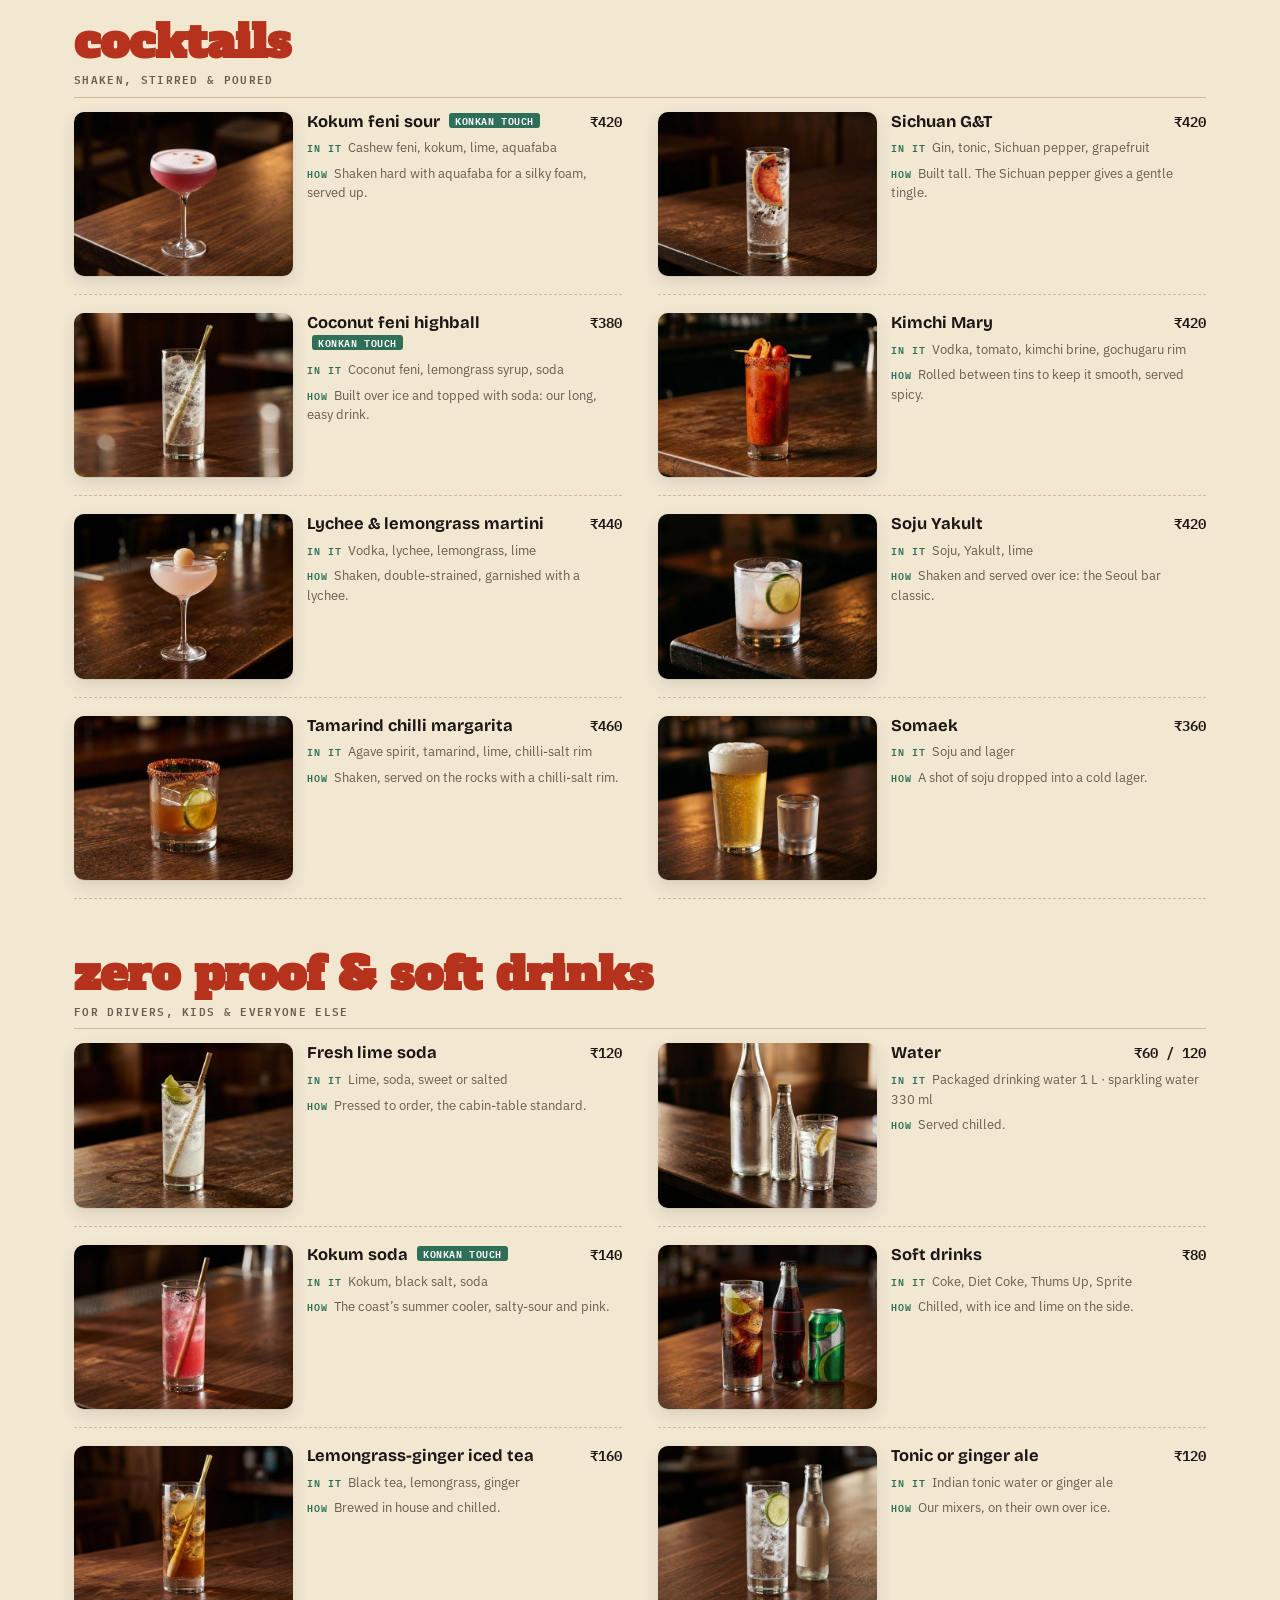
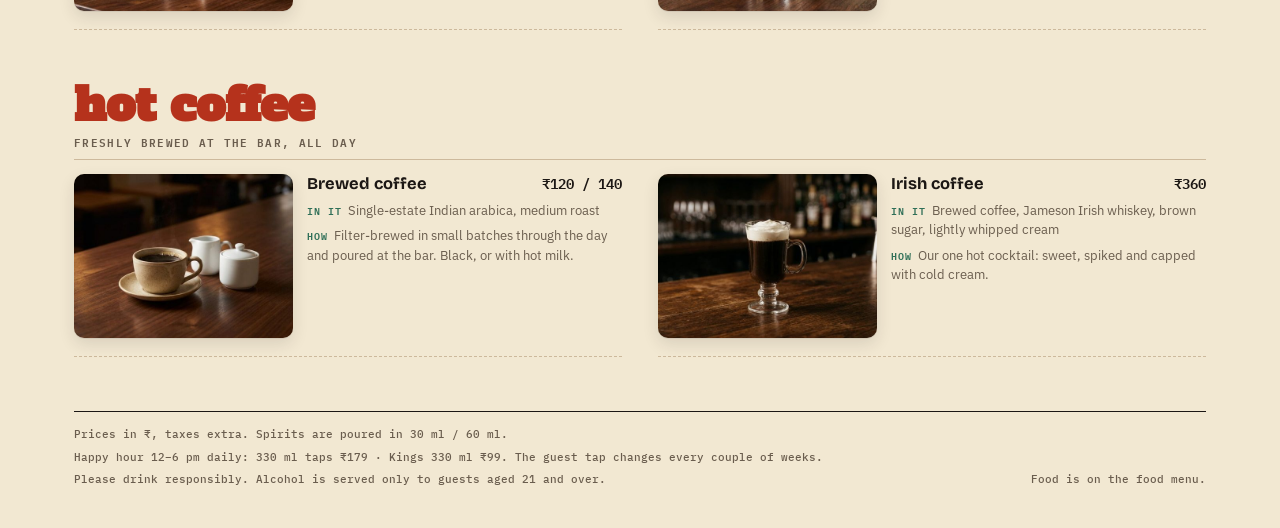
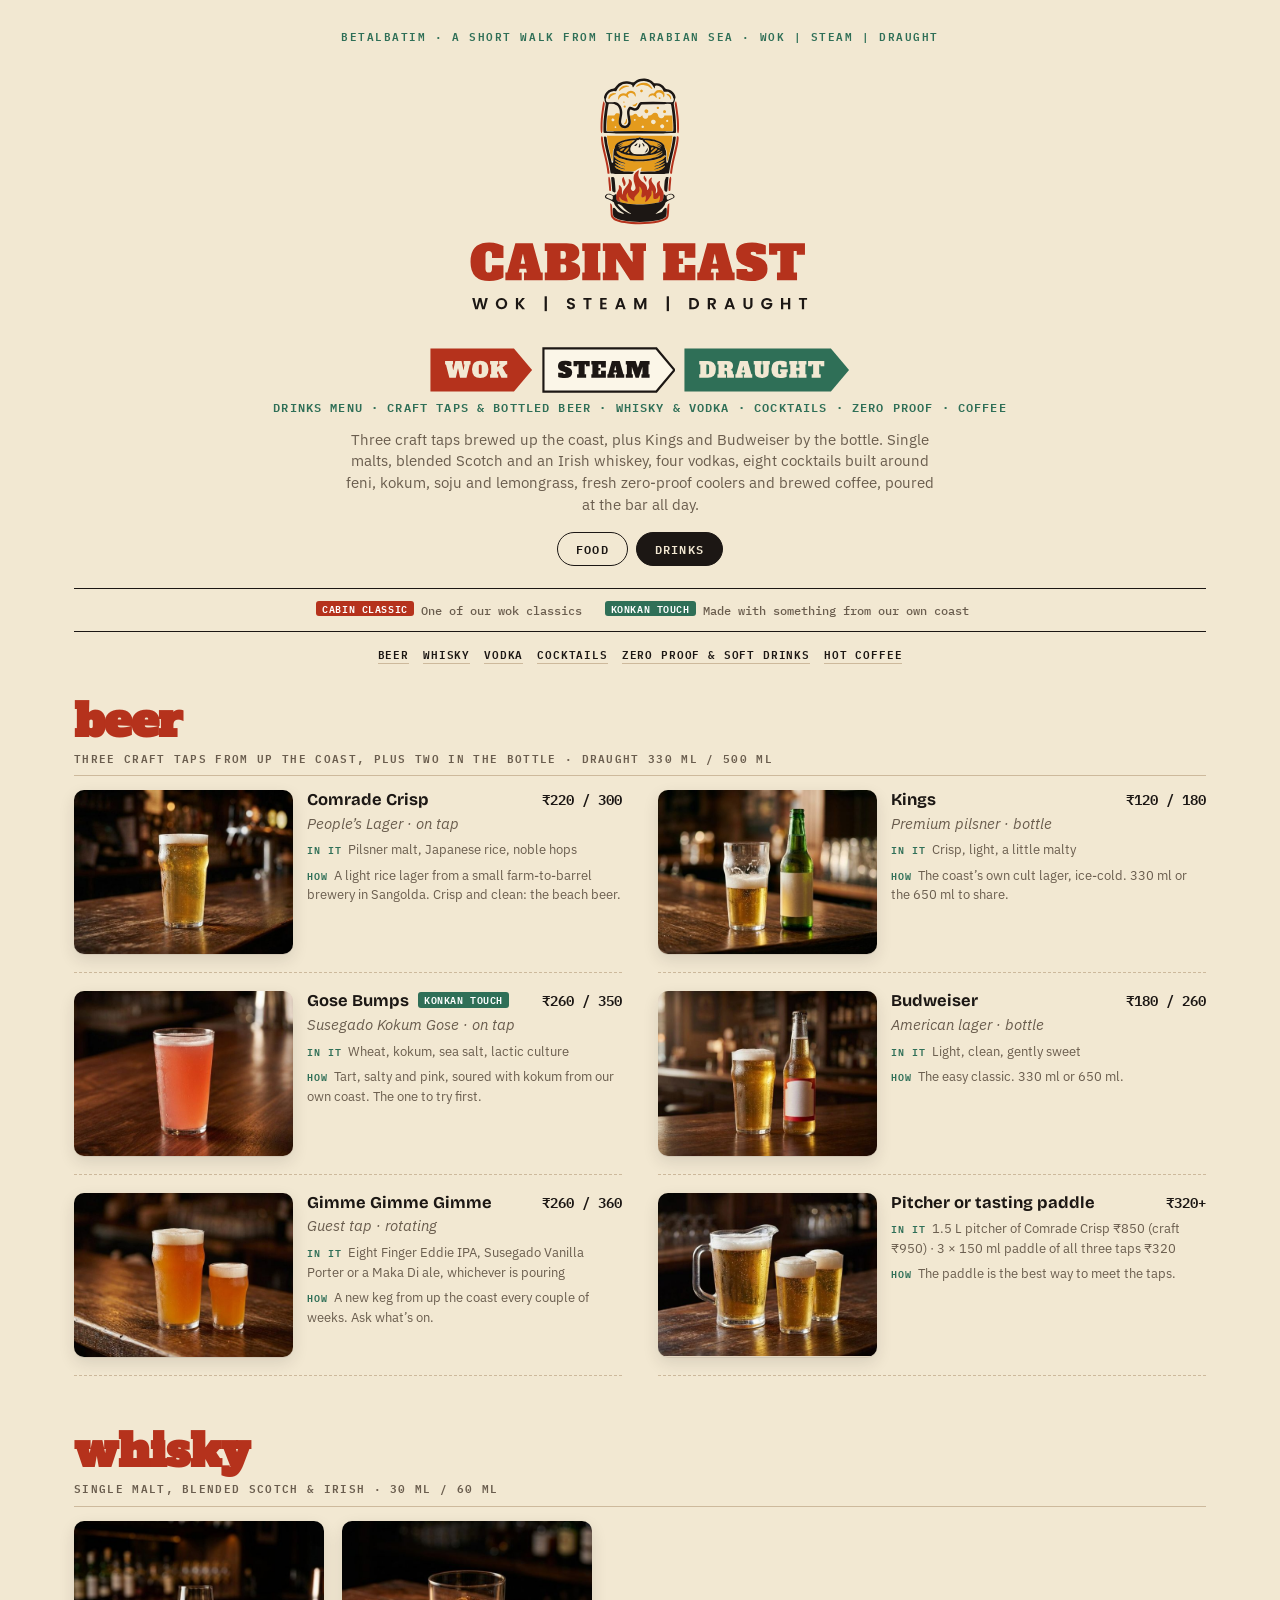
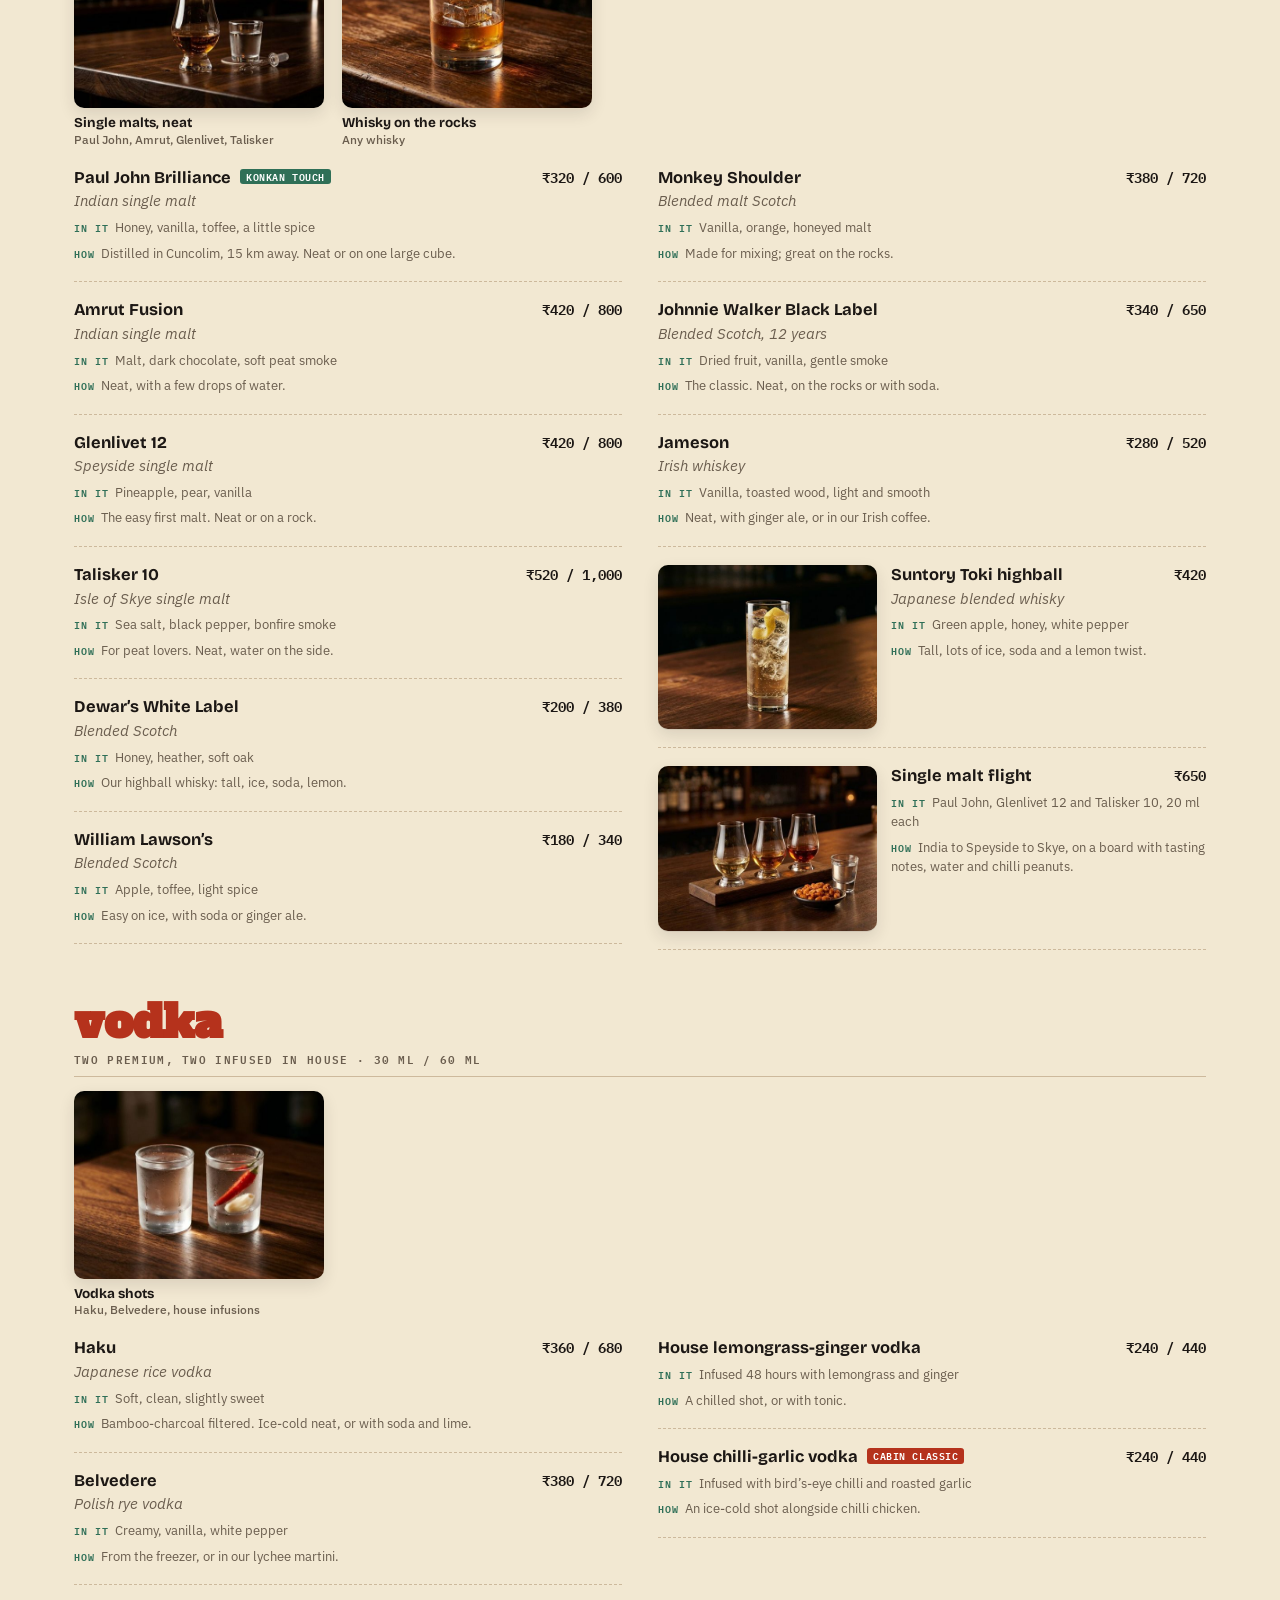
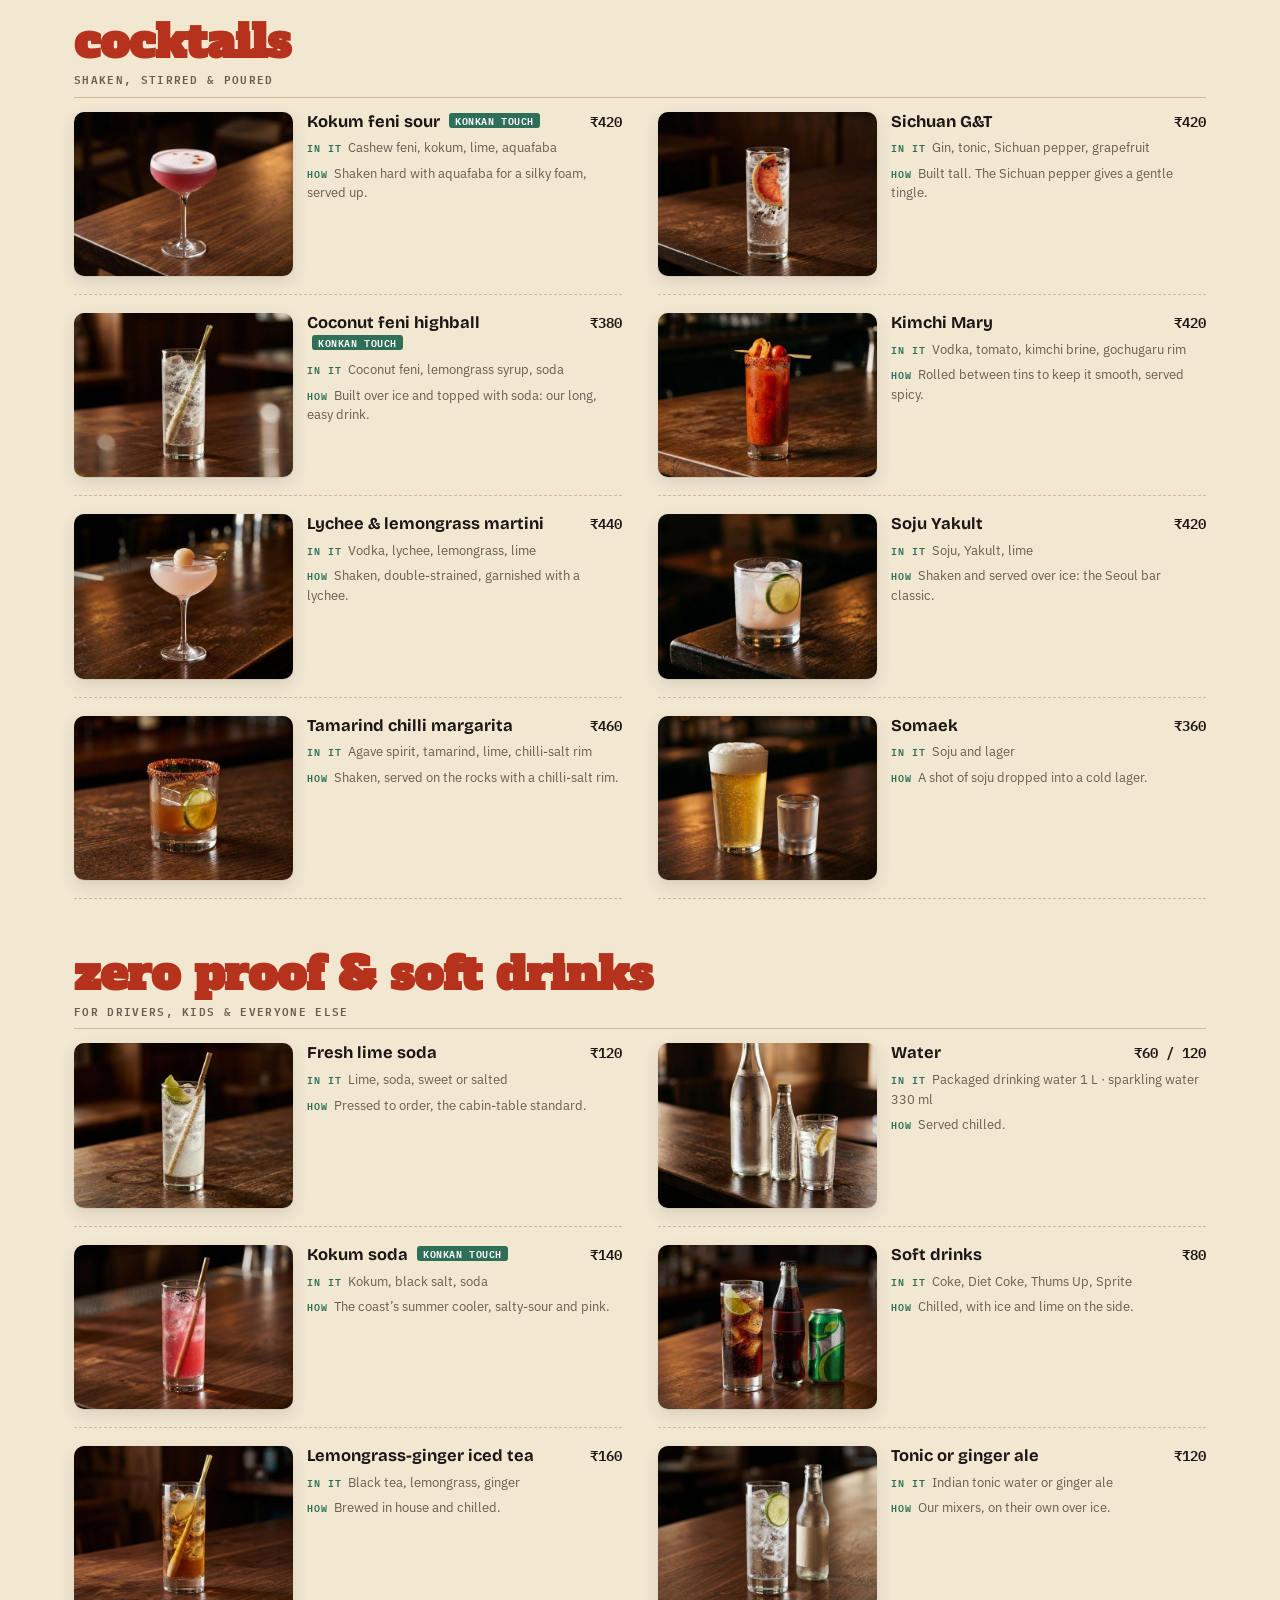
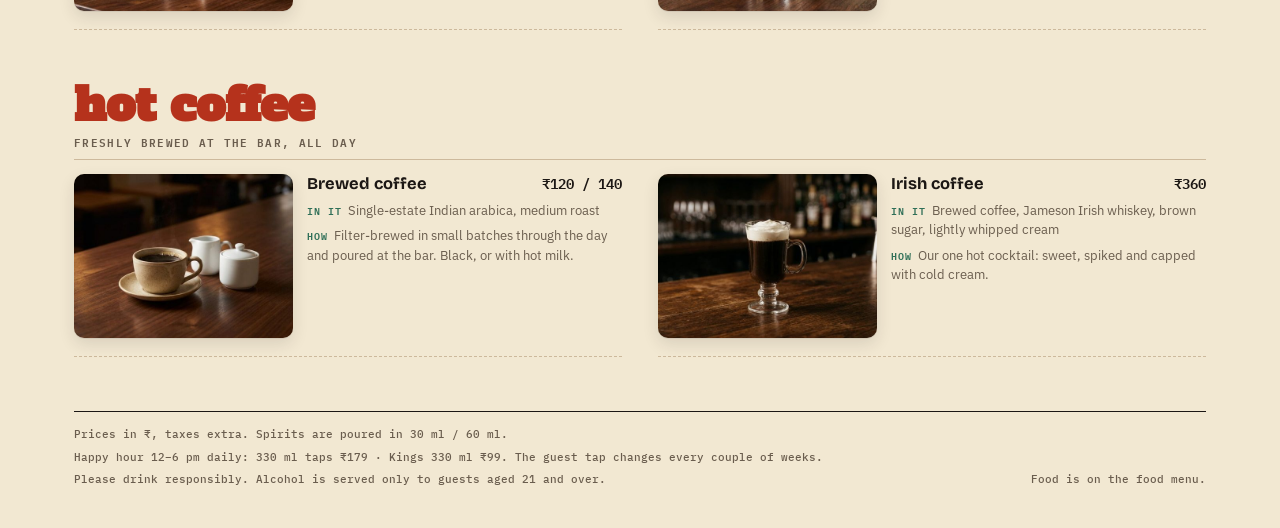
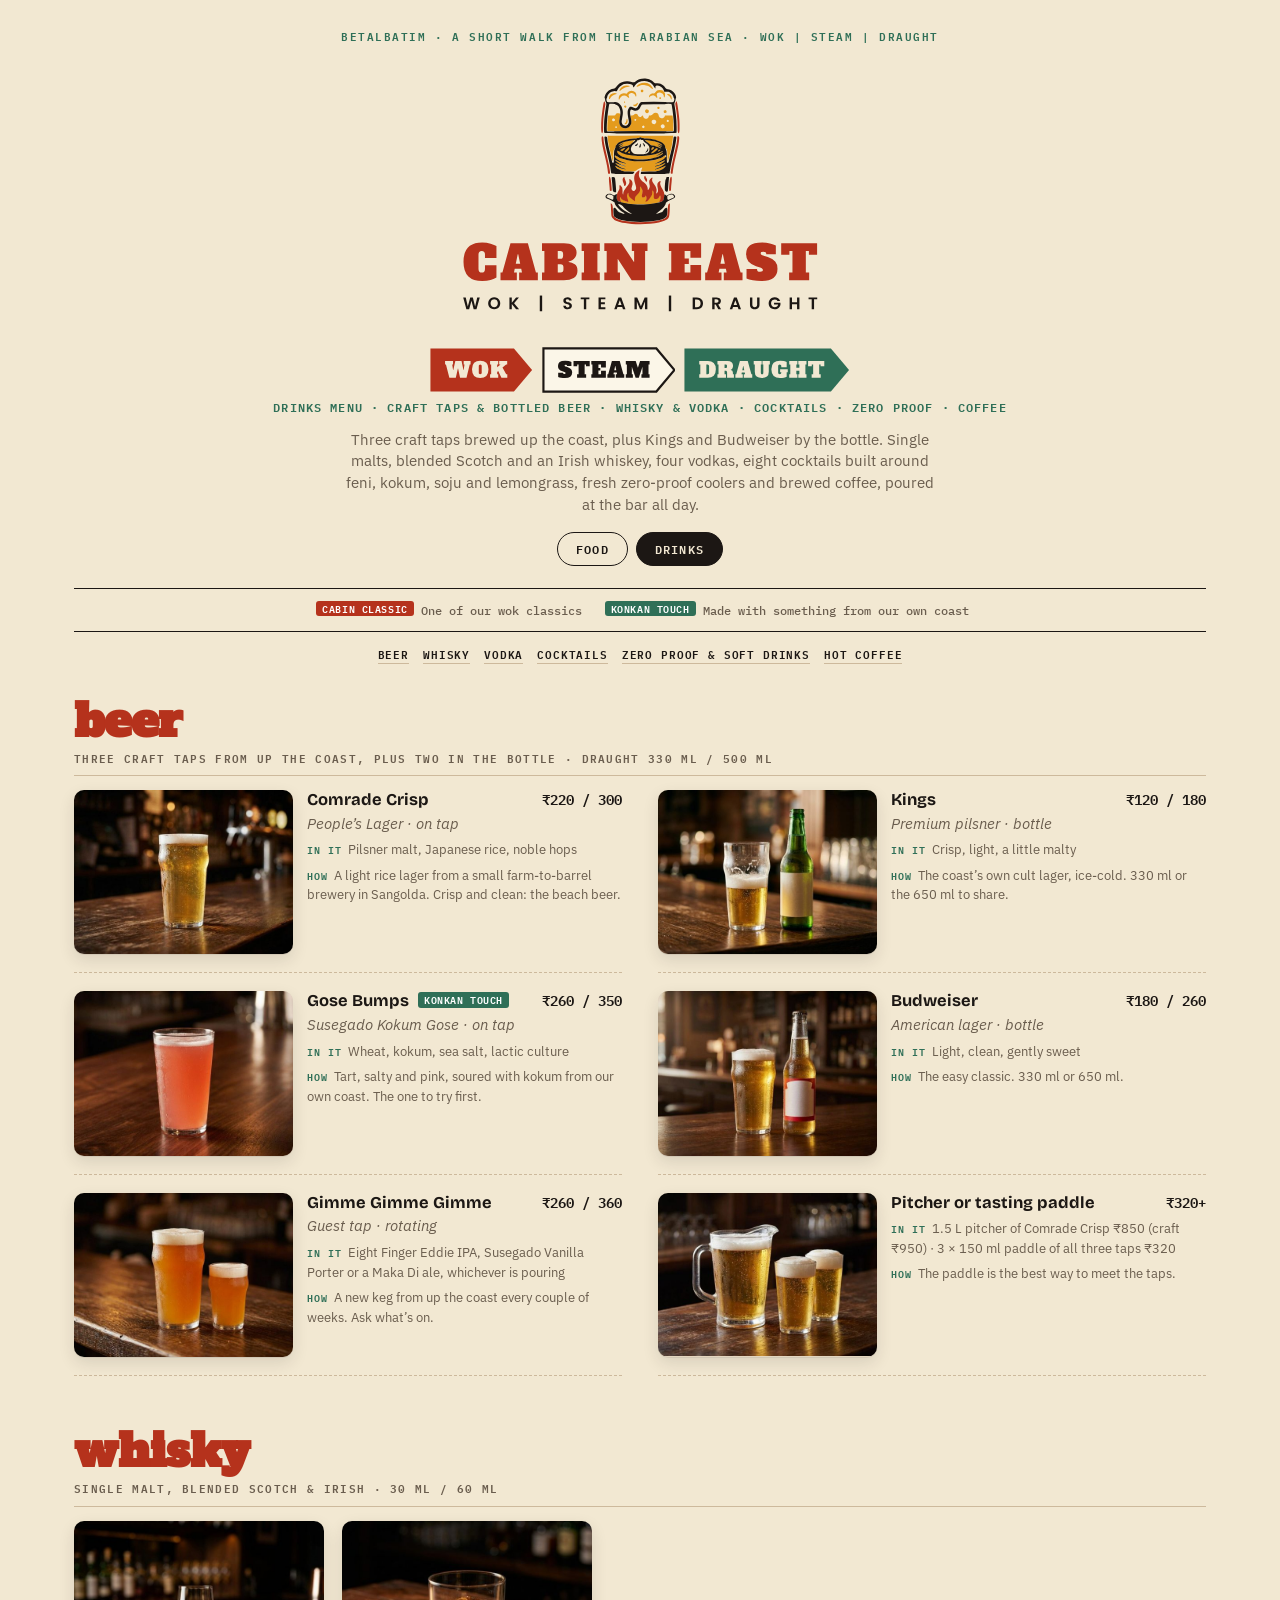
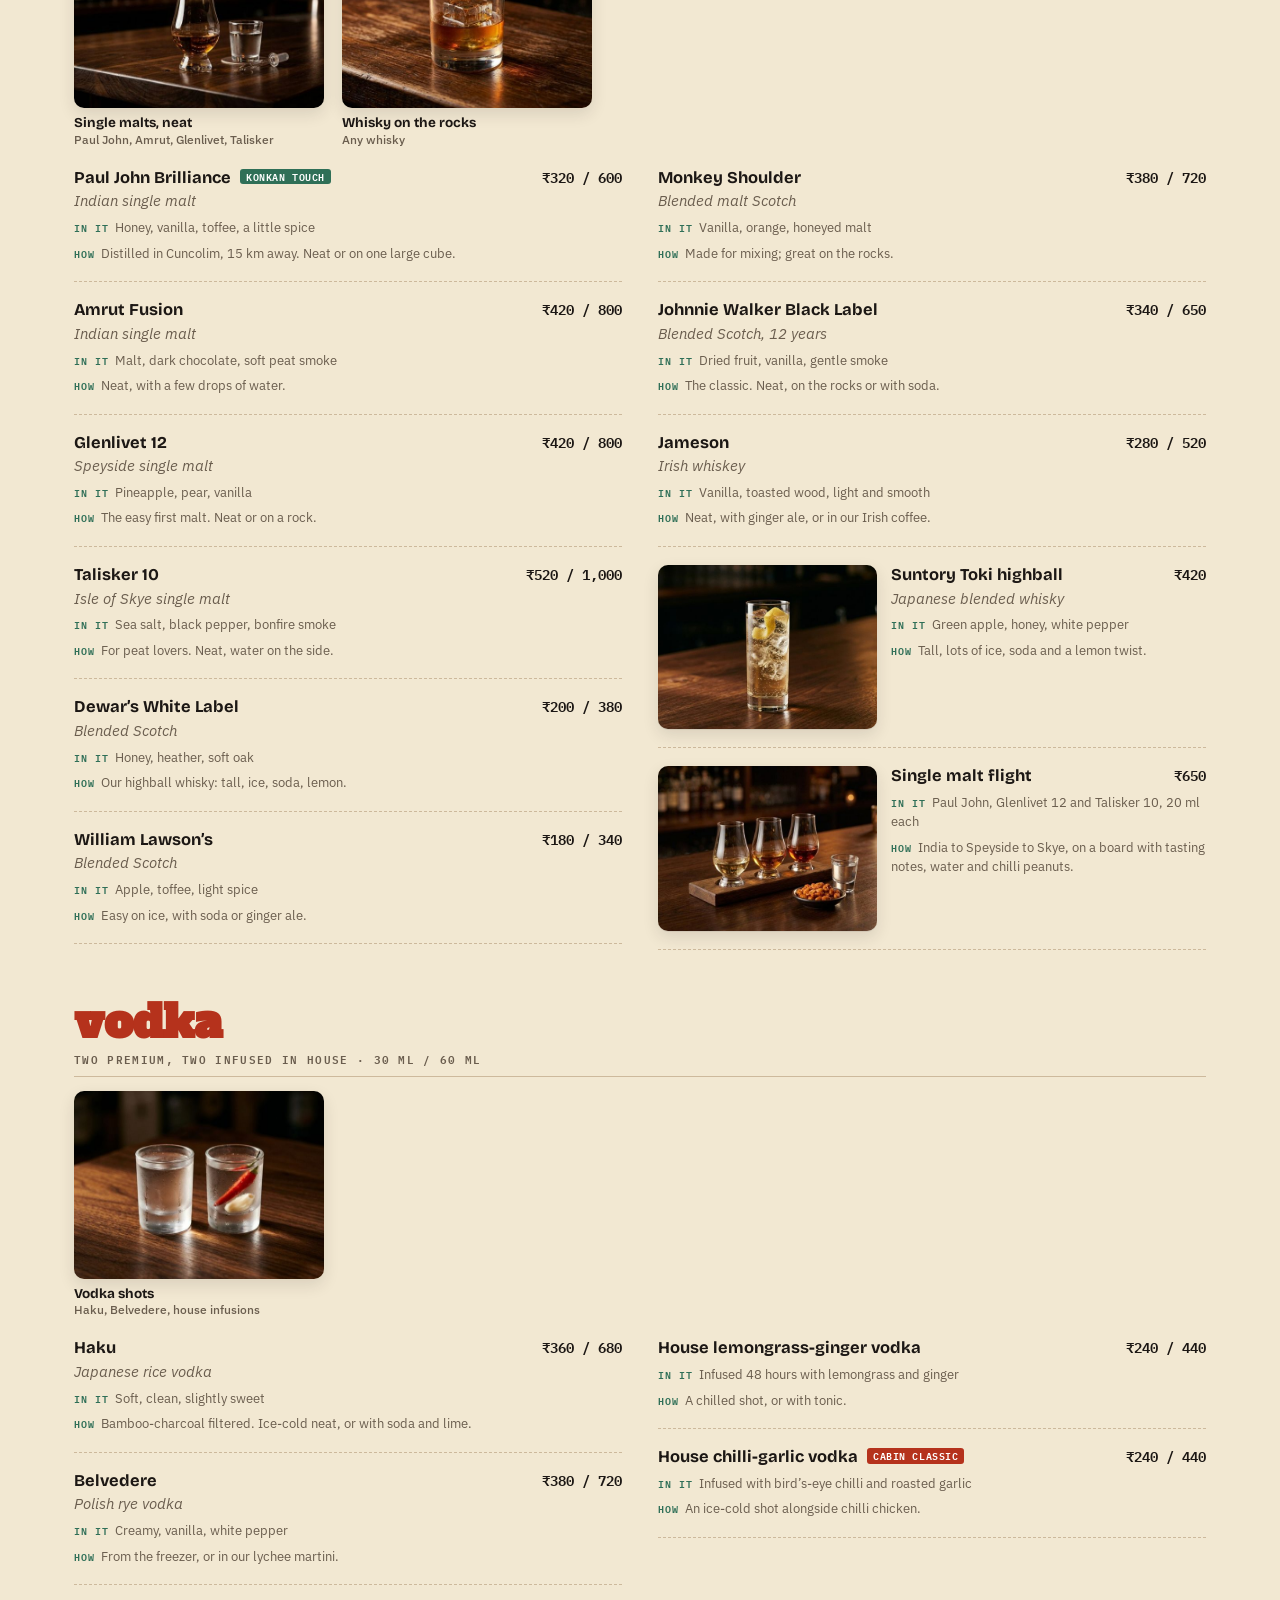
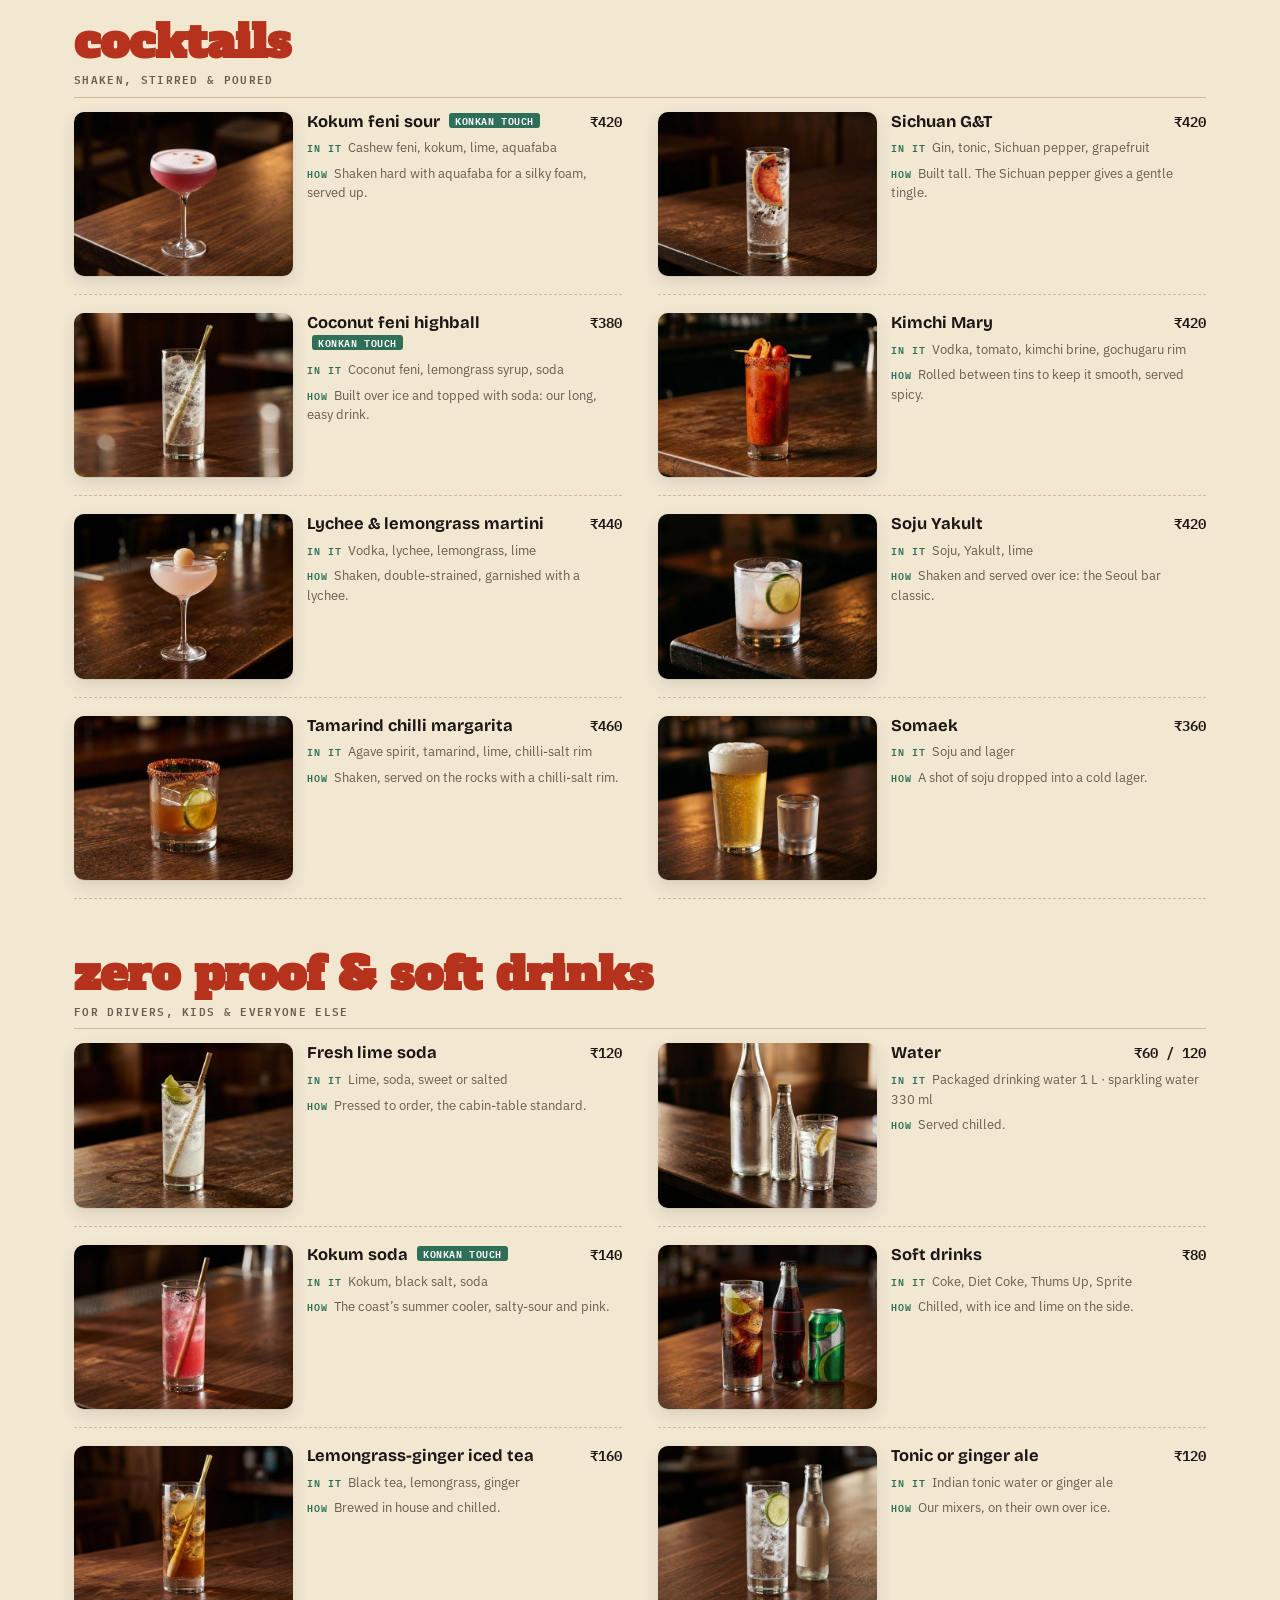
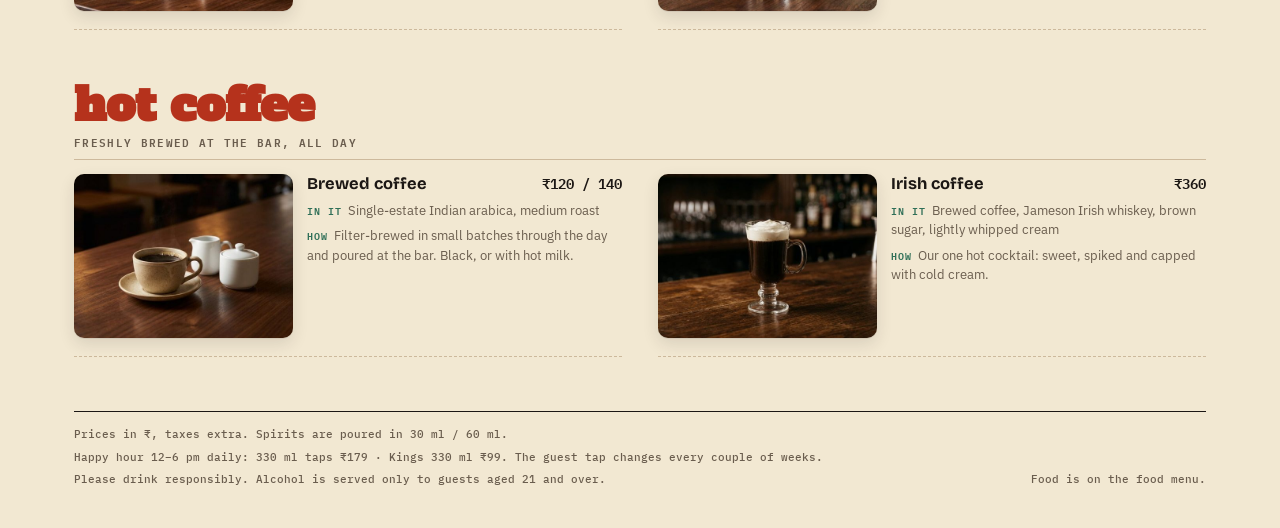
